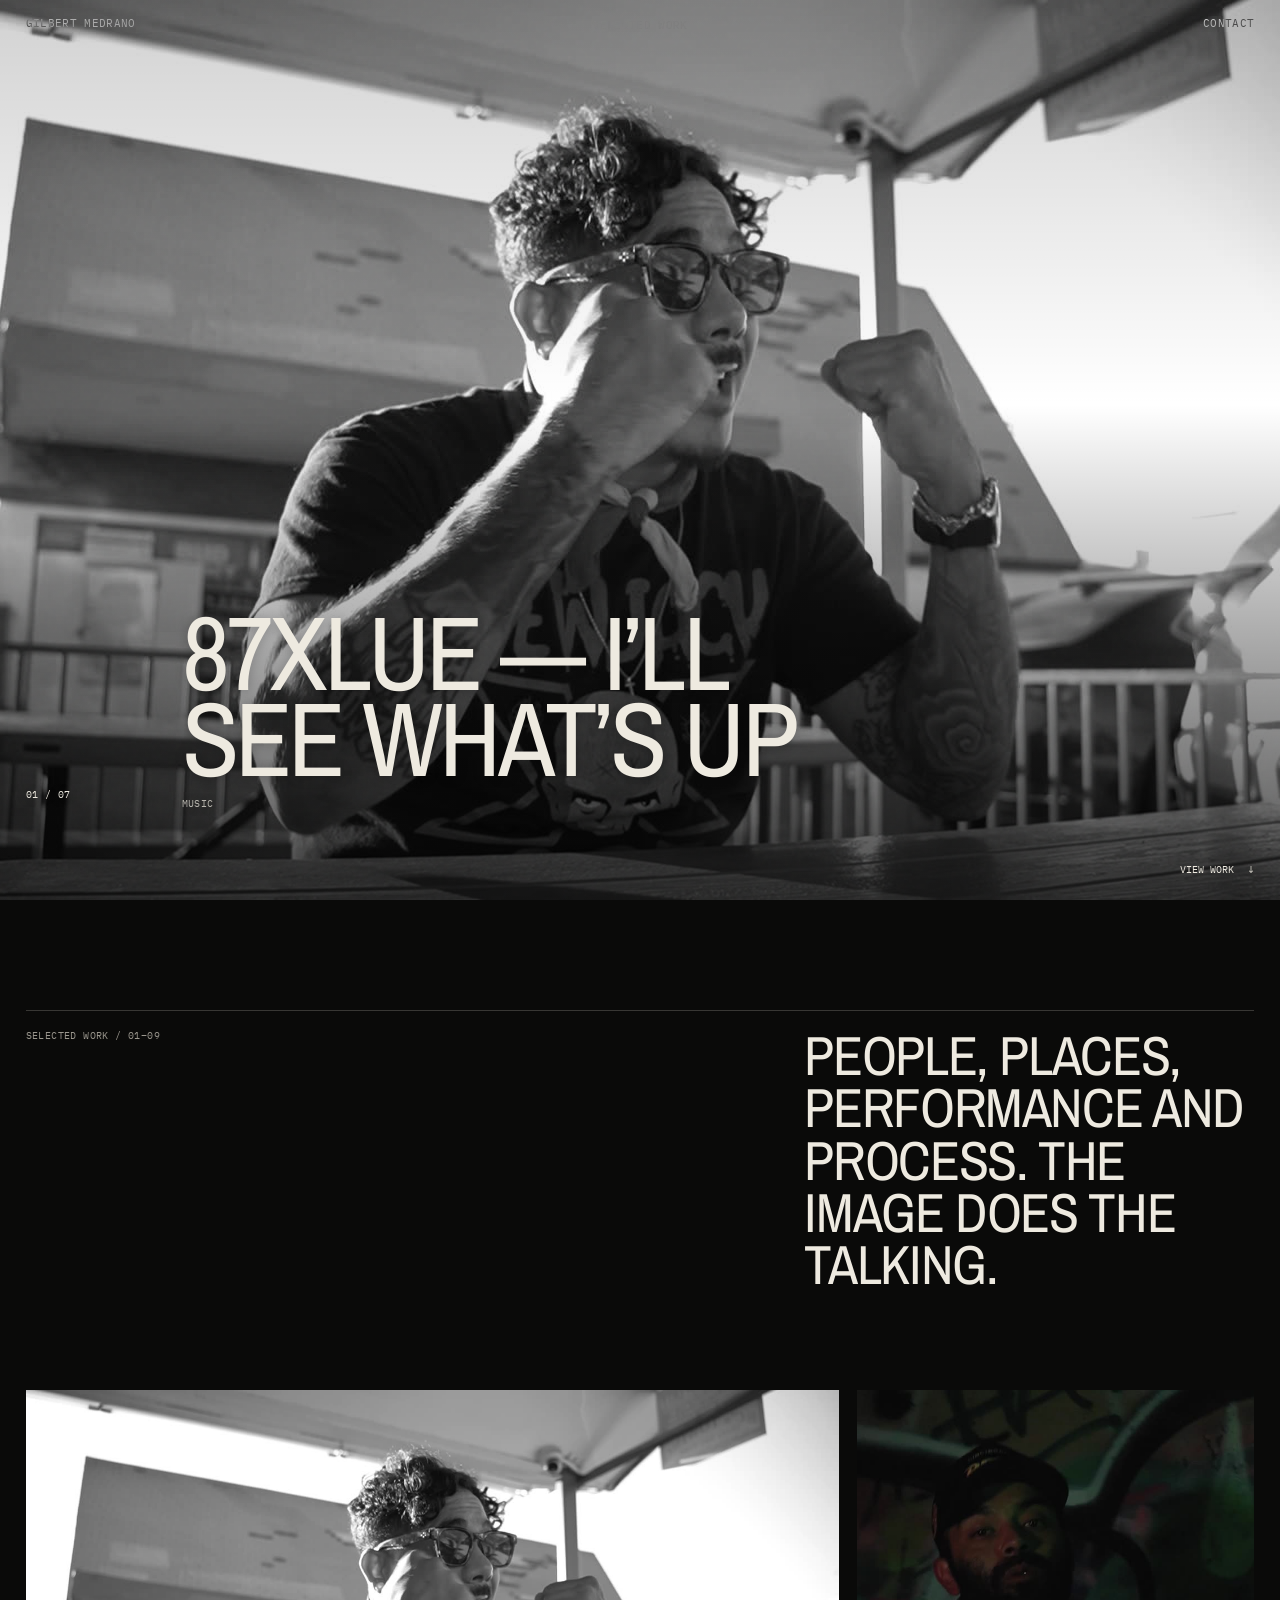
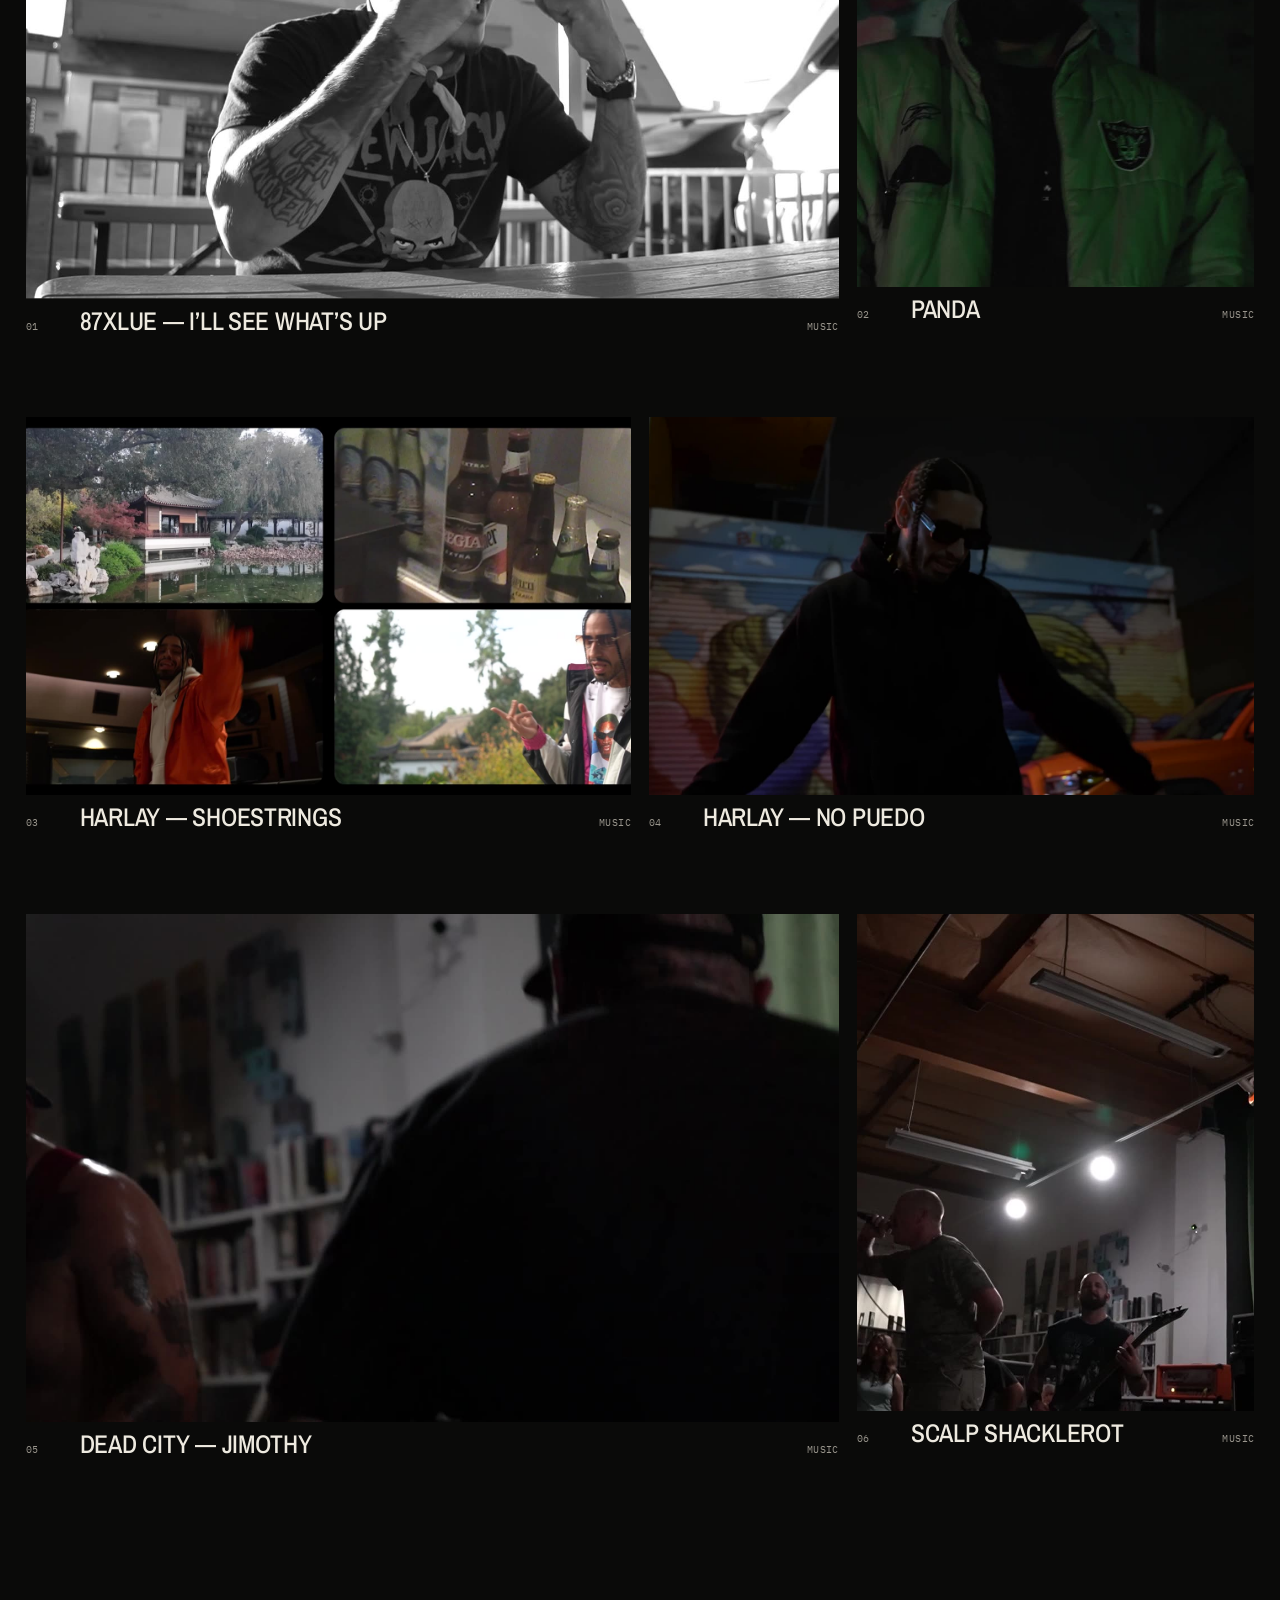
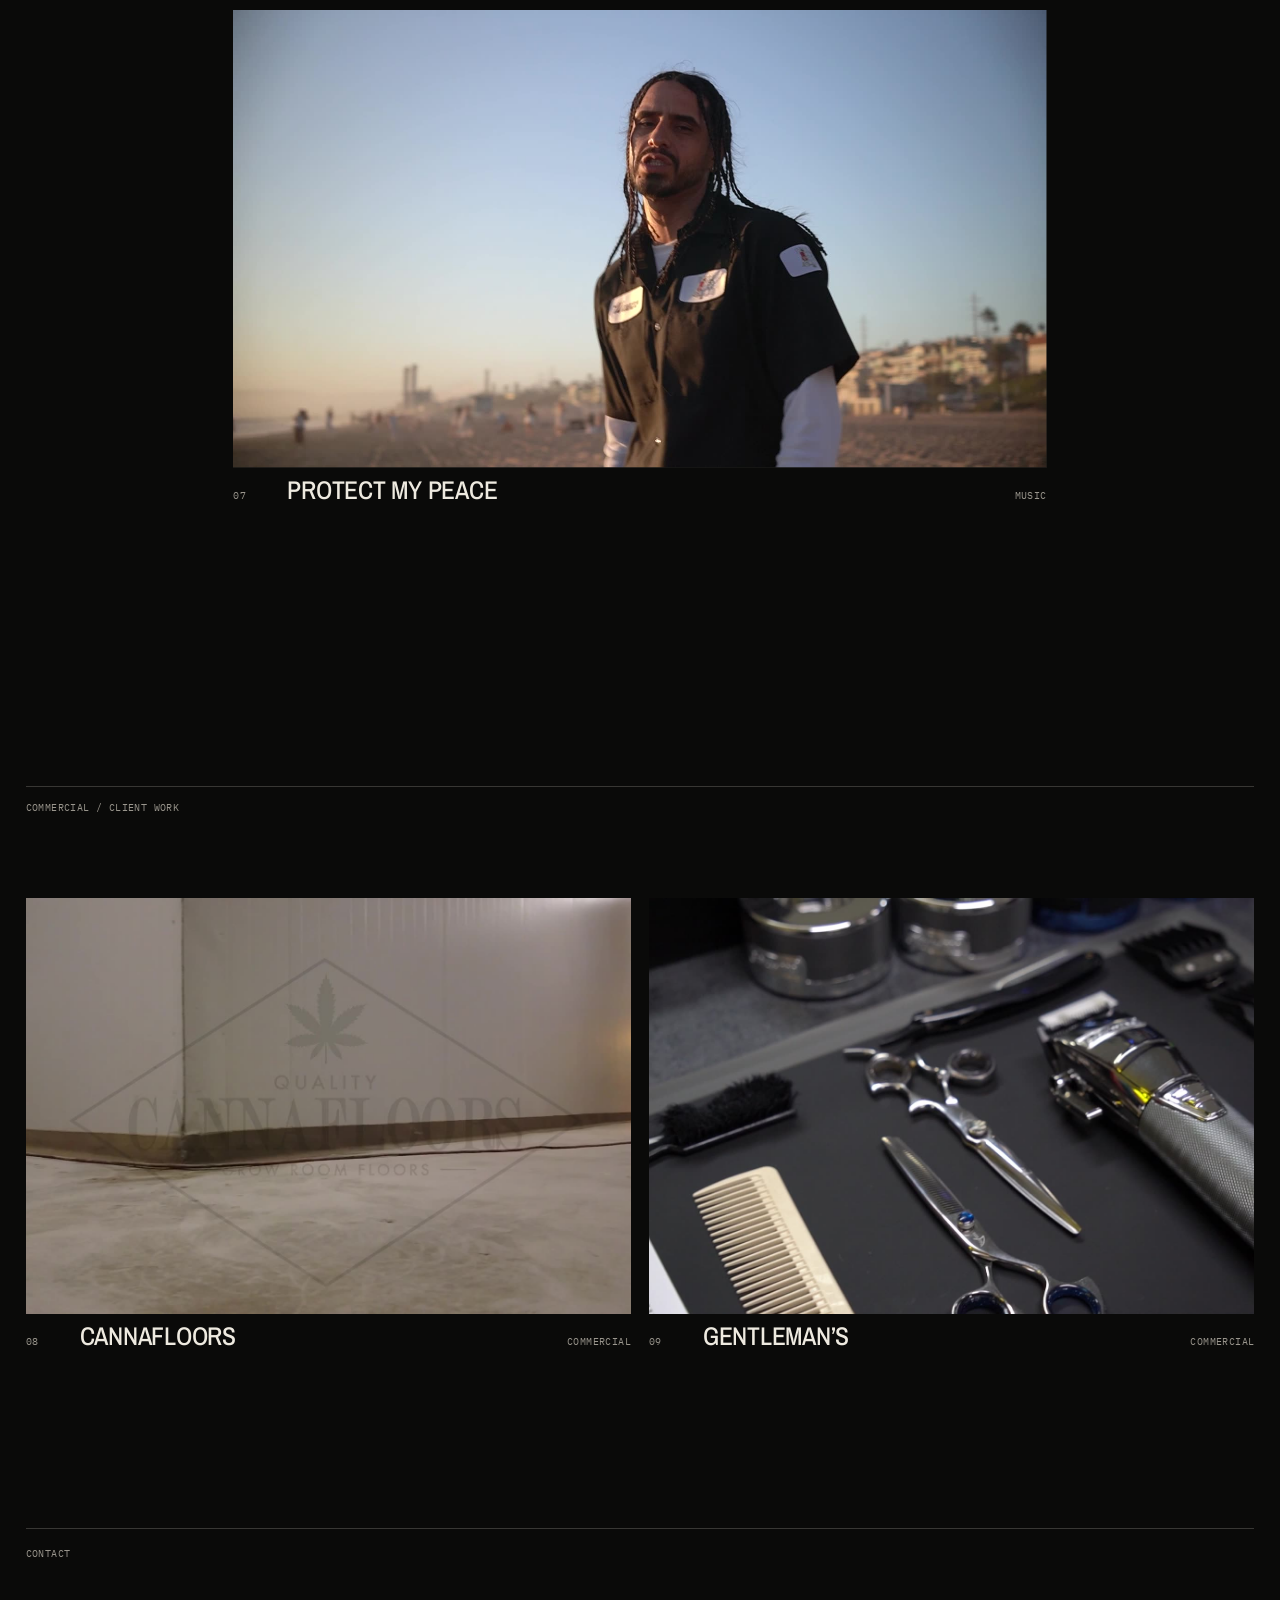
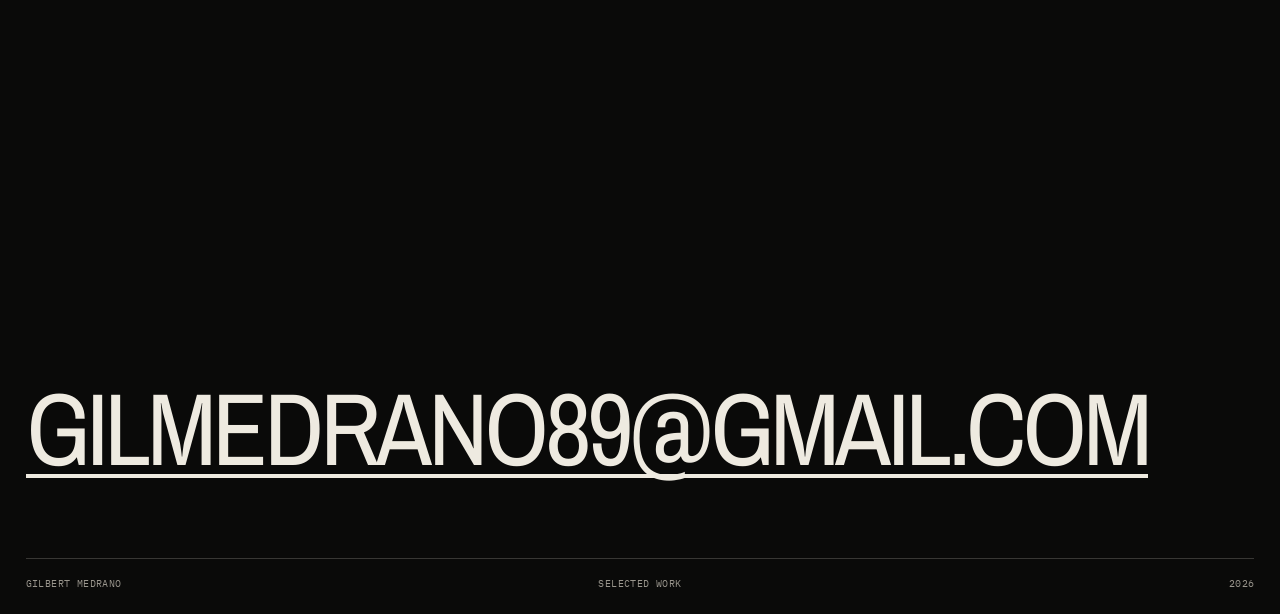
==== index.html @ 05f83c31 "Publish portfolio preview" ====
<!doctype html>
<html lang="en">
<head>
  <meta charset="UTF-8" />
  <meta name="viewport" content="width=device-width, initial-scale=1.0" />
  <meta name="theme-color" content="#0a0a09" />
  <meta name="description" content="Selected work by Gilbert Medrano." />
  <title>Gilbert Medrano — Selected Work</title>
  <link rel="preconnect" href="https://fonts.googleapis.com">
  <link rel="preconnect" href="https://fonts.gstatic.com" crossorigin>
  <link href="https://fonts.googleapis.com/css2?family=Archivo+Narrow:wght@400;500;600&family=IBM+Plex+Mono:wght@400;500&display=swap" rel="stylesheet">
  <link rel="stylesheet" href="./style.css" />
</head>
<body>
  <div class="grain" aria-hidden="true"></div>

  <header class="masthead">
    <a class="wordmark" href="#top" aria-label="Gilbert Medrano home">Gilbert Medrano</a>
    <div class="masthead-center" aria-hidden="true">Selected work</div>
    <a class="contact-link" href="#contact">Contact</a>
  </header>

  <main id="top">
    <section class="hero" aria-label="Selected work preview">
      <div class="hero-media" id="hero-media">
        <video id="hero-reel" class="hero-video" autoplay muted playsinline loop preload="metadata" poster="./public/media/87xlue-01.jpg" aria-hidden="true">
          <source src="./public/media/hero-reel.mp4" type="video/mp4" />
        </video>
        <img class="hero-fallback" src="./public/media/87xlue-01.jpg" alt="" aria-hidden="true" />
      </div>
      <div class="hero-scrim" aria-hidden="true"></div>
      <div class="hero-meta">
        <div class="hero-index" id="hero-index">01 / 07</div>
        <div>
          <div class="hero-title" id="hero-title">87XLUE — I’ll See What’s Up</div>
          <div class="hero-type" id="hero-type">Music</div>
        </div>
      </div>
      <a class="hero-cue" href="#work">View work <span aria-hidden="true">↓</span></a>
    </section>

    <section class="work" id="work">
      <div class="section-intro">
        <p class="eyebrow">Selected work / 01–09</p>
        <p class="statement">People, places, performance and process. The image does the talking.</p>
      </div>

      <div class="project-grid" id="project-grid">
        <article class="project project--wide" data-project="87xlue">
          <a class="project-link" href="#project-viewer" aria-label="87XLUE — I’ll See What’s Up">
            <div class="project-media" data-frames="87xlue-01.jpg,87xlue-02.jpg,87xlue-03.jpg">
              <img src="./public/media/87xlue-01.jpg" alt="Frame from 87XLUE — I’ll See What’s Up" loading="lazy" />
            </div>
            <div class="project-caption"><span>01</span><h2>87XLUE — I’ll See What’s Up</h2><span>Music</span></div>
          </a>
        </article>

        <article class="project project--tall" data-project="panda">
          <a class="project-link" href="#project-viewer" aria-label="PANDA">
            <div class="project-media" data-frames="panda-01.jpg,panda-02.jpg,panda-03.jpg">
              <img src="./public/media/panda-01.jpg" alt="Frame from PANDA" loading="lazy" />
            </div>
            <div class="project-caption"><span>02</span><h2>PANDA</h2><span>Music</span></div>
          </a>
        </article>

        <article class="project project--standard" data-project="shoestrings">
          <a class="project-link" href="#project-viewer" aria-label="Harlay — ShoeStrings">
            <div class="project-media" data-frames="shoestrings-01.jpg,shoestrings-02.jpg,shoestrings-03.jpg">
              <img src="./public/media/shoestrings-01.jpg" alt="Frame from Harlay — ShoeStrings" loading="lazy" />
            </div>
            <div class="project-caption"><span>03</span><h2>Harlay — ShoeStrings</h2><span>Music</span></div>
          </a>
        </article>

        <article class="project project--standard" data-project="no-puedo">
          <a class="project-link" href="#project-viewer" aria-label="Harlay — No Puedo">
            <div class="project-media" data-frames="no-puedo-01.jpg,no-puedo-02.jpg,no-puedo-03.jpg">
              <img src="./public/media/no-puedo-01.jpg" alt="Frame from Harlay — No Puedo" loading="lazy" />
            </div>
            <div class="project-caption"><span>04</span><h2>Harlay — No Puedo</h2><span>Music</span></div>
          </a>
        </article>

        <article class="project project--wide" data-project="dead-city">
          <a class="project-link" href="#project-viewer" aria-label="Dead City — Jimothy">
            <div class="project-media" data-frames="dead-city-01.jpg,dead-city-02.jpg,dead-city-03.jpg">
              <img src="./public/media/dead-city-01.jpg" alt="Frame from Dead City — Jimothy" loading="lazy" />
            </div>
            <div class="project-caption"><span>05</span><h2>Dead City — Jimothy</h2><span>Music</span></div>
          </a>
        </article>

        <article class="project project--tall" data-project="scalp-shacklerot">
          <a class="project-link" href="#project-viewer" aria-label="Scalp Shacklerot">
            <div class="project-media" data-frames="scalp-shacklerot-01.jpg,scalp-shacklerot-02.jpg,scalp-shacklerot-03.jpg">
              <img src="./public/media/scalp-shacklerot-01.jpg" alt="Frame from Scalp Shacklerot" loading="lazy" />
            </div>
            <div class="project-caption"><span>06</span><h2>Scalp Shacklerot</h2><span>Music</span></div>
          </a>
        </article>

        <article class="project project--calm" data-project="protect-my-peace">
          <a class="project-link" href="#project-viewer" aria-label="Protect My Peace">
            <div class="project-media" data-frames="protect-my-peace-01.jpg,protect-my-peace-02.jpg,protect-my-peace-03.jpg">
              <img src="./public/media/protect-my-peace-01.jpg" alt="Frame from Protect My Peace" loading="lazy" />
            </div>
            <div class="project-caption"><span>07</span><h2>Protect My Peace</h2><span>Music</span></div>
          </a>
        </article>

        <div class="mode-break" aria-hidden="true"><span>Commercial / client work</span></div>

        <article class="project project--commercial" data-project="cannafloors">
          <a class="project-link" href="#project-viewer" aria-label="CannaFloors">
            <div class="project-media" data-frames="cannafloors-01.jpg,cannafloors-02.jpg,cannafloors-03.jpg">
              <img src="./public/media/cannafloors-01.jpg" alt="Frame from CannaFloors" loading="lazy" />
            </div>
            <div class="project-caption"><span>08</span><h2>CannaFloors</h2><span>Commercial</span></div>
          </a>
        </article>

        <article class="project project--commercial" data-project="gentlemans">
          <a class="project-link" href="#project-viewer" aria-label="Gentleman's">
            <div class="project-media" data-frames="gentlemans-01.jpg,gentlemans-02.jpg,gentlemans-03.jpg">
              <img src="./public/media/gentlemans-01.jpg" alt="Frame from Gentleman's" loading="lazy" />
            </div>
            <div class="project-caption"><span>09</span><h2>Gentleman’s</h2><span>Commercial</span></div>
          </a>
        </article>
      </div>
    </section>

    <section class="contact" id="contact">
      <p class="eyebrow">Contact</p>
      <a href="mailto:gilmedrano89@gmail.com">gilmedrano89@gmail.com</a>
    </section>
  </main>

  <dialog class="project-viewer" id="project-viewer" aria-labelledby="viewer-title">
    <button class="viewer-close" type="button" aria-label="Close project">Close <span aria-hidden="true">×</span></button>
    <div class="viewer-head">
      <span class="viewer-index" id="viewer-index"></span>
      <h2 id="viewer-title"></h2>
      <span class="viewer-type" id="viewer-type"></span>
    </div>
    <div class="viewer-frames" id="viewer-frames"></div>
  </dialog>

  <footer class="footer">
    <span>Gilbert Medrano</span>
    <span>Selected work</span>
    <span id="year"></span>
  </footer>

  <script src="./script.js"></script>
</body>
</html>
---- style.css ----
:root {
  --ink: #0a0a09;
  --paper: #eeeae0;
  --muted: #9a968d;
  --line: rgba(238, 234, 224, 0.2);
  --gutter: clamp(16px, 2vw, 32px);
  --mono: "IBM Plex Mono", monospace;
  --display: "Archivo Narrow", sans-serif;
}

* { box-sizing: border-box; }
html { scroll-behavior: smooth; background: var(--ink); }
body {
  margin: 0;
  background: var(--ink);
  color: var(--paper);
  font-family: var(--display);
  font-size: 16px;
  -webkit-font-smoothing: antialiased;
}
a { color: inherit; text-decoration: none; }
img { display: block; width: 100%; }

.grain {
  position: fixed;
  inset: 0;
  pointer-events: none;
  z-index: 50;
  opacity: .08;
  mix-blend-mode: soft-light;
  background-image: url("data:image/svg+xml,%3Csvg viewBox='0 0 180 180' xmlns='http://www.w3.org/2000/svg'%3E%3Cfilter id='n'%3E%3CfeTurbulence type='fractalNoise' baseFrequency='.85' numOctaves='3' stitchTiles='stitch'/%3E%3C/filter%3E%3Crect width='100%25' height='100%25' filter='url(%23n)' opacity='.38'/%3E%3C/svg%3E");
}

.masthead {
  position: fixed;
  z-index: 40;
  top: 0;
  left: 0;
  right: 0;
  display: grid;
  grid-template-columns: 1fr auto 1fr;
  align-items: center;
  padding: 18px var(--gutter);
  font-family: var(--mono);
  font-size: 11px;
  line-height: 1;
  letter-spacing: .03em;
  text-transform: uppercase;
  mix-blend-mode: difference;
  color: #fff;
}
.wordmark { justify-self: start; }
.masthead-center { justify-self: center; opacity: .7; }
.contact-link { justify-self: end; }
.wordmark, .contact-link { border-bottom: 1px solid transparent; padding-bottom: 3px; }
.wordmark:hover, .contact-link:hover { border-color: currentColor; }

.hero {
  position: relative;
  height: 100svh;
  min-height: 620px;
  overflow: hidden;
  background: #000;
}
.hero-media, .hero-video, .hero-fallback { position: absolute; inset: 0; width: 100%; height: 100%; }
.hero-video, .hero-fallback {
  object-fit: cover;
  object-position: center;
}
.hero-video { background: #000; }
.hero-fallback { display: none; }
.hero-scrim {
  position: absolute;
  inset: 0;
  background: linear-gradient(to bottom, rgba(0,0,0,.18) 0%, transparent 45%, rgba(0,0,0,.7) 100%);
}
.hero-meta {
  position: absolute;
  left: var(--gutter);
  right: var(--gutter);
  bottom: clamp(64px, 10vh, 110px);
  display: grid;
  grid-template-columns: minmax(60px, 10vw) 1fr;
  gap: 28px;
  align-items: end;
  text-shadow: 0 1px 12px rgba(0,0,0,.25);
}
.hero-index, .hero-type, .eyebrow, .project-caption > span, .mode-break, .footer {
  font-family: var(--mono);
  text-transform: uppercase;
  letter-spacing: .04em;
  font-size: 10px;
}
.hero-index { padding-bottom: 9px; }
.hero-title {
  font-size: clamp(42px, 8.2vw, 132px);
  line-height: .82;
  letter-spacing: -.035em;
  text-transform: uppercase;
  max-width: 13ch;
}
.hero-type { margin-top: 16px; opacity: .72; }
.hero-cue {
  position: absolute;
  right: var(--gutter);
  bottom: 24px;
  font-family: var(--mono);
  font-size: 10px;
  text-transform: uppercase;
  display: flex;
  gap: 14px;
  align-items: center;
}

.work { padding: 110px var(--gutter) 0; }
.section-intro {
  display: grid;
  grid-template-columns: 1fr 2fr;
  gap: 30px;
  border-top: 1px solid var(--line);
  padding-top: 18px;
  margin-bottom: 100px;
}
.eyebrow { margin: 0; color: var(--muted); }
.statement {
  margin: 0;
  max-width: 18ch;
  justify-self: end;
  font-size: clamp(30px, 4.3vw, 68px);
  line-height: .95;
  letter-spacing: -.025em;
  text-transform: uppercase;
}

.project-grid {
  display: grid;
  grid-template-columns: repeat(12, minmax(0, 1fr));
  gap: 84px 18px;
}
.project { grid-column: span 6; min-width: 0; }
.project--wide { grid-column: span 8; }
.project--tall { grid-column: span 4; }
.project--calm { grid-column: 3 / span 8; margin: 70px 0 110px; }
.project--commercial { grid-column: span 6; }

.project-link { display: block; }
.project-media {
  position: relative;
  overflow: hidden;
  background: #181816;
  aspect-ratio: 16 / 10;
}
.project--tall .project-media { aspect-ratio: 4 / 5; }
.project--calm .project-media { aspect-ratio: 16 / 9; }
.project--commercial .project-media { aspect-ratio: 16 / 11; }
.project-media img {
  width: 100%;
  height: 100%;
  object-fit: cover;
  transform: scale(1.001);
  transition: transform 650ms cubic-bezier(.2,.75,.2,1), filter 200ms linear;
}
.project-link:hover .project-media img { transform: scale(1.025); }
.project-caption {
  display: grid;
  grid-template-columns: 42px 1fr auto;
  align-items: baseline;
  gap: 12px;
  padding-top: 10px;
}
.project-caption h2 {
  margin: 0;
  font-size: clamp(18px, 2vw, 30px);
  font-weight: 500;
  line-height: .95;
  text-transform: uppercase;
  letter-spacing: -.01em;
}
.project-caption > span { color: var(--muted); }

.mode-break {
  grid-column: 1 / -1;
  border-top: 1px solid var(--line);
  padding-top: 14px;
  margin-top: 90px;
  color: var(--muted);
}

.contact {
  margin: 180px var(--gutter) 0;
  min-height: 70svh;
  border-top: 1px solid var(--line);
  padding-top: 18px;
  display: flex;
  flex-direction: column;
  justify-content: space-between;
  padding-bottom: 80px;
}
.contact > a {
  align-self: flex-start;
  font-size: clamp(42px, 8vw, 128px);
  line-height: .8;
  letter-spacing: -.045em;
  text-transform: uppercase;
  border-bottom: .04em solid currentColor;
  padding-bottom: .04em;
}
.footer {
  display: grid;
  grid-template-columns: 1fr auto 1fr;
  gap: 20px;
  border-top: 1px solid var(--line);
  margin: 0 var(--gutter);
  padding: 18px 0 24px;
  color: var(--muted);
}
.footer span:nth-child(2) { justify-self: center; }
.footer span:last-child { justify-self: end; }

.project-viewer {
  width: 100vw;
  max-width: none;
  height: 100dvh;
  max-height: none;
  margin: 0;
  padding: 0 var(--gutter) 40px;
  border: 0;
  background: var(--paper);
  color: var(--ink);
  overflow-y: auto;
}
.project-viewer::backdrop { background: rgba(0,0,0,.82); }
.viewer-close {
  position: sticky;
  top: 0;
  z-index: 3;
  float: right;
  margin-top: 18px;
  border: 0;
  border-bottom: 1px solid currentColor;
  padding: 0 0 3px;
  background: transparent;
  color: inherit;
  font: 500 10px/1 var(--mono);
  letter-spacing: .04em;
  text-transform: uppercase;
  cursor: pointer;
}
.viewer-head {
  clear: both;
  display: grid;
  grid-template-columns: minmax(40px, 8vw) 1fr auto;
  gap: 20px;
  align-items: end;
  padding: clamp(70px, 10vh, 120px) 0 28px;
  border-bottom: 1px solid rgba(10,10,9,.2);
}
.viewer-index, .viewer-type {
  font: 500 10px/1 var(--mono);
  letter-spacing: .04em;
  text-transform: uppercase;
}
.viewer-head h2 {
  margin: 0;
  font-size: clamp(42px, 8vw, 120px);
  font-weight: 500;
  line-height: .82;
  letter-spacing: -.035em;
  text-transform: uppercase;
}
.viewer-frames { display: grid; gap: var(--gutter); padding-top: var(--gutter); }
.viewer-frames img { width: 100%; max-height: 88vh; object-fit: cover; background: #d9d5cc; }
.viewer-frames img:nth-child(2) { width: min(72%, 980px); justify-self: end; }
.viewer-frames img:nth-child(3) { width: min(58%, 760px); }
body:has(.project-viewer[open]) { overflow: hidden; }

@media (max-width: 760px) {
  .masthead { grid-template-columns: 1fr auto; padding-top: 14px; }
  .masthead-center { display: none; }
  .hero { min-height: 560px; }
  .hero-meta { grid-template-columns: 1fr; gap: 8px; bottom: 76px; }
  .hero-index { padding: 0; }
  .hero-title { font-size: clamp(46px, 15vw, 76px); line-height: .84; max-width: 10ch; }
  .section-intro { grid-template-columns: 1fr; margin-bottom: 62px; }
  .statement { justify-self: start; max-width: 15ch; }
  .work { padding-top: 74px; }
  .project-grid { gap: 58px 0; }
  .project, .project--wide, .project--tall, .project--calm, .project--commercial {
    grid-column: 1 / -1;
    margin: 0;
  }
  .project--tall .project-media { aspect-ratio: 4 / 5; }
  .project--calm { margin: 22px 0 40px; }
  .project-caption { grid-template-columns: 32px 1fr auto; gap: 8px; }
  .project-caption h2 { font-size: 22px; }
  .mode-break { margin-top: 48px; }
  .contact { margin-top: 120px; min-height: 58svh; }
  .contact > a { font-size: clamp(30px, 9.2vw, 56px); line-height: .9; }
  .viewer-head { grid-template-columns: 30px 1fr; gap: 10px; align-items: start; }
  .viewer-head h2 { font-size: clamp(44px, 13vw, 68px); }
  .viewer-type { grid-column: 2; }
  .viewer-frames img:nth-child(2), .viewer-frames img:nth-child(3) { width: 100%; }
  .footer { grid-template-columns: 1fr auto; }
  .footer span:nth-child(2) { display: none; }
}

@media (prefers-reduced-motion: reduce) {
  html { scroll-behavior: auto; }
  .hero-video { display: none; }
  .hero-fallback { display: block; }
  .project-media img { transition: none; }
}
.project-link:focus-visible, .wordmark:focus-visible, .contact-link:focus-visible, .hero-cue:focus-visible, .contact > a:focus-visible, .viewer-close:focus-visible {
  outline: 2px solid currentColor;
  outline-offset: 5px;
}
.viewer-close span { margin-left: 8px; font-size: 14px; line-height: 0; }
@media (hover: none) {
  .project-link:hover .project-media img { transform: none; }
}
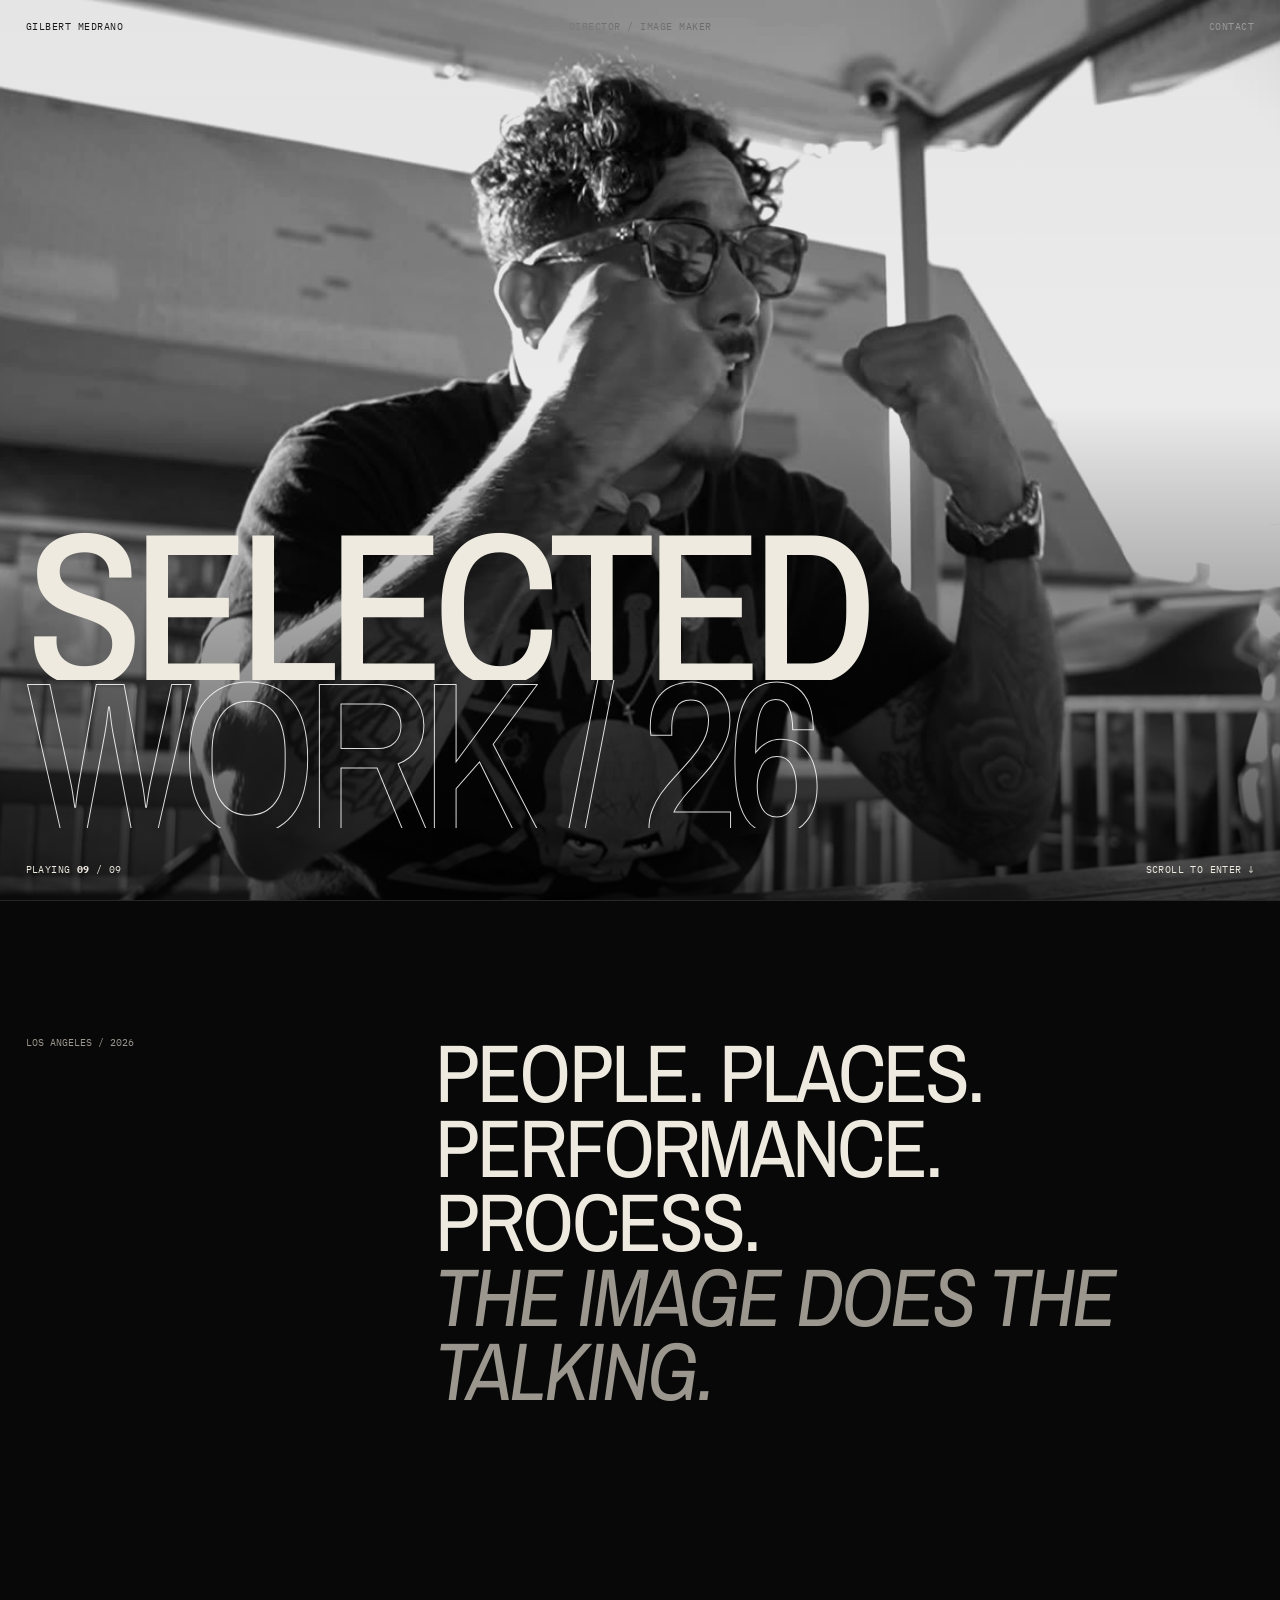
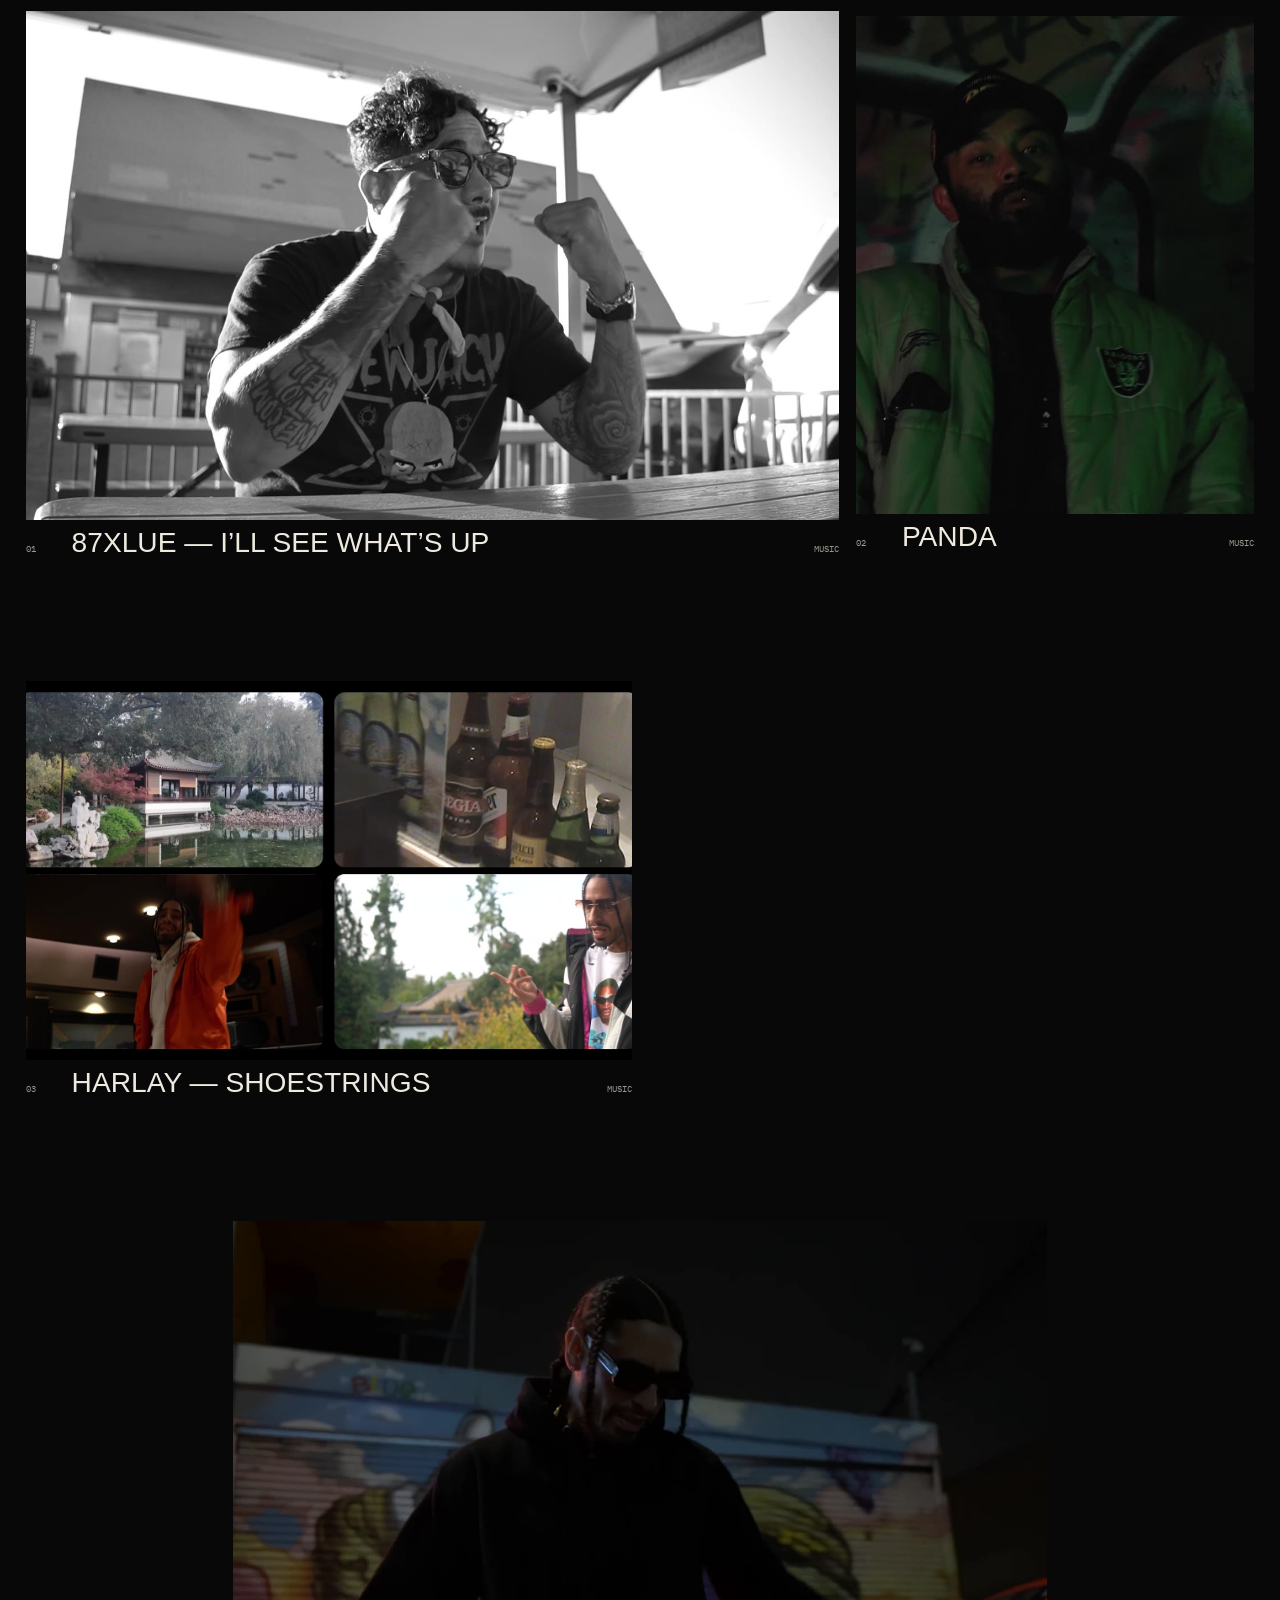
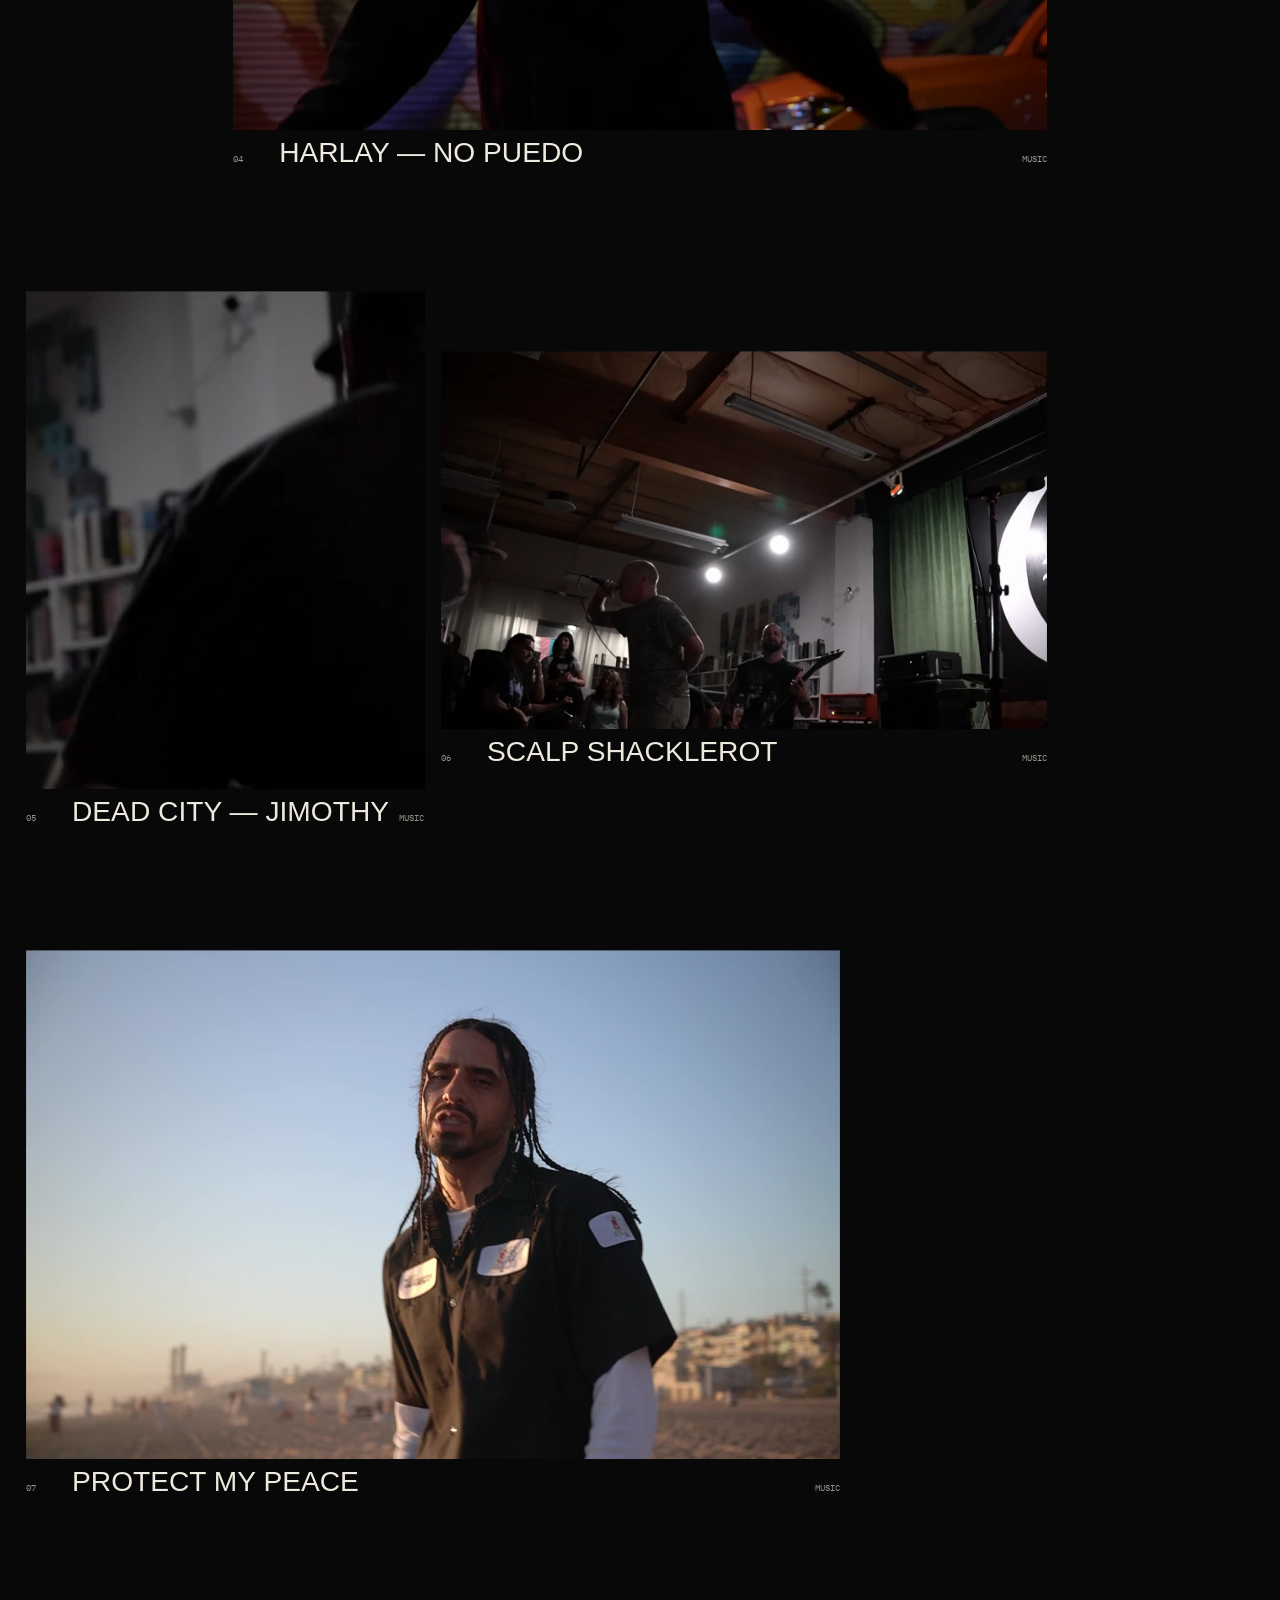
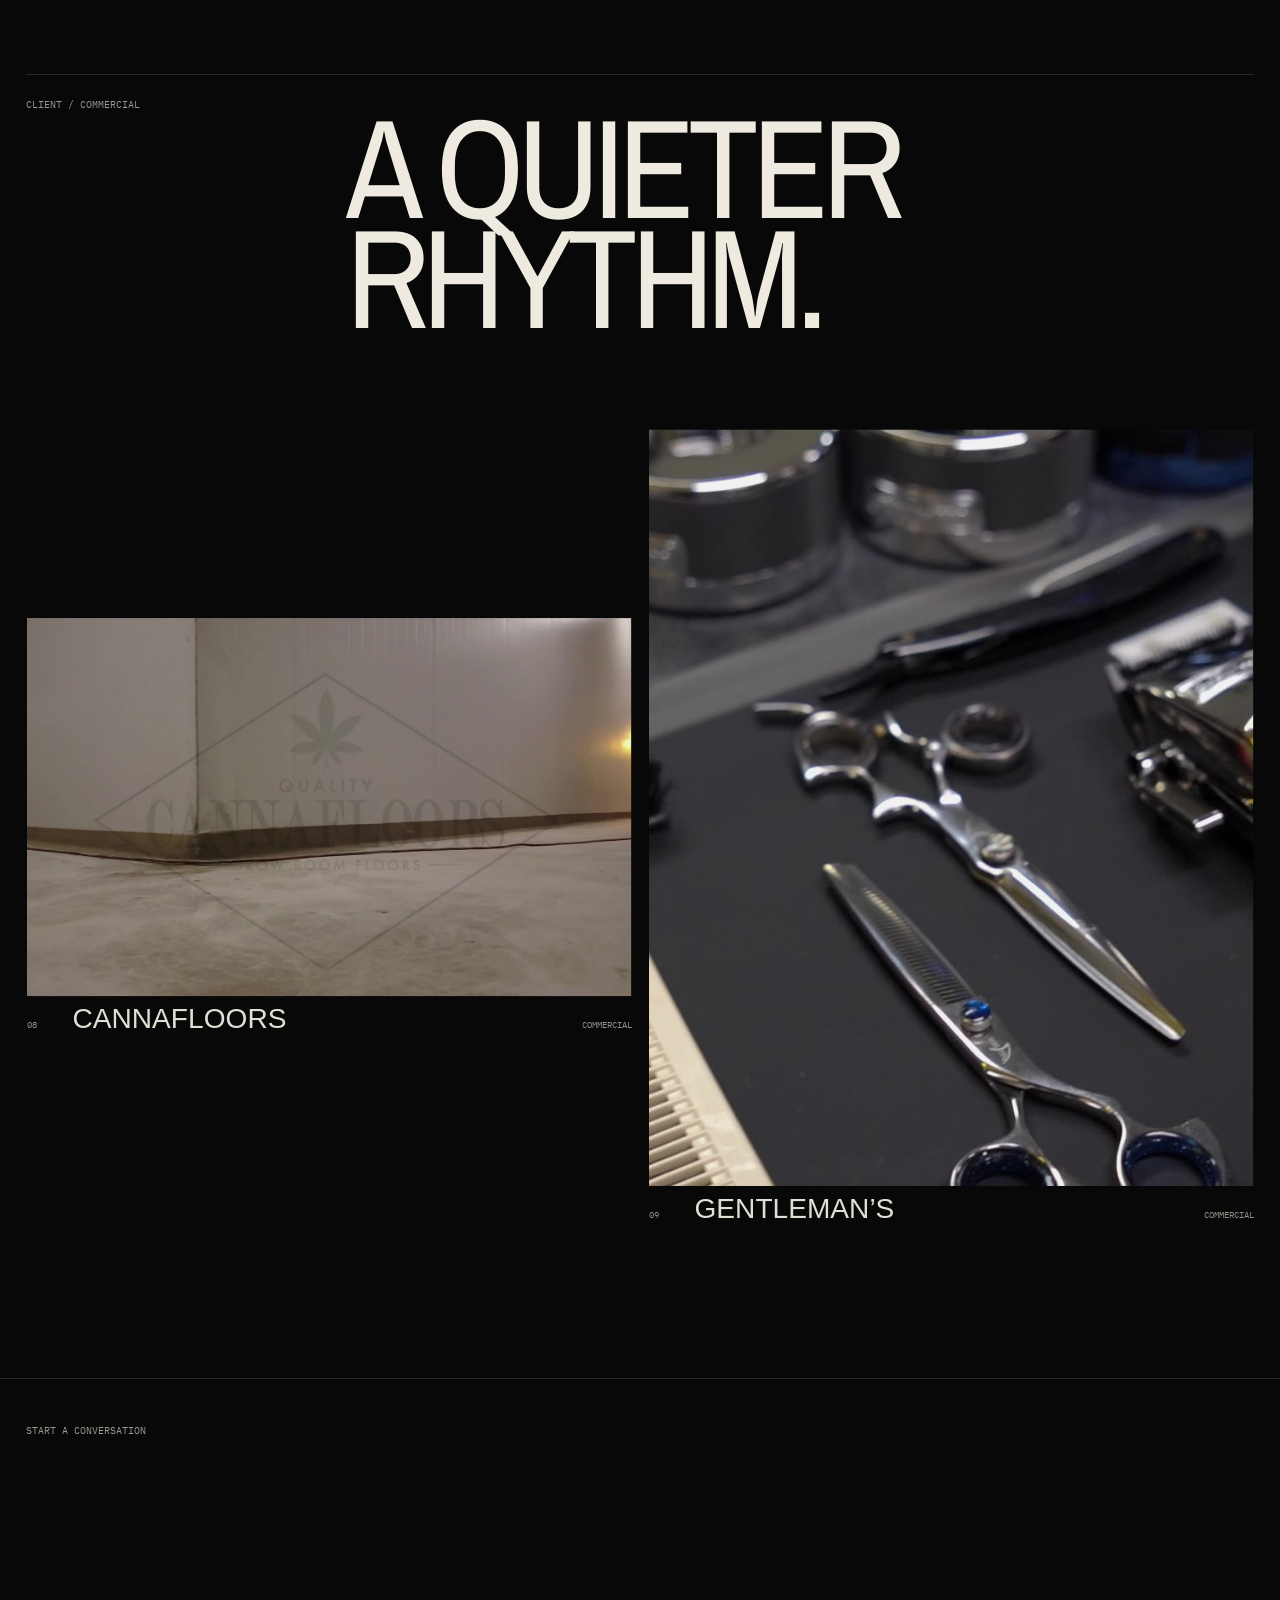
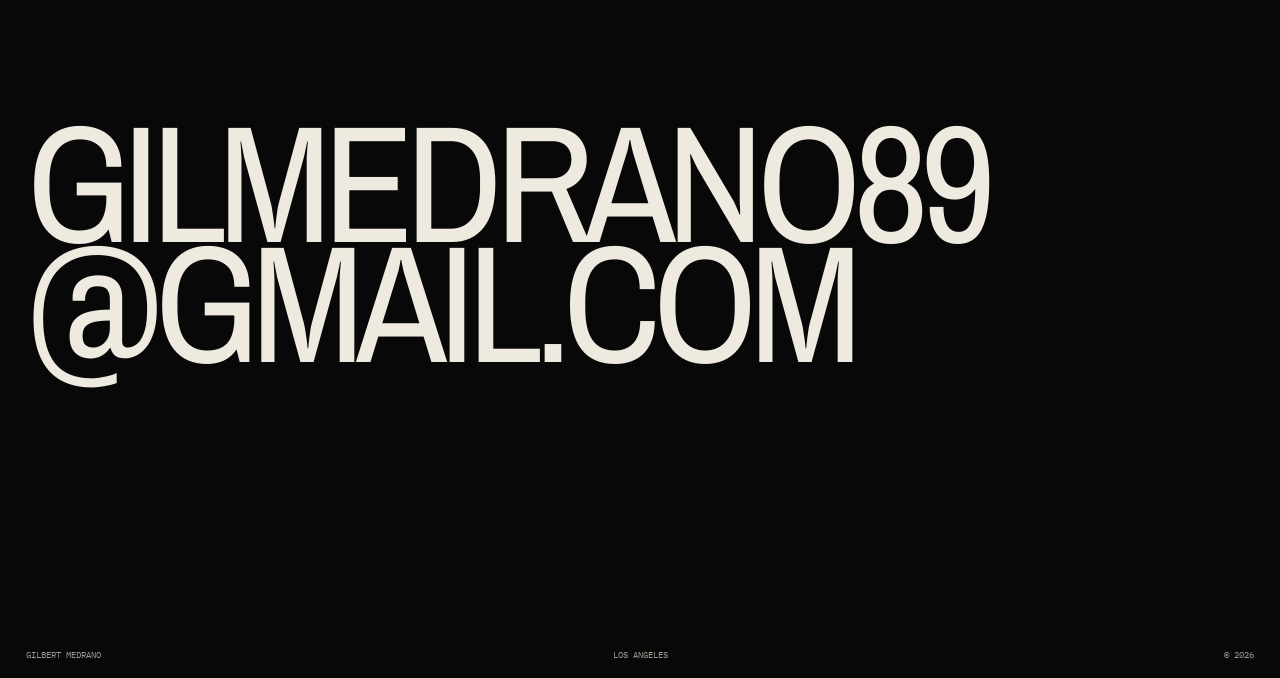
==== commit 92416681: "preview: publish motion-first portfolio v2" ====
--- a/index.html
+++ b/index.html
@@ -1,158 +1 @@
-<!doctype html>
-<html lang="en">
-<head>
-  <meta charset="UTF-8" />
-  <meta name="viewport" content="width=device-width, initial-scale=1.0" />
-  <meta name="theme-color" content="#0a0a09" />
-  <meta name="description" content="Selected work by Gilbert Medrano." />
-  <title>Gilbert Medrano — Selected Work</title>
-  <link rel="preconnect" href="https://fonts.googleapis.com">
-  <link rel="preconnect" href="https://fonts.gstatic.com" crossorigin>
-  <link href="https://fonts.googleapis.com/css2?family=Archivo+Narrow:wght@400;500;600&family=IBM+Plex+Mono:wght@400;500&display=swap" rel="stylesheet">
-  <link rel="stylesheet" href="./style.css" />
-</head>
-<body>
-  <div class="grain" aria-hidden="true"></div>
-
-  <header class="masthead">
-    <a class="wordmark" href="#top" aria-label="Gilbert Medrano home">Gilbert Medrano</a>
-    <div class="masthead-center" aria-hidden="true">Selected work</div>
-    <a class="contact-link" href="#contact">Contact</a>
-  </header>
-
-  <main id="top">
-    <section class="hero" aria-label="Selected work preview">
-      <div class="hero-media" id="hero-media">
-        <video id="hero-reel" class="hero-video" autoplay muted playsinline loop preload="metadata" poster="./public/media/87xlue-01.jpg" aria-hidden="true">
-          <source src="./public/media/hero-reel.mp4" type="video/mp4" />
-        </video>
-        <img class="hero-fallback" src="./public/media/87xlue-01.jpg" alt="" aria-hidden="true" />
-      </div>
-      <div class="hero-scrim" aria-hidden="true"></div>
-      <div class="hero-meta">
-        <div class="hero-index" id="hero-index">01 / 07</div>
-        <div>
-          <div class="hero-title" id="hero-title">87XLUE — I’ll See What’s Up</div>
-          <div class="hero-type" id="hero-type">Music</div>
-        </div>
-      </div>
-      <a class="hero-cue" href="#work">View work <span aria-hidden="true">↓</span></a>
-    </section>
-
-    <section class="work" id="work">
-      <div class="section-intro">
-        <p class="eyebrow">Selected work / 01–09</p>
-        <p class="statement">People, places, performance and process. The image does the talking.</p>
-      </div>
-
-      <div class="project-grid" id="project-grid">
-        <article class="project project--wide" data-project="87xlue">
-          <a class="project-link" href="#project-viewer" aria-label="87XLUE — I’ll See What’s Up">
-            <div class="project-media" data-frames="87xlue-01.jpg,87xlue-02.jpg,87xlue-03.jpg">
-              <img src="./public/media/87xlue-01.jpg" alt="Frame from 87XLUE — I’ll See What’s Up" loading="lazy" />
-            </div>
-            <div class="project-caption"><span>01</span><h2>87XLUE — I’ll See What’s Up</h2><span>Music</span></div>
-          </a>
-        </article>
-
-        <article class="project project--tall" data-project="panda">
-          <a class="project-link" href="#project-viewer" aria-label="PANDA">
-            <div class="project-media" data-frames="panda-01.jpg,panda-02.jpg,panda-03.jpg">
-              <img src="./public/media/panda-01.jpg" alt="Frame from PANDA" loading="lazy" />
-            </div>
-            <div class="project-caption"><span>02</span><h2>PANDA</h2><span>Music</span></div>
-          </a>
-        </article>
-
-        <article class="project project--standard" data-project="shoestrings">
-          <a class="project-link" href="#project-viewer" aria-label="Harlay — ShoeStrings">
-            <div class="project-media" data-frames="shoestrings-01.jpg,shoestrings-02.jpg,shoestrings-03.jpg">
-              <img src="./public/media/shoestrings-01.jpg" alt="Frame from Harlay — ShoeStrings" loading="lazy" />
-            </div>
-            <div class="project-caption"><span>03</span><h2>Harlay — ShoeStrings</h2><span>Music</span></div>
-          </a>
-        </article>
-
-        <article class="project project--standard" data-project="no-puedo">
-          <a class="project-link" href="#project-viewer" aria-label="Harlay — No Puedo">
-            <div class="project-media" data-frames="no-puedo-01.jpg,no-puedo-02.jpg,no-puedo-03.jpg">
-              <img src="./public/media/no-puedo-01.jpg" alt="Frame from Harlay — No Puedo" loading="lazy" />
-            </div>
-            <div class="project-caption"><span>04</span><h2>Harlay — No Puedo</h2><span>Music</span></div>
-          </a>
-        </article>
-
-        <article class="project project--wide" data-project="dead-city">
-          <a class="project-link" href="#project-viewer" aria-label="Dead City — Jimothy">
-            <div class="project-media" data-frames="dead-city-01.jpg,dead-city-02.jpg,dead-city-03.jpg">
-              <img src="./public/media/dead-city-01.jpg" alt="Frame from Dead City — Jimothy" loading="lazy" />
-            </div>
-            <div class="project-caption"><span>05</span><h2>Dead City — Jimothy</h2><span>Music</span></div>
-          </a>
-        </article>
-
-        <article class="project project--tall" data-project="scalp-shacklerot">
-          <a class="project-link" href="#project-viewer" aria-label="Scalp Shacklerot">
-            <div class="project-media" data-frames="scalp-shacklerot-01.jpg,scalp-shacklerot-02.jpg,scalp-shacklerot-03.jpg">
-              <img src="./public/media/scalp-shacklerot-01.jpg" alt="Frame from Scalp Shacklerot" loading="lazy" />
-            </div>
-            <div class="project-caption"><span>06</span><h2>Scalp Shacklerot</h2><span>Music</span></div>
-          </a>
-        </article>
-
-        <article class="project project--calm" data-project="protect-my-peace">
-          <a class="project-link" href="#project-viewer" aria-label="Protect My Peace">
-            <div class="project-media" data-frames="protect-my-peace-01.jpg,protect-my-peace-02.jpg,protect-my-peace-03.jpg">
-              <img src="./public/media/protect-my-peace-01.jpg" alt="Frame from Protect My Peace" loading="lazy" />
-            </div>
-            <div class="project-caption"><span>07</span><h2>Protect My Peace</h2><span>Music</span></div>
-          </a>
-        </article>
-
-        <div class="mode-break" aria-hidden="true"><span>Commercial / client work</span></div>
-
-        <article class="project project--commercial" data-project="cannafloors">
-          <a class="project-link" href="#project-viewer" aria-label="CannaFloors">
-            <div class="project-media" data-frames="cannafloors-01.jpg,cannafloors-02.jpg,cannafloors-03.jpg">
-              <img src="./public/media/cannafloors-01.jpg" alt="Frame from CannaFloors" loading="lazy" />
-            </div>
-            <div class="project-caption"><span>08</span><h2>CannaFloors</h2><span>Commercial</span></div>
-          </a>
-        </article>
-
-        <article class="project project--commercial" data-project="gentlemans">
-          <a class="project-link" href="#project-viewer" aria-label="Gentleman's">
-            <div class="project-media" data-frames="gentlemans-01.jpg,gentlemans-02.jpg,gentlemans-03.jpg">
-              <img src="./public/media/gentlemans-01.jpg" alt="Frame from Gentleman's" loading="lazy" />
-            </div>
-            <div class="project-caption"><span>09</span><h2>Gentleman’s</h2><span>Commercial</span></div>
-          </a>
-        </article>
-      </div>
-    </section>
-
-    <section class="contact" id="contact">
-      <p class="eyebrow">Contact</p>
-      <a href="mailto:gilmedrano89@gmail.com">gilmedrano89@gmail.com</a>
-    </section>
-  </main>
-
-  <dialog class="project-viewer" id="project-viewer" aria-labelledby="viewer-title">
-    <button class="viewer-close" type="button" aria-label="Close project">Close <span aria-hidden="true">×</span></button>
-    <div class="viewer-head">
-      <span class="viewer-index" id="viewer-index"></span>
-      <h2 id="viewer-title"></h2>
-      <span class="viewer-type" id="viewer-type"></span>
-    </div>
-    <div class="viewer-frames" id="viewer-frames"></div>
-  </dialog>
-
-  <footer class="footer">
-    <span>Gilbert Medrano</span>
-    <span>Selected work</span>
-    <span id="year"></span>
-  </footer>
-
-  <script src="./script.js"></script>
-</body>
-</html>
+<!DOCTYPE html><html lang="en"><head><meta charSet="utf-8"/><meta name="viewport" content="width=device-width, initial-scale=1"/><link rel="preload" as="image" href="/media/87xlue-01.jpg"/><link rel="preload" as="image" href="/media/panda-01.jpg"/><link rel="preload" as="image" href="/media/shoestrings-01.jpg"/><link rel="preload" as="image" href="/media/no-puedo-01.jpg"/><link rel="preload" as="image" href="/media/dead-city-01.jpg"/><link rel="preload" as="image" href="/media/scalp-shacklerot-01.jpg"/><link rel="preload" as="image" href="/media/protect-my-peace-01.jpg"/><link rel="preload" as="image" href="/media/cannafloors-01.jpg"/><link rel="preload" as="image" href="/media/gentlemans-01.jpg"/><link rel="stylesheet" href="/_next/static/chunks/2982f744x5wa0.css" data-precedence="next"/><link rel="preload" as="script" fetchPriority="low" href="/_next/static/chunks/3l04zcqx63h3y.js"/><script src="/_next/static/chunks/41qfcvra0dvw4.js" async=""></script><script src="/_next/static/chunks/27t_qfc-3_lzs.js" async=""></script><script src="/_next/static/chunks/turbopack-204cpt9buc445.js" async=""></script><script src="/_next/static/chunks/3fntmmi971322.js" async=""></script><script src="/_next/static/chunks/0st-_un2lkdsf.js" async=""></script><title>Gilbert Medrano — Selected Work</title><meta name="description" content="Selected film and commercial work by Gilbert Medrano."/><script src="/_next/static/chunks/0cz1d0mv5g_q7.js" noModule=""></script></head><body><div hidden=""><!--$--><!--/$--></div><div><header class="mast"><a href="#top">GILBERT MEDRANO</a><span>DIRECTOR / IMAGE MAKER</span><a href="#contact">CONTACT</a></header><main id="top"><section class="hero"><video class="hero-video" autoPlay="" muted="" loop="" playsInline="" poster="/media/87xlue-01.jpg"><source src="/media/hero-reel.mp4" type="video/mp4"/></video><div class="veil"></div><div class="hero-copy"><div class="overflow"><div class="line">SELECTED</div></div><div class="overflow"><div class="line ghost">WORK / 26</div></div></div><div class="reel-index">PLAYING <b>01</b> / 09</div><a class="scroll" href="#work">SCROLL TO ENTER ↓</a></section><section class="manifesto"><span>LOS ANGELES / 2026</span><p>People. Places. Performance. Process.<br/><i>The image does the talking.</i></p></section><section class="work" id="work"><button class="project p0"><div class="media"><img src="/media/87xlue-01.jpg" alt=""/><div class="scan"></div></div><div class="cap"><span>01</span><h2>87XLUE — I’ll See What’s Up</h2><span>Music</span></div></button><button class="project p1"><div class="media"><img src="/media/panda-01.jpg" alt=""/><div class="scan"></div></div><div class="cap"><span>02</span><h2>PANDA</h2><span>Music</span></div></button><button class="project p2"><div class="media"><img src="/media/shoestrings-01.jpg" alt=""/><div class="scan"></div></div><div class="cap"><span>03</span><h2>Harlay — ShoeStrings</h2><span>Music</span></div></button><button class="project p3"><div class="media"><img src="/media/no-puedo-01.jpg" alt=""/><div class="scan"></div></div><div class="cap"><span>04</span><h2>Harlay — No Puedo</h2><span>Music</span></div></button><button class="project p4"><div class="media"><img src="/media/dead-city-01.jpg" alt=""/><div class="scan"></div></div><div class="cap"><span>05</span><h2>Dead City — Jimothy</h2><span>Music</span></div></button><button class="project p5"><div class="media"><img src="/media/scalp-shacklerot-01.jpg" alt=""/><div class="scan"></div></div><div class="cap"><span>06</span><h2>Scalp Shacklerot</h2><span>Music</span></div></button><button class="project p6"><div class="media"><img src="/media/protect-my-peace-01.jpg" alt=""/><div class="scan"></div></div><div class="cap"><span>07</span><h2>Protect My Peace</h2><span>Music</span></div></button></section><div class="commercial-title"><span>CLIENT / COMMERCIAL</span><strong>A quieter rhythm.</strong></div><section class="work commercial"><button class="project p7"><div class="media"><img src="/media/cannafloors-01.jpg" alt=""/><div class="scan"></div></div><div class="cap"><span>08</span><h2>CannaFloors</h2><span>Commercial</span></div></button><button class="project p8"><div class="media"><img src="/media/gentlemans-01.jpg" alt=""/><div class="scan"></div></div><div class="cap"><span>09</span><h2>Gentleman’s</h2><span>Commercial</span></div></button></section><section class="contact" id="contact"><span>START A CONVERSATION</span><a href="mailto:gilmedrano89@gmail.com">GILMEDRANO89<br/>@GMAIL.COM</a><footer><span>GILBERT MEDRANO</span><span>LOS ANGELES</span><span>© 2026</span></footer></section></main></div><!--$--><!--/$--><script src="/_next/static/chunks/3l04zcqx63h3y.js" id="_R_" async=""></script><script>(self.__next_f=self.__next_f||[]).push([0])</script><script>self.__next_f.push([1,"1:\"$Sreact.fragment\"\n2:I[39756,[\"/_next/static/chunks/3fntmmi971322.js\"],\"default\"]\n3:I[37457,[\"/_next/static/chunks/3fntmmi971322.js\"],\"default\"]\n4:I[35203,[\"/_next/static/chunks/3fntmmi971322.js\",\"/_next/static/chunks/0st-_un2lkdsf.js\"],\"default\"]\n5:I[97367,[\"/_next/static/chunks/3fntmmi971322.js\"],\"OutletBoundary\"]\n6:\"$Sreact.suspense\"\n8:I[97367,[\"/_next/static/chunks/3fntmmi971322.js\"],\"ViewportBoundary\"]\na:I[97367,[\"/_next/static/chunks/3fntmmi971322.js\"],\"MetadataBoundary\"]\nc:I[68027,[\"/_next/static/chunks/3fntmmi971322.js\"],\"default\",1]\n:HL[\"/_next/static/chunks/2982f744x5wa0.css\",\"style\"]\n0:{\"P\":null,\"c\":[\"\",\"\"],\"q\":\"\",\"i\":false,\"f\":[[[\"\",{\"children\":[\"__PAGE__\",{},\"$undefined\",\"$undefined\",4608]},\"$undefined\",\"$undefined\",4624],[[\"$\",\"$1\",\"c\",{\"children\":[[[\"$\",\"link\",\"0\",{\"rel\":\"stylesheet\",\"href\":\"/_next/static/chunks/2982f744x5wa0.css\",\"precedence\":\"next\",\"crossOrigin\":\"$undefined\",\"nonce\":\"$undefined\"}],[\"$\",\"script\",\"script-0\",{\"src\":\"/_next/static/chunks/3fntmmi971322.js\",\"async\":true,\"nonce\":\"$undefined\"}]],[\"$\",\"html\",null,{\"lang\":\"en\",\"children\":[\"$\",\"body\",null,{\"children\":[\"$\",\"$L2\",null,{\"parallelRouterKey\":\"children\",\"error\":\"$undefined\",\"errorStyles\":\"$undefined\",\"errorScripts\":\"$undefined\",\"template\":[\"$\",\"$L3\",null,{}],\"templateStyles\":\"$undefined\",\"templateScripts\":\"$undefined\",\"notFound\":[[[\"$\",\"title\",null,{\"children\":\"404: This page could not be found.\"}],[\"$\",\"div\",null,{\"style\":{\"fontFamily\":\"system-ui,\\\"Segoe UI\\\",Roboto,Helvetica,Arial,sans-serif,\\\"Apple Color Emoji\\\",\\\"Segoe UI Emoji\\\"\",\"height\":\"100vh\",\"textAlign\":\"center\",\"display\":\"flex\",\"flexDirection\":\"column\",\"alignItems\":\"center\",\"justifyContent\":\"center\"},\"children\":[\"$\",\"div\",null,{\"children\":[[\"$\",\"style\",null,{\"dangerouslySetInnerHTML\":{\"__html\":\"body{color:#000;background:#fff;margin:0}.next-error-h1{border-right:1px solid rgba(0,0,0,.3)}@media (prefers-color-scheme:dark){body{color:#fff;background:#000}.next-error-h1{border-right:1px solid rgba(255,255,255,.3)}}\"}}],[\"$\",\"h1\",null,{\"className\":\"next-error-h1\",\"style\":{\"display\":\"inline-block\",\"margin\":\"0 20px 0 0\",\"padding\":\"0 23px 0 0\",\"fontSize\":24,\"fontWeight\":500,\"verticalAlign\":\"top\",\"lineHeight\":\"49px\"},\"children\":404}],[\"$\",\"div\",null,{\"style\":{\"display\":\"inline-block\"},\"children\":[\"$\",\"h2\",null,{\"style\":{\"fontSize\":14,\"fontWeight\":400,\"lineHeight\":\"49px\",\"margin\":0},\"children\":\"This page could not be found.\"}]}]]}]}]],[]],\"forbidden\":\"$undefined\",\"unauthorized\":\"$undefined\"}]}]}]]}],{\"children\":[[\"$\",\"$1\",\"c\",{\"children\":[[\"$\",\"$L4\",null,{}],[[\"$\",\"script\",\"script-0\",{\"src\":\"/_next/static/chunks/0st-_un2lkdsf.js\",\"async\":true,\"nonce\":\"$undefined\"}]],[\"$\",\"$L5\",null,{\"children\":[\"$\",\"$6\",null,{\"name\":\"Next.MetadataOutlet\",\"children\":\"$@7\"}]}]]}],{},null,false,null]},null,false,null],[\"$\",\"$1\",\"h\",{\"children\":[null,[\"$\",\"$L8\",null,{\"children\":\"$L9\"}],[\"$\",\"div\",null,{\"hidden\":true,\"children\":[\"$\",\"$La\",null,{\"children\":[\"$\",\"$6\",null,{\"name\":\"Next.Metadata\",\"children\":\"$Lb\"}]}]}],null]}],false]],\"m\":\"$undefined\",\"G\":[\"$c\",[[\"$\",\"link\",\"0\",{\"rel\":\"stylesheet\",\"href\":\"/_next/static/chunks/2982f744x5wa0.css\",\"precedence\":\"next\",\"crossOrigin\":\"$undefined\",\"nonce\":\"$undefined\"}]]],\"S\":true,\"h\":null,\"r\":\"$undefined\",\"s\":\"$undefined\",\"a\":\"$undefined\",\"l\":\"$undefined\",\"p\":\"$undefined\",\"d\":\"$undefined\",\"b\":\"s0MhLCvDGGPFQSs1Ei9F8\"}\n9:[[\"$\",\"meta\",\"0\",{\"charSet\":\"utf-8\"}],[\"$\",\"meta\",\"1\",{\"name\":\"viewport\",\"content\":\"width=device-width, initial-scale=1\"}]]\n7:null\nb:[[\"$\",\"title\",\"0\",{\"children\":\"Gilbert Medrano — Selected Work\"}],[\"$\",\"meta\",\"1\",{\"name\":\"description\",\"content\":\"Selected film and commercial work by Gilbert Medrano.\"}]]\n"])</script></body></html>
--- a/_next/static/chunks/2982f744x5wa0.css
+++ b/_next/static/chunks/2982f744x5wa0.css
@@ -0,0 +1,2 @@
+@import "https://fonts.googleapis.com/css2?family=Archivo+Narrow:wght@400;500;600&family=IBM+Plex+Mono:wght@400;500&display=swap";
+:root{--black:#080808;--paper:#eeeae0;--dim:#9b978e}*{box-sizing:border-box}html,body{background:var(--black);color:var(--paper);margin:0;font-family:Archivo Narrow,sans-serif}html{scroll-behavior:auto}a{color:inherit;text-decoration:none}button{color:inherit}.mast{z-index:40;letter-spacing:.05em;mix-blend-mode:difference;color:#fff;grid-template-columns:1fr auto 1fr;width:100%;padding:20px 2vw;font:10px IBM Plex Mono;display:grid;position:fixed;top:0}.mast>:nth-child(2){justify-self:center}.mast>:last-child{justify-self:end}.hero{height:100svh;min-height:650px;position:relative;overflow:hidden}.hero-video{object-fit:cover;filter:saturate(.9)contrast(1.08);width:112%;height:112%;position:absolute;inset:-6%}.veil{background:linear-gradient(#0000001a,#00000014 45%,#000000b8);position:absolute;inset:0}.hero-copy{letter-spacing:-.055em;text-transform:uppercase;font-size:clamp(86px,16.8vw,290px);font-weight:500;line-height:.69;position:absolute;bottom:8vh;left:2vw}.overflow{padding-right:.08em;overflow:hidden}.ghost{-webkit-text-stroke:1px #ffffffd9;color:#0000}.reel-index,.scroll{letter-spacing:.04em;font:10px IBM Plex Mono;position:absolute;bottom:24px}.reel-index{left:2vw}.scroll{right:2vw}.manifesto{border-top:1px solid #272727;grid-template-columns:1fr 2fr;min-height:75vh;padding:15vh 2vw;display:grid}.manifesto span,.commercial-title span,.contact>span{color:var(--dim);font:10px IBM Plex Mono}.manifesto p{text-transform:uppercase;letter-spacing:-.035em;margin:0;font-size:clamp(42px,6.4vw,108px);line-height:.91}.manifesto i{color:var(--dim);font-weight:400}.work{grid-template-columns:repeat(12,1fr);gap:14vh 1.3vw;padding:4vh 2vw 18vh;display:grid}.project{appearance:none;text-align:left;cursor:pointer;background:0 0;border:0;grid-column:span 6;padding:0}.project:nth-child(3n+1){grid-column:span 8}.project:nth-child(3n+2){grid-column:span 4}.project:nth-child(4){grid-column:3/span 8}.media{aspect-ratio:16/10;background:#171717;position:relative;overflow:hidden}.project:nth-child(3n+2) .media{aspect-ratio:4/5}.media img{object-fit:cover;width:100%;height:100%;transition:transform .9s cubic-bezier(.2,.8,.2,1),filter .5s}.project:hover img{filter:saturate(1.18);transform:scale(1.045)}.scan{opacity:0;background:repeating-linear-gradient(0deg,#0000 0 3px,#ffffff09 4px);transition:opacity .3s;position:absolute;inset:0}.project:hover .scan{opacity:1}.cap{grid-template-columns:36px 1fr auto;align-items:baseline;gap:10px;padding-top:10px;display:grid}.cap span{color:var(--dim);text-transform:uppercase;font:9px IBM Plex Mono}.cap h2{text-transform:uppercase;margin:0;font-size:clamp(20px,2.2vw,36px);font-weight:500;line-height:.9}.commercial-title{border-top:1px solid #292929;margin:2vh 2vw 10vh;padding-top:16px}.commercial-title strong{text-transform:uppercase;letter-spacing:-.05em;margin-left:25vw;font-size:clamp(62px,11vw,180px);font-weight:400;line-height:.78;display:block}.commercial{padding-top:0}.commercial .project{grid-column:span 6}.contact{border-top:1px solid #292929;flex-direction:column;min-height:100svh;padding:5vh 2vw 2vh;display:flex}.contact>a{letter-spacing:-.055em;text-transform:uppercase;margin:auto 0;font-size:clamp(58px,13vw,210px);line-height:.72}.contact footer{color:var(--dim);grid-template-columns:1fr auto 1fr;font:9px IBM Plex Mono;display:grid}.contact footer span:nth-child(2){justify-self:center}.contact footer span:last-child{justify-self:end}.lightbox{z-index:100;background:var(--paper);color:var(--black);padding:2vw;position:fixed;inset:0;overflow:auto}.lightbox>button{z-index:2;cursor:pointer;background:0 0;border:0;border-bottom:1px solid;font:10px IBM Plex Mono;position:fixed;top:20px;right:2vw}.light-head{border-bottom:1px solid #bbb;grid-template-columns:8vw 1fr auto;align-items:end;min-height:58vh;padding-top:15vh;display:grid}.light-head span{font:10px IBM Plex Mono}.light-head h2{letter-spacing:-.05em;text-transform:uppercase;margin:0;font-size:clamp(70px,12vw,190px);font-weight:500;line-height:.75}.frames{gap:2vw;padding-top:2vw;display:grid}.frames img{object-fit:cover;width:100%;max-height:90vh}.frames img:nth-child(2){justify-self:end;width:72%}.frames img:nth-child(3){width:58%}@media (max-width:700px){.mast{grid-template-columns:1fr auto}.mast>:nth-child(2){display:none}.hero-copy{font-size:22vw;bottom:13vh}.manifesto{grid-template-columns:1fr;gap:40px;min-height:65vh}.work{gap:9vh 0}.project,.project:nth-child(n){grid-column:1/-1}.commercial-title strong{margin:35px 0 0}.light-head{grid-template-columns:1fr;padding-top:18vh}.light-head h2{font-size:16vw}.frames img:nth-child(n){width:100%}.contact>a{font-size:14vw}}@media (prefers-reduced-motion:reduce){*{scroll-behavior:auto!important}.project img{transition:none}}
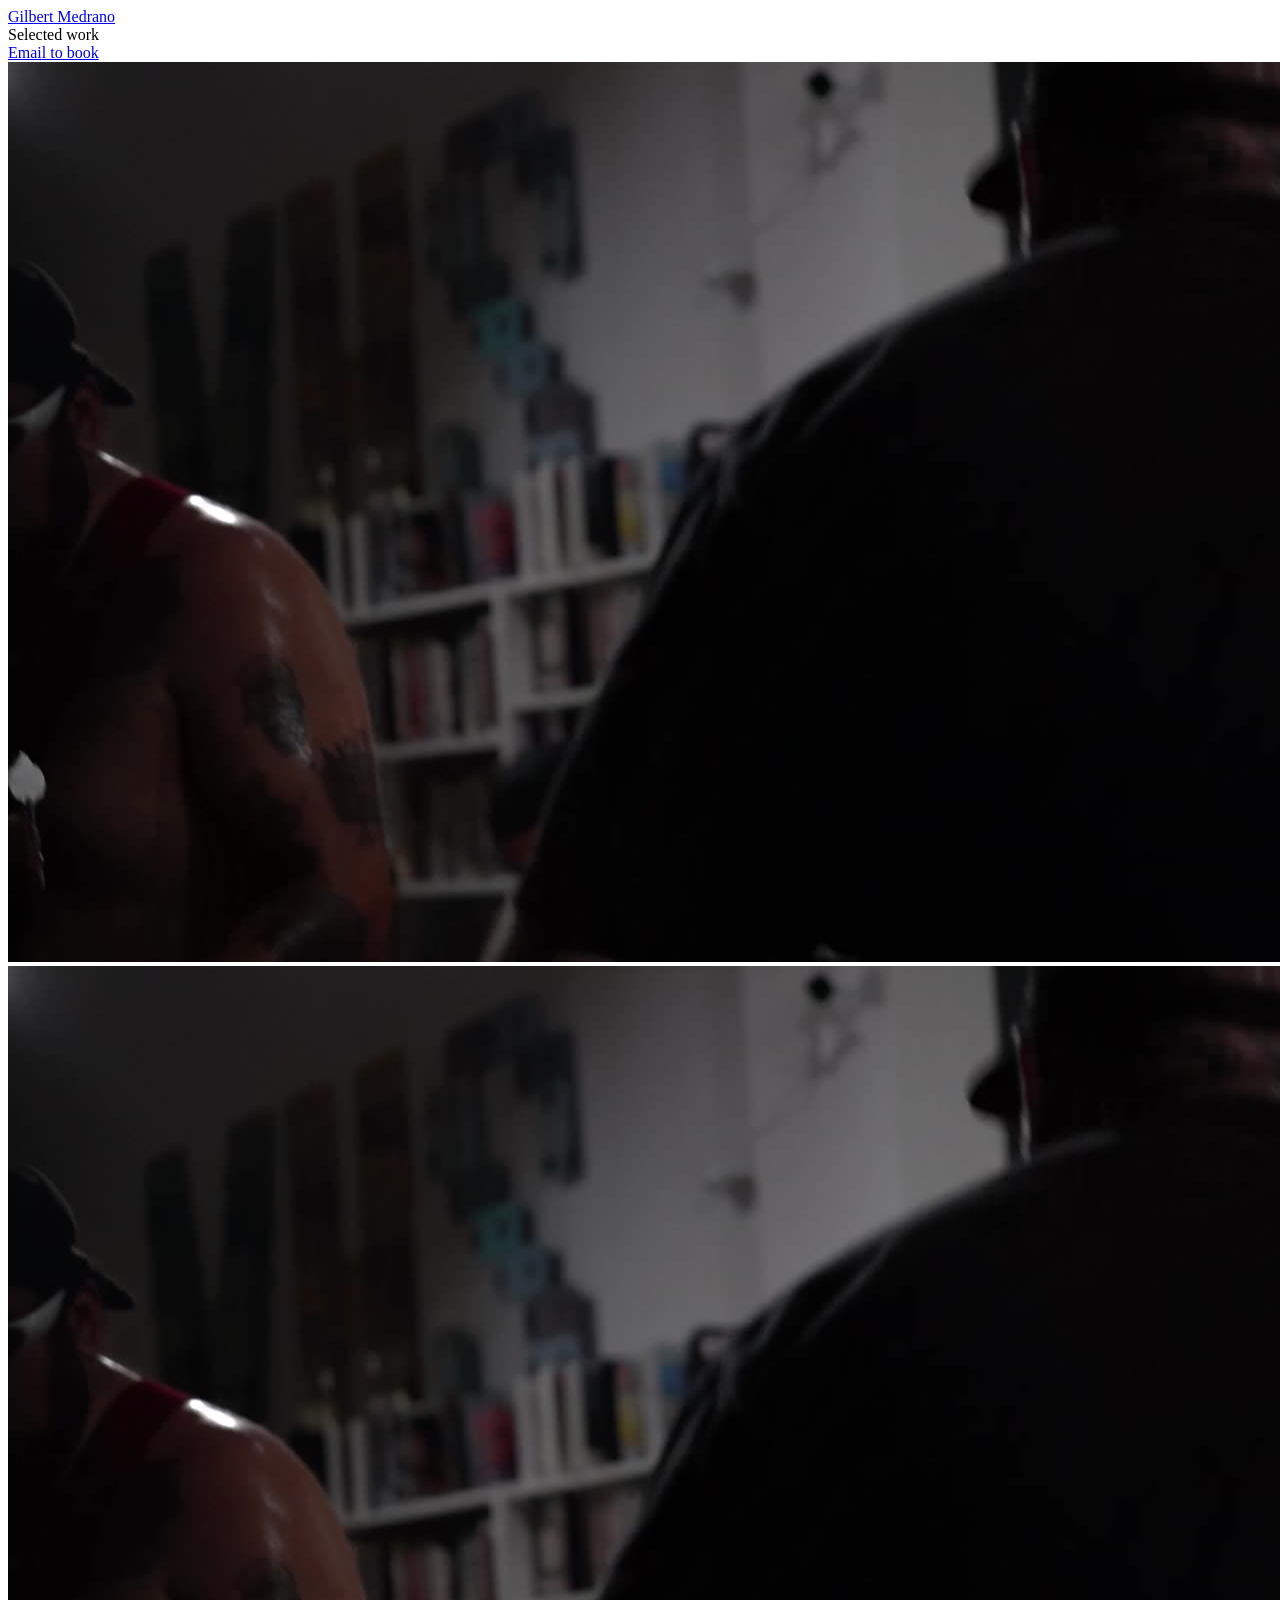
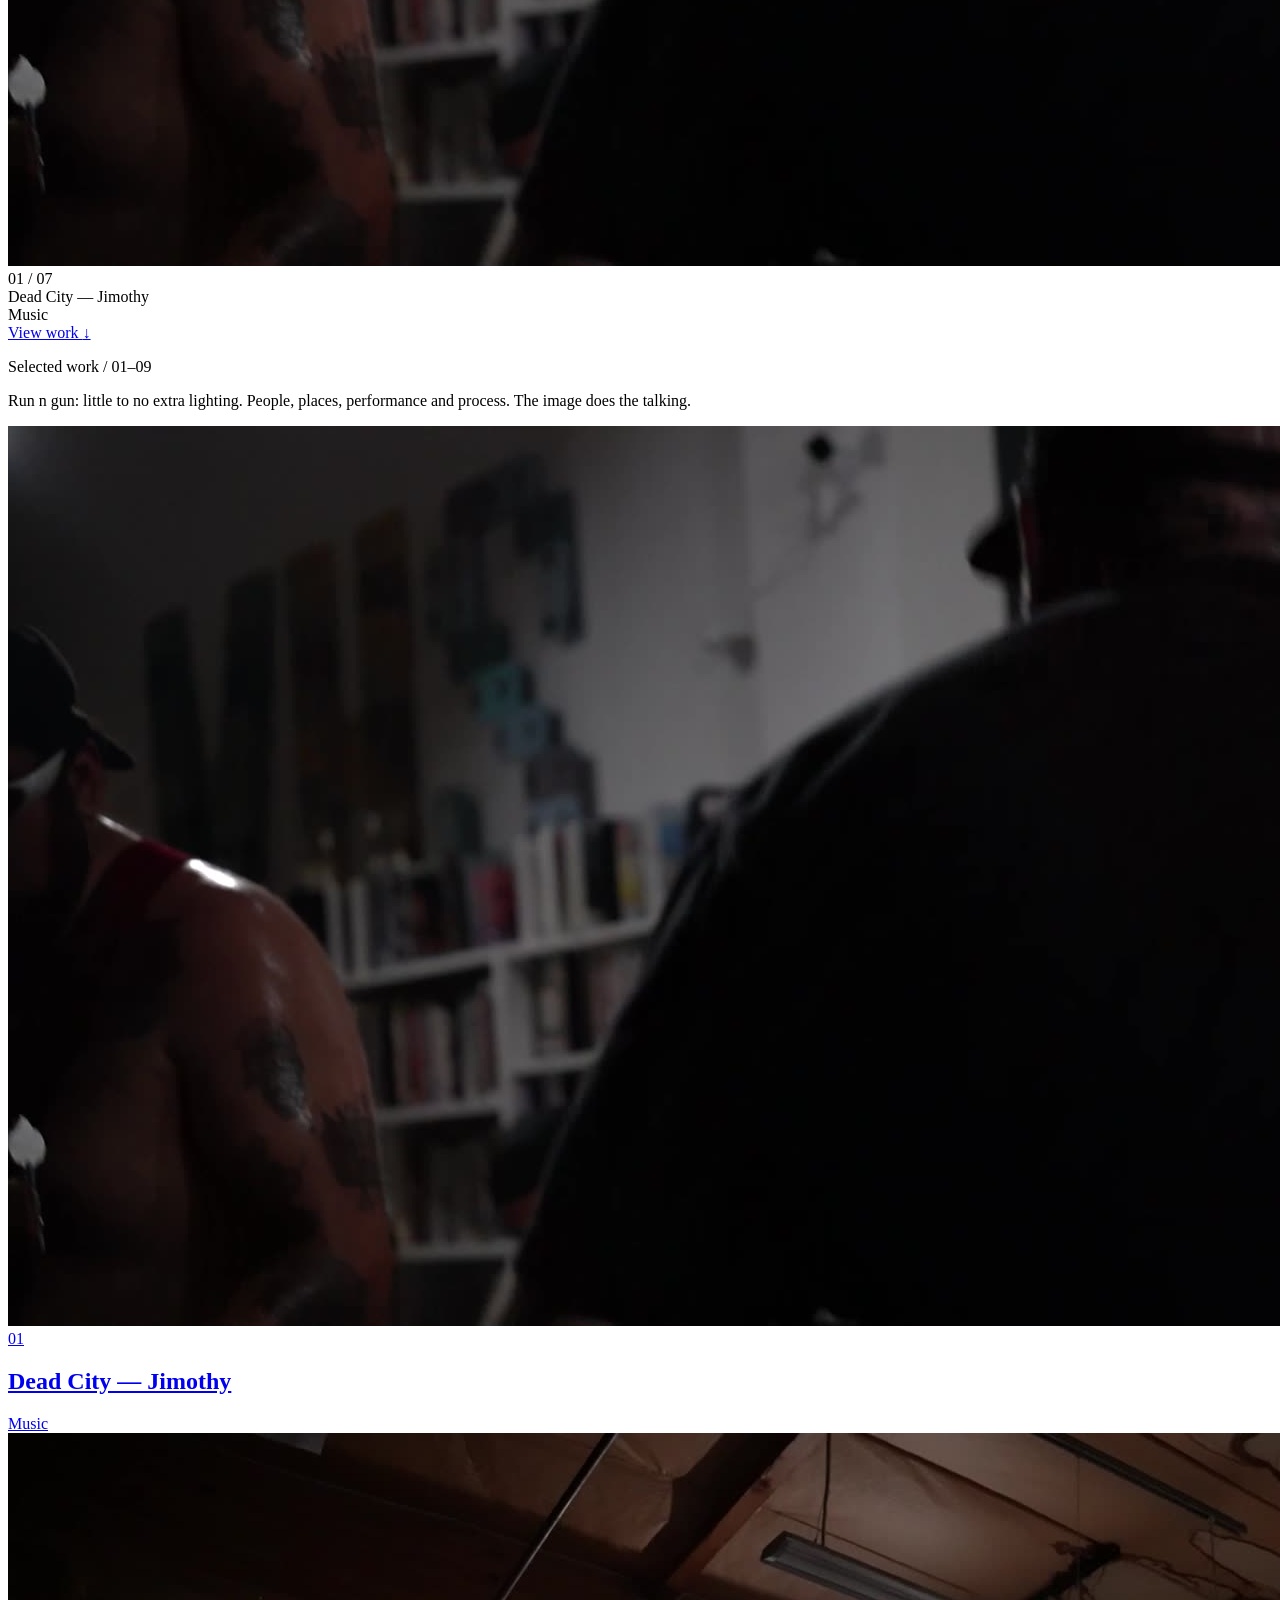
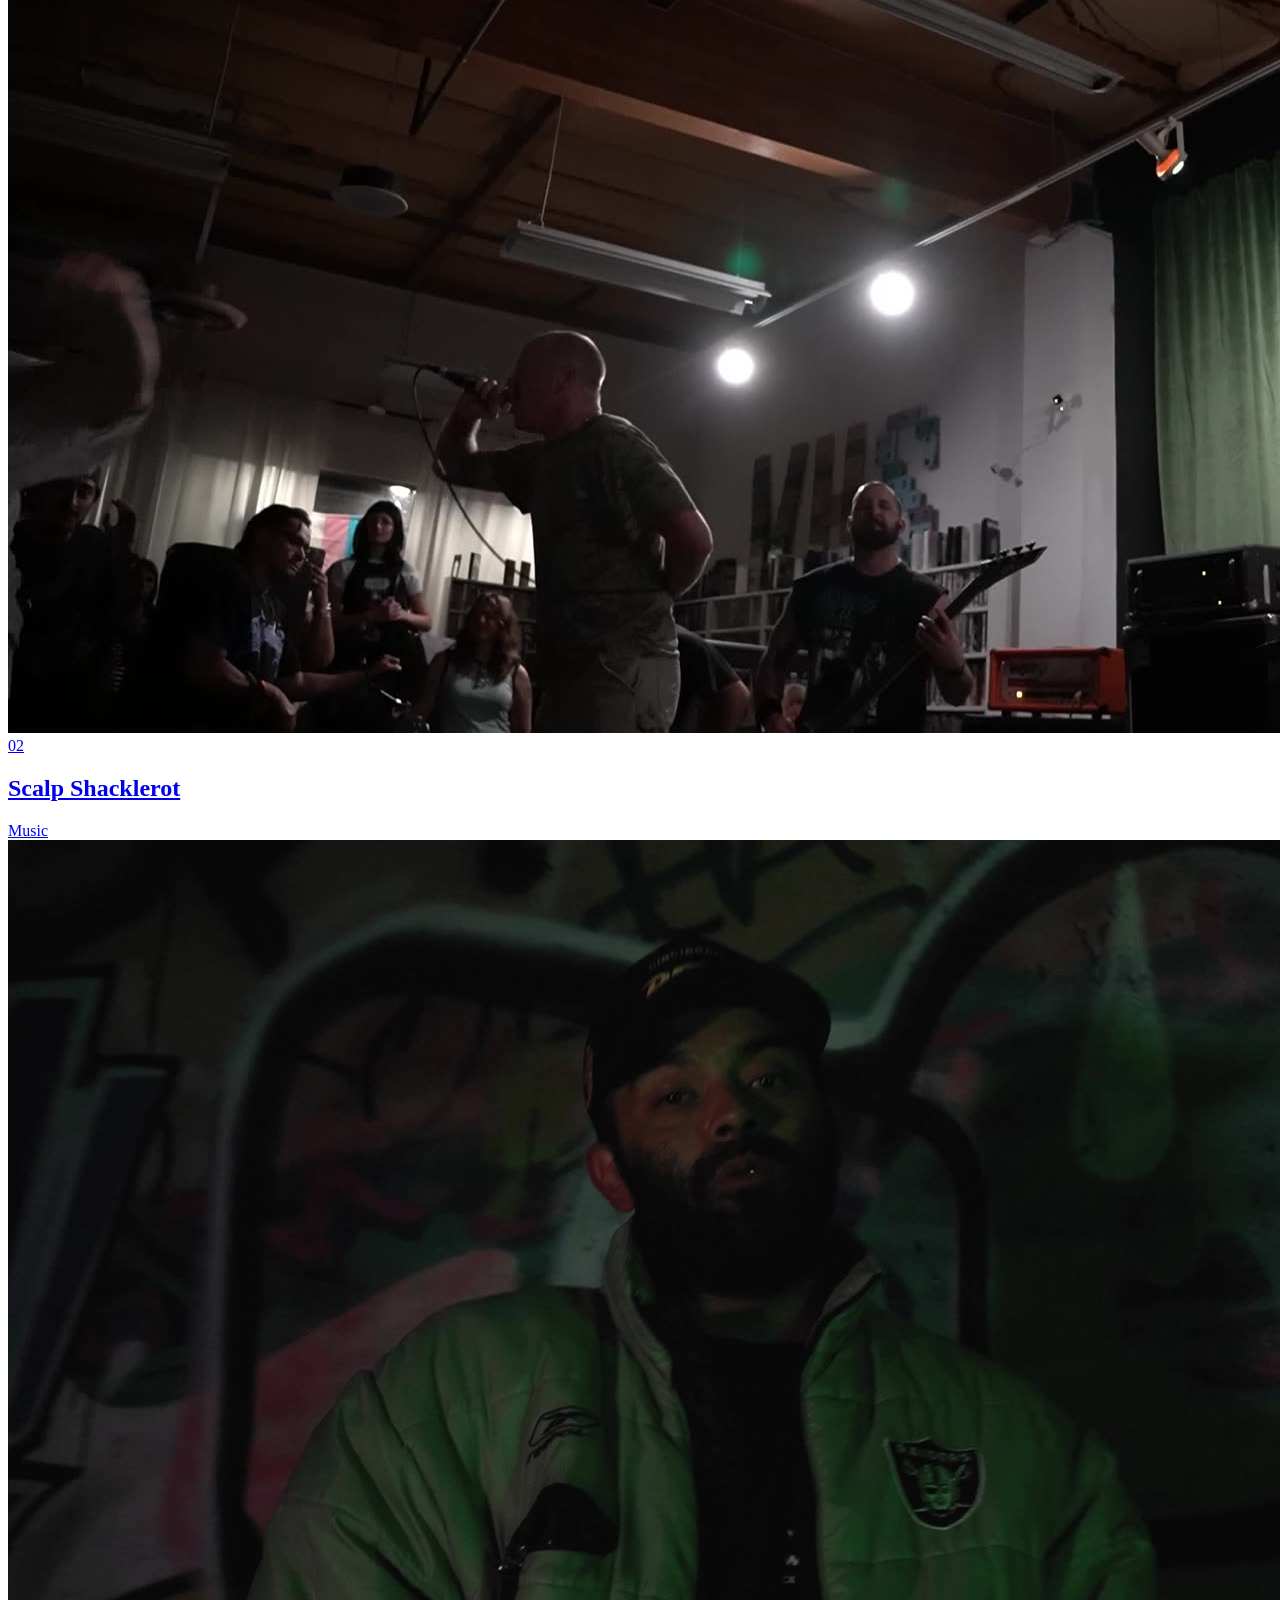
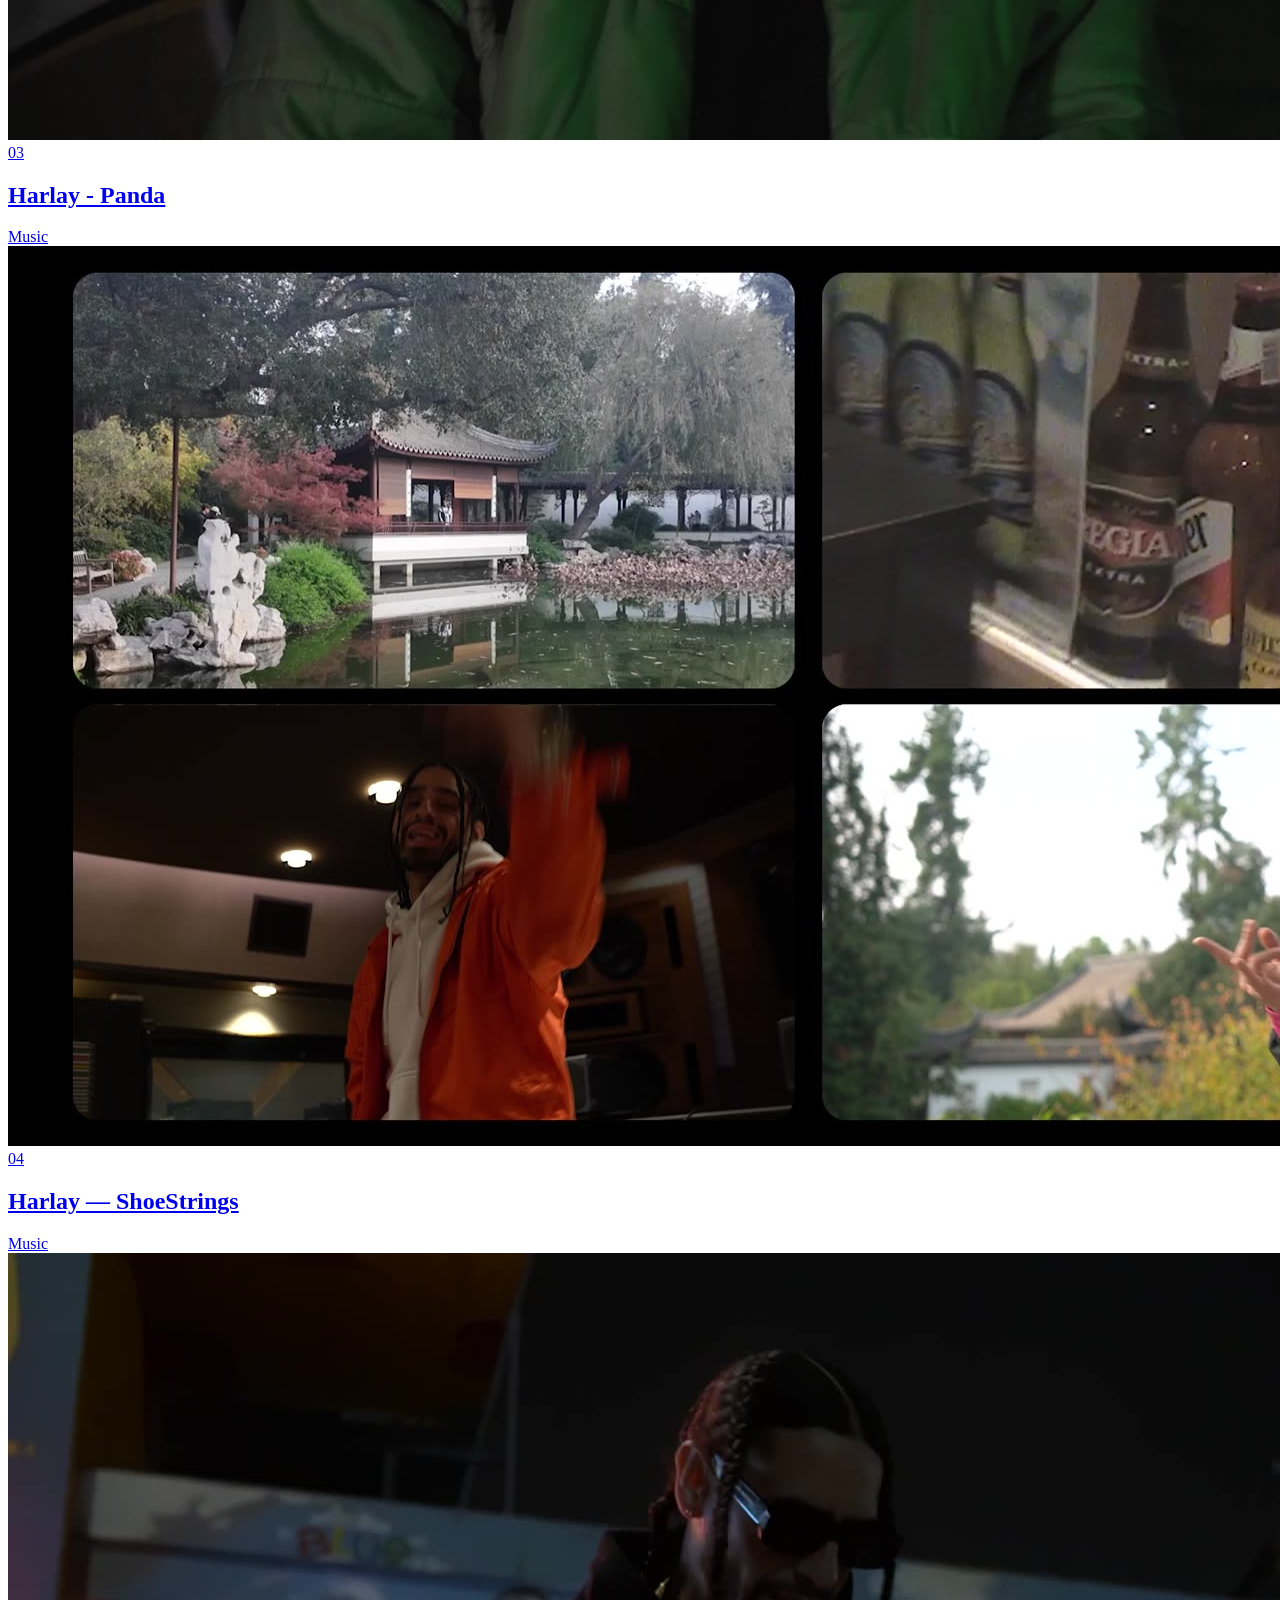
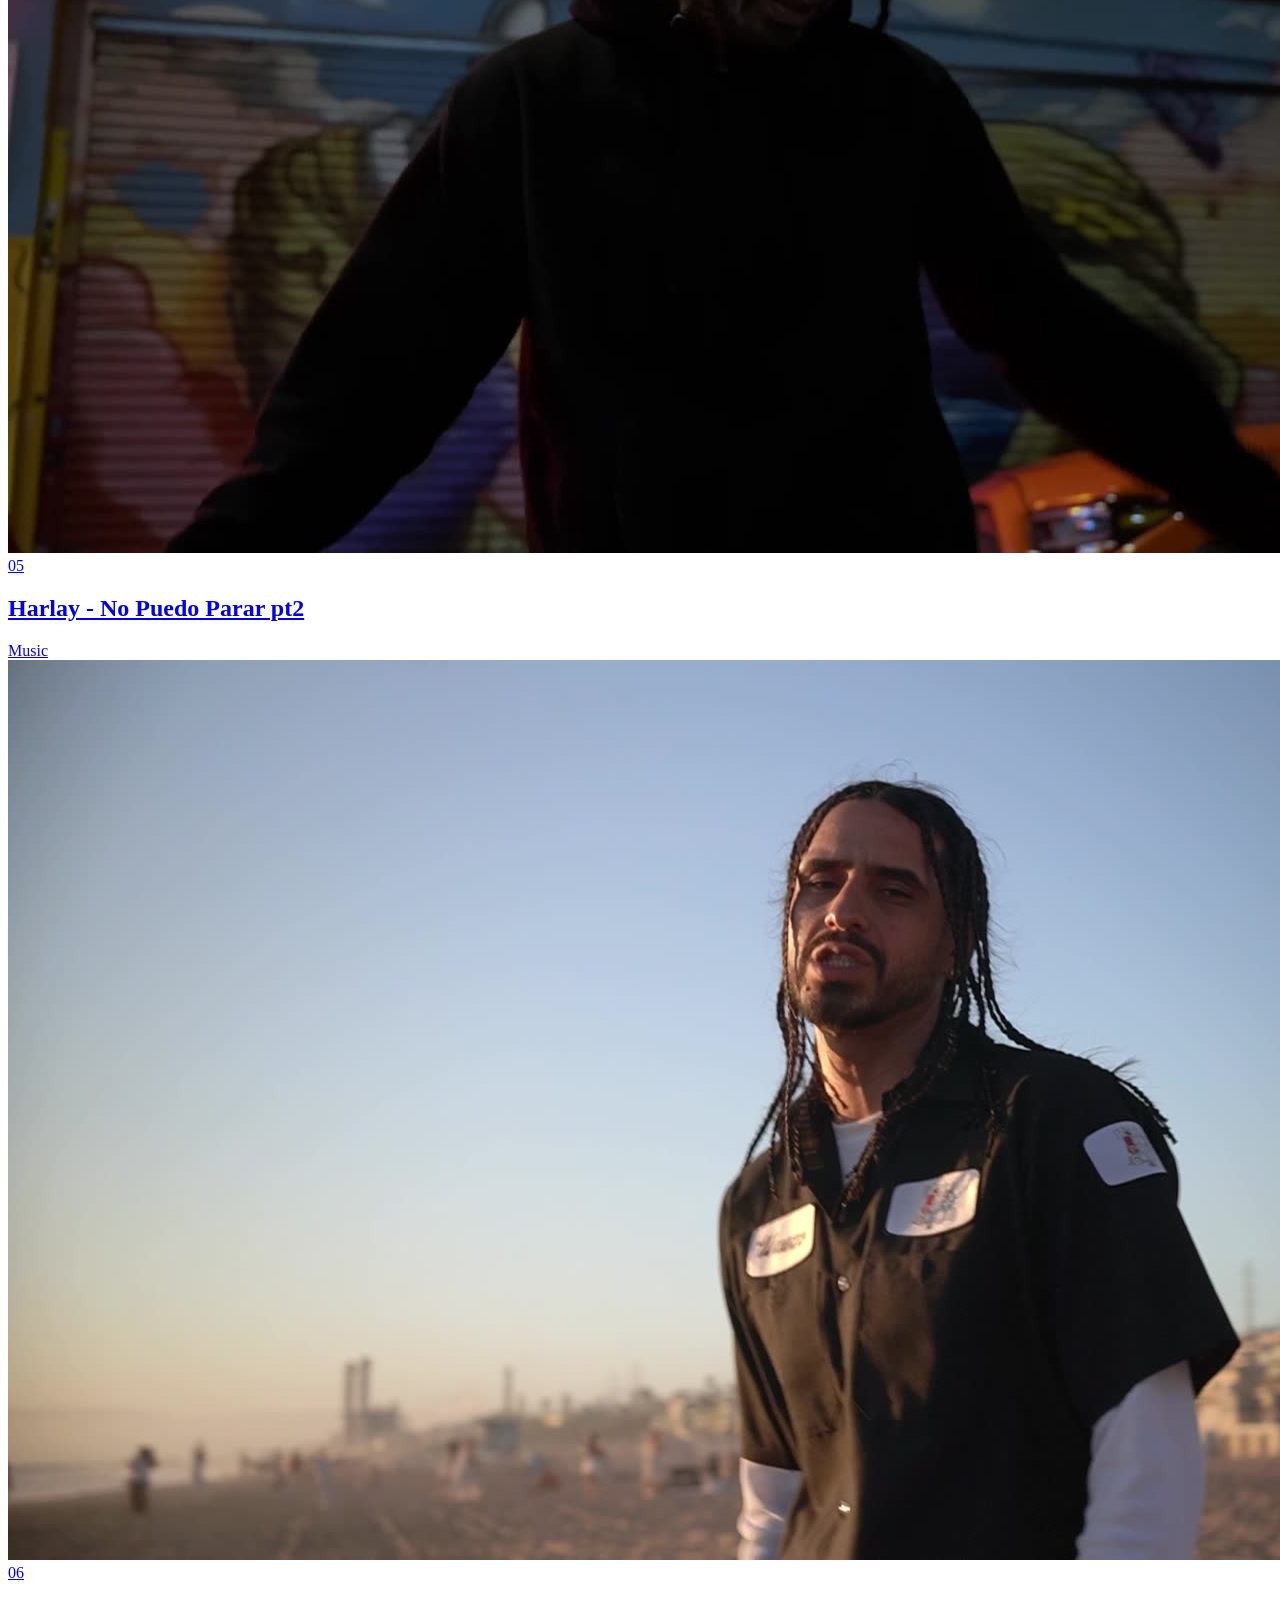
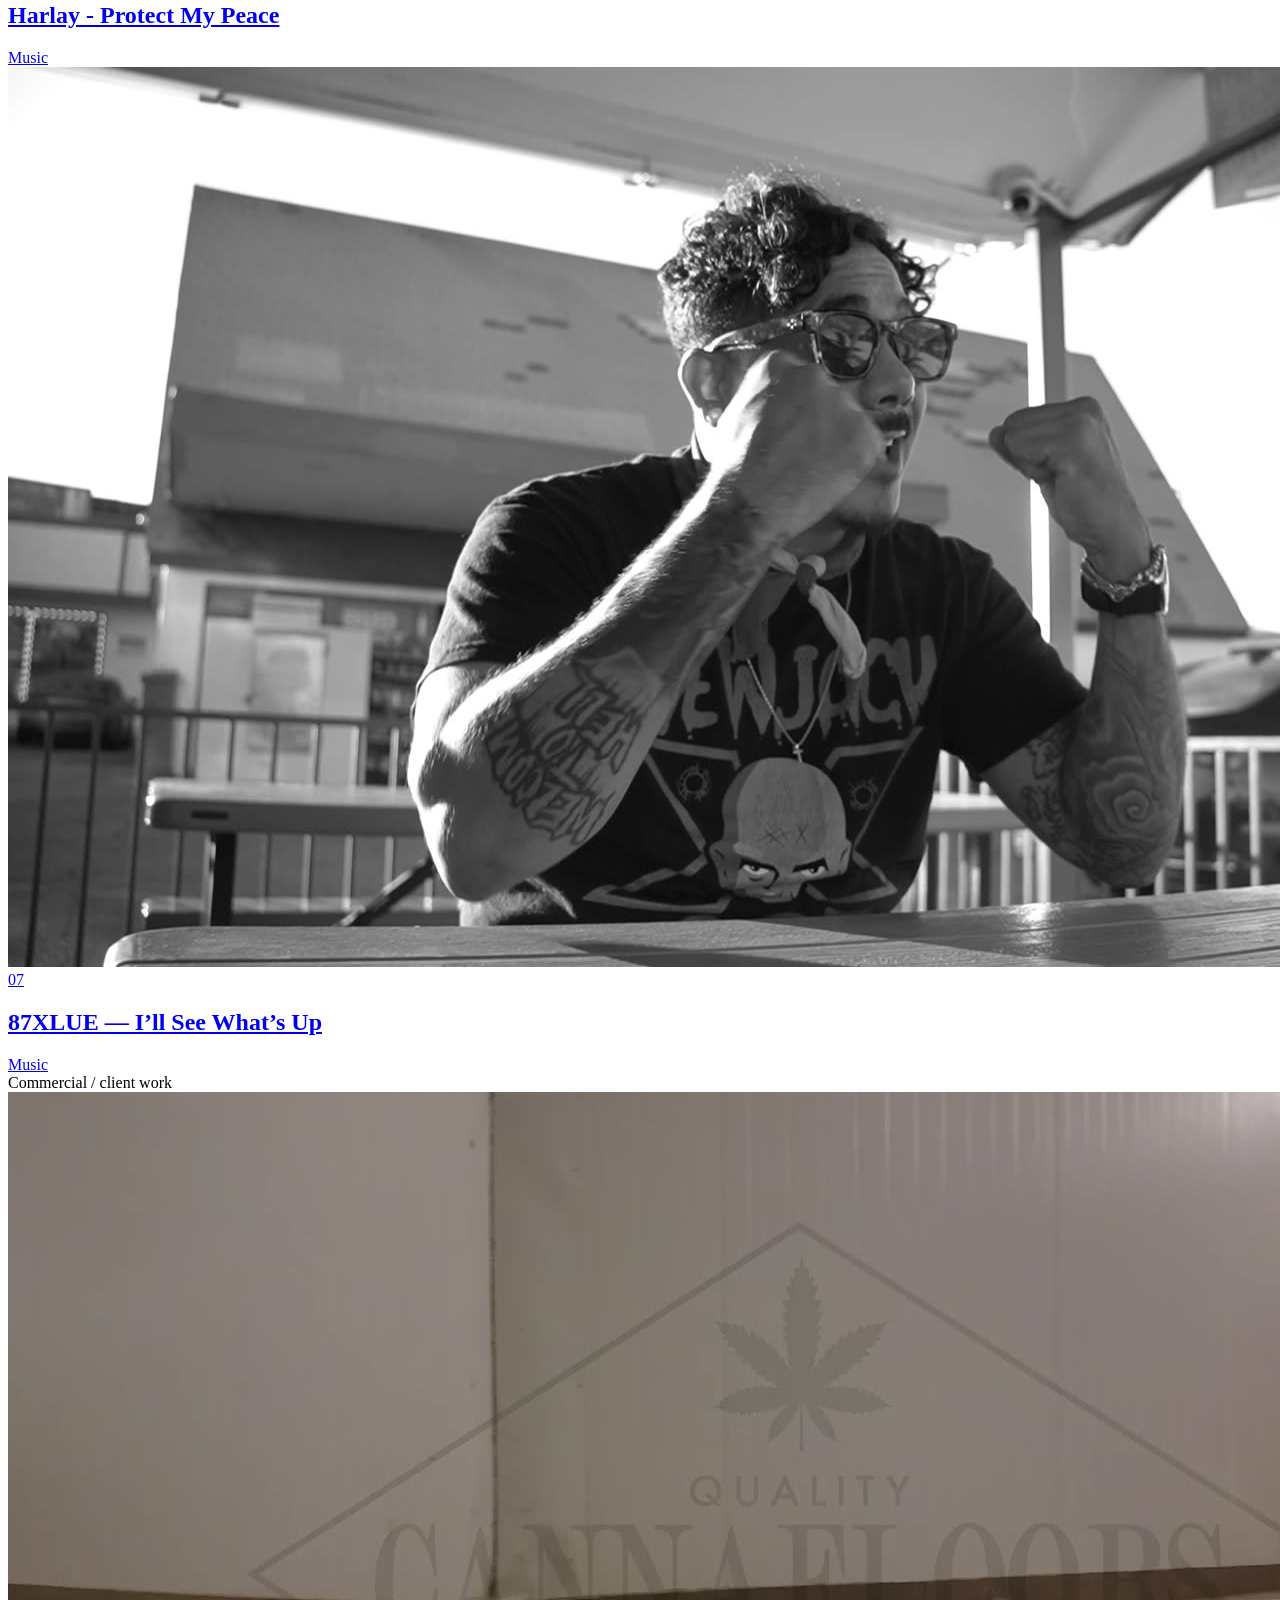
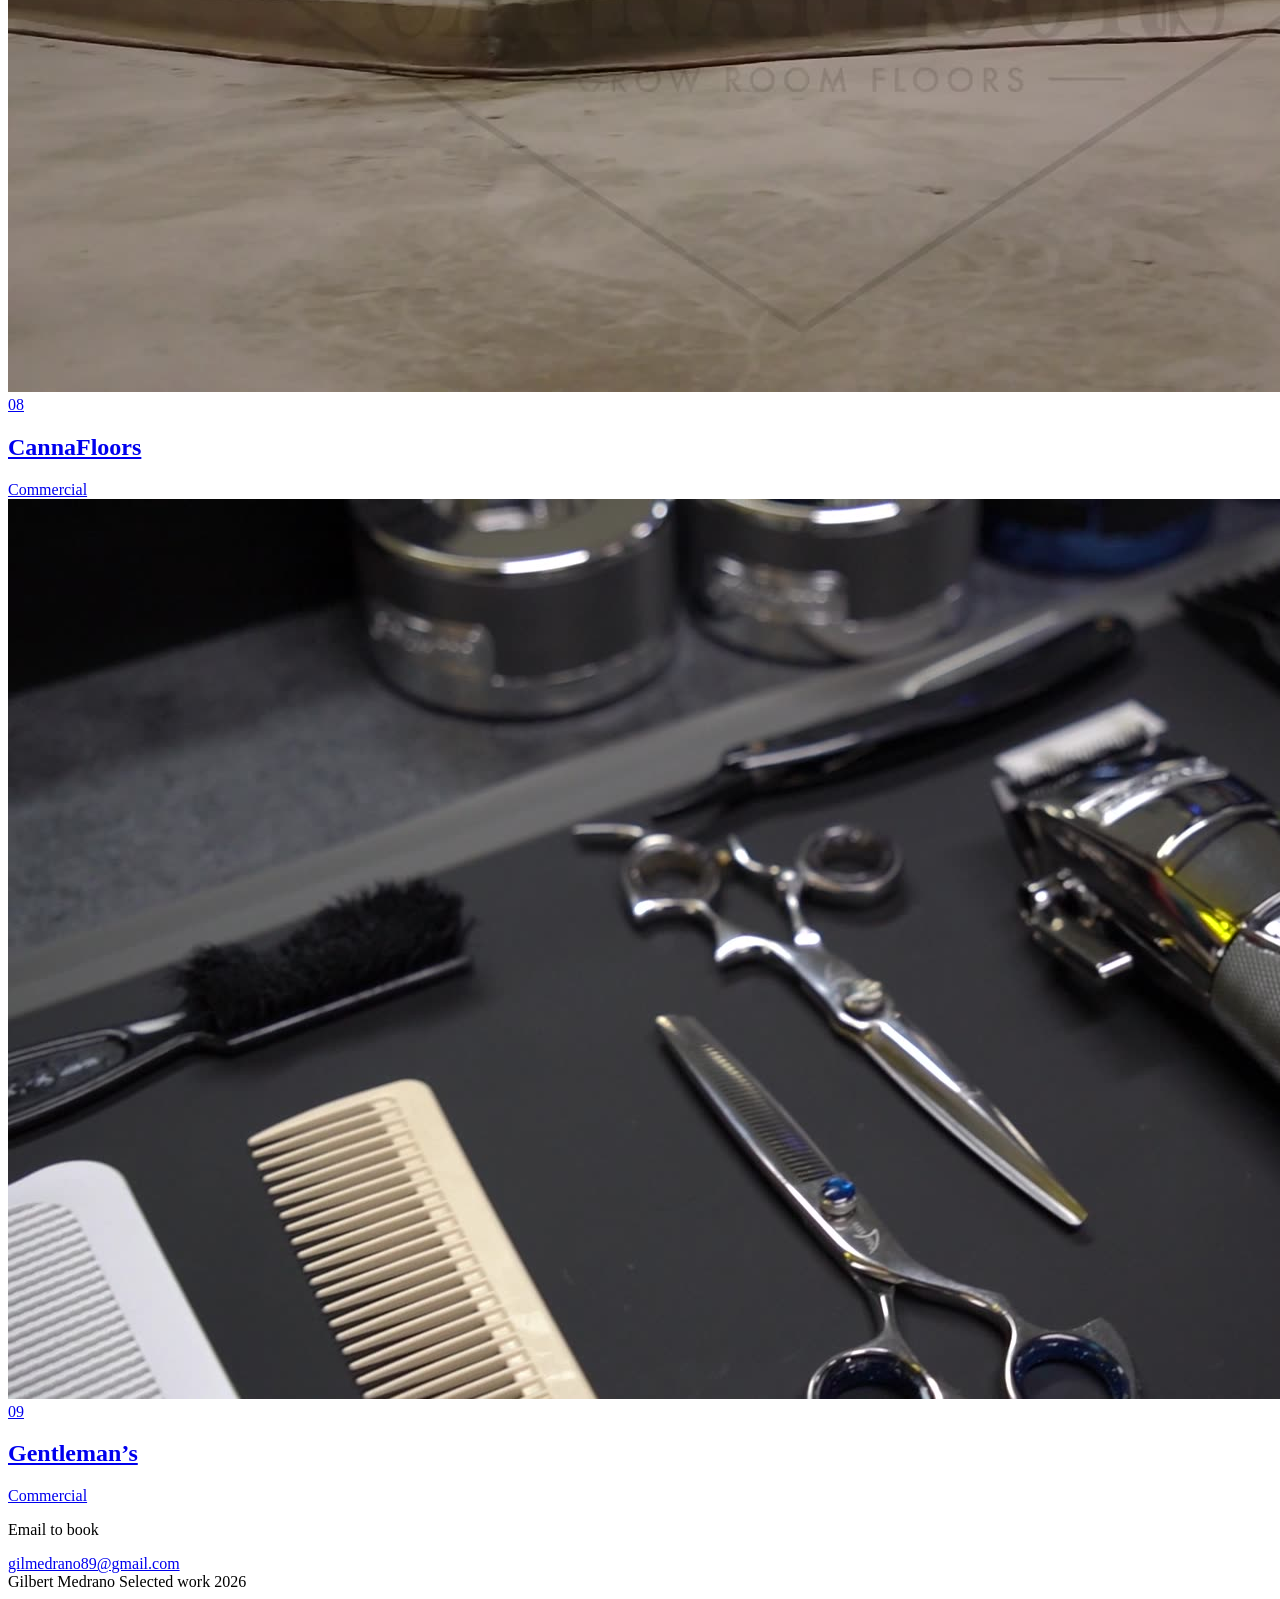
==== commit 42a54fa8: "Update portfolio order, titles, and booking copy" ====
--- a/index.html
+++ b/index.html
@@ -1 +1,158 @@
-<!DOCTYPE html><html lang="en"><head><meta charSet="utf-8"/><meta name="viewport" content="width=device-width, initial-scale=1"/><link rel="preload" as="image" href="/media/87xlue-01.jpg"/><link rel="preload" as="image" href="/media/panda-01.jpg"/><link rel="preload" as="image" href="/media/shoestrings-01.jpg"/><link rel="preload" as="image" href="/media/no-puedo-01.jpg"/><link rel="preload" as="image" href="/media/dead-city-01.jpg"/><link rel="preload" as="image" href="/media/scalp-shacklerot-01.jpg"/><link rel="preload" as="image" href="/media/protect-my-peace-01.jpg"/><link rel="preload" as="image" href="/media/cannafloors-01.jpg"/><link rel="preload" as="image" href="/media/gentlemans-01.jpg"/><link rel="stylesheet" href="/_next/static/chunks/2982f744x5wa0.css" data-precedence="next"/><link rel="preload" as="script" fetchPriority="low" href="/_next/static/chunks/3l04zcqx63h3y.js"/><script src="/_next/static/chunks/41qfcvra0dvw4.js" async=""></script><script src="/_next/static/chunks/27t_qfc-3_lzs.js" async=""></script><script src="/_next/static/chunks/turbopack-204cpt9buc445.js" async=""></script><script src="/_next/static/chunks/3fntmmi971322.js" async=""></script><script src="/_next/static/chunks/0st-_un2lkdsf.js" async=""></script><title>Gilbert Medrano — Selected Work</title><meta name="description" content="Selected film and commercial work by Gilbert Medrano."/><script src="/_next/static/chunks/0cz1d0mv5g_q7.js" noModule=""></script></head><body><div hidden=""><!--$--><!--/$--></div><div><header class="mast"><a href="#top">GILBERT MEDRANO</a><span>DIRECTOR / IMAGE MAKER</span><a href="#contact">CONTACT</a></header><main id="top"><section class="hero"><video class="hero-video" autoPlay="" muted="" loop="" playsInline="" poster="/media/87xlue-01.jpg"><source src="/media/hero-reel.mp4" type="video/mp4"/></video><div class="veil"></div><div class="hero-copy"><div class="overflow"><div class="line">SELECTED</div></div><div class="overflow"><div class="line ghost">WORK / 26</div></div></div><div class="reel-index">PLAYING <b>01</b> / 09</div><a class="scroll" href="#work">SCROLL TO ENTER ↓</a></section><section class="manifesto"><span>LOS ANGELES / 2026</span><p>People. Places. Performance. Process.<br/><i>The image does the talking.</i></p></section><section class="work" id="work"><button class="project p0"><div class="media"><img src="/media/87xlue-01.jpg" alt=""/><div class="scan"></div></div><div class="cap"><span>01</span><h2>87XLUE — I’ll See What’s Up</h2><span>Music</span></div></button><button class="project p1"><div class="media"><img src="/media/panda-01.jpg" alt=""/><div class="scan"></div></div><div class="cap"><span>02</span><h2>PANDA</h2><span>Music</span></div></button><button class="project p2"><div class="media"><img src="/media/shoestrings-01.jpg" alt=""/><div class="scan"></div></div><div class="cap"><span>03</span><h2>Harlay — ShoeStrings</h2><span>Music</span></div></button><button class="project p3"><div class="media"><img src="/media/no-puedo-01.jpg" alt=""/><div class="scan"></div></div><div class="cap"><span>04</span><h2>Harlay — No Puedo</h2><span>Music</span></div></button><button class="project p4"><div class="media"><img src="/media/dead-city-01.jpg" alt=""/><div class="scan"></div></div><div class="cap"><span>05</span><h2>Dead City — Jimothy</h2><span>Music</span></div></button><button class="project p5"><div class="media"><img src="/media/scalp-shacklerot-01.jpg" alt=""/><div class="scan"></div></div><div class="cap"><span>06</span><h2>Scalp Shacklerot</h2><span>Music</span></div></button><button class="project p6"><div class="media"><img src="/media/protect-my-peace-01.jpg" alt=""/><div class="scan"></div></div><div class="cap"><span>07</span><h2>Protect My Peace</h2><span>Music</span></div></button></section><div class="commercial-title"><span>CLIENT / COMMERCIAL</span><strong>A quieter rhythm.</strong></div><section class="work commercial"><button class="project p7"><div class="media"><img src="/media/cannafloors-01.jpg" alt=""/><div class="scan"></div></div><div class="cap"><span>08</span><h2>CannaFloors</h2><span>Commercial</span></div></button><button class="project p8"><div class="media"><img src="/media/gentlemans-01.jpg" alt=""/><div class="scan"></div></div><div class="cap"><span>09</span><h2>Gentleman’s</h2><span>Commercial</span></div></button></section><section class="contact" id="contact"><span>START A CONVERSATION</span><a href="mailto:gilmedrano89@gmail.com">GILMEDRANO89<br/>@GMAIL.COM</a><footer><span>GILBERT MEDRANO</span><span>LOS ANGELES</span><span>© 2026</span></footer></section></main></div><!--$--><!--/$--><script src="/_next/static/chunks/3l04zcqx63h3y.js" id="_R_" async=""></script><script>(self.__next_f=self.__next_f||[]).push([0])</script><script>self.__next_f.push([1,"1:\"$Sreact.fragment\"\n2:I[39756,[\"/_next/static/chunks/3fntmmi971322.js\"],\"default\"]\n3:I[37457,[\"/_next/static/chunks/3fntmmi971322.js\"],\"default\"]\n4:I[35203,[\"/_next/static/chunks/3fntmmi971322.js\",\"/_next/static/chunks/0st-_un2lkdsf.js\"],\"default\"]\n5:I[97367,[\"/_next/static/chunks/3fntmmi971322.js\"],\"OutletBoundary\"]\n6:\"$Sreact.suspense\"\n8:I[97367,[\"/_next/static/chunks/3fntmmi971322.js\"],\"ViewportBoundary\"]\na:I[97367,[\"/_next/static/chunks/3fntmmi971322.js\"],\"MetadataBoundary\"]\nc:I[68027,[\"/_next/static/chunks/3fntmmi971322.js\"],\"default\",1]\n:HL[\"/_next/static/chunks/2982f744x5wa0.css\",\"style\"]\n0:{\"P\":null,\"c\":[\"\",\"\"],\"q\":\"\",\"i\":false,\"f\":[[[\"\",{\"children\":[\"__PAGE__\",{},\"$undefined\",\"$undefined\",4608]},\"$undefined\",\"$undefined\",4624],[[\"$\",\"$1\",\"c\",{\"children\":[[[\"$\",\"link\",\"0\",{\"rel\":\"stylesheet\",\"href\":\"/_next/static/chunks/2982f744x5wa0.css\",\"precedence\":\"next\",\"crossOrigin\":\"$undefined\",\"nonce\":\"$undefined\"}],[\"$\",\"script\",\"script-0\",{\"src\":\"/_next/static/chunks/3fntmmi971322.js\",\"async\":true,\"nonce\":\"$undefined\"}]],[\"$\",\"html\",null,{\"lang\":\"en\",\"children\":[\"$\",\"body\",null,{\"children\":[\"$\",\"$L2\",null,{\"parallelRouterKey\":\"children\",\"error\":\"$undefined\",\"errorStyles\":\"$undefined\",\"errorScripts\":\"$undefined\",\"template\":[\"$\",\"$L3\",null,{}],\"templateStyles\":\"$undefined\",\"templateScripts\":\"$undefined\",\"notFound\":[[[\"$\",\"title\",null,{\"children\":\"404: This page could not be found.\"}],[\"$\",\"div\",null,{\"style\":{\"fontFamily\":\"system-ui,\\\"Segoe UI\\\",Roboto,Helvetica,Arial,sans-serif,\\\"Apple Color Emoji\\\",\\\"Segoe UI Emoji\\\"\",\"height\":\"100vh\",\"textAlign\":\"center\",\"display\":\"flex\",\"flexDirection\":\"column\",\"alignItems\":\"center\",\"justifyContent\":\"center\"},\"children\":[\"$\",\"div\",null,{\"children\":[[\"$\",\"style\",null,{\"dangerouslySetInnerHTML\":{\"__html\":\"body{color:#000;background:#fff;margin:0}.next-error-h1{border-right:1px solid rgba(0,0,0,.3)}@media (prefers-color-scheme:dark){body{color:#fff;background:#000}.next-error-h1{border-right:1px solid rgba(255,255,255,.3)}}\"}}],[\"$\",\"h1\",null,{\"className\":\"next-error-h1\",\"style\":{\"display\":\"inline-block\",\"margin\":\"0 20px 0 0\",\"padding\":\"0 23px 0 0\",\"fontSize\":24,\"fontWeight\":500,\"verticalAlign\":\"top\",\"lineHeight\":\"49px\"},\"children\":404}],[\"$\",\"div\",null,{\"style\":{\"display\":\"inline-block\"},\"children\":[\"$\",\"h2\",null,{\"style\":{\"fontSize\":14,\"fontWeight\":400,\"lineHeight\":\"49px\",\"margin\":0},\"children\":\"This page could not be found.\"}]}]]}]}]],[]],\"forbidden\":\"$undefined\",\"unauthorized\":\"$undefined\"}]}]}]]}],{\"children\":[[\"$\",\"$1\",\"c\",{\"children\":[[\"$\",\"$L4\",null,{}],[[\"$\",\"script\",\"script-0\",{\"src\":\"/_next/static/chunks/0st-_un2lkdsf.js\",\"async\":true,\"nonce\":\"$undefined\"}]],[\"$\",\"$L5\",null,{\"children\":[\"$\",\"$6\",null,{\"name\":\"Next.MetadataOutlet\",\"children\":\"$@7\"}]}]]}],{},null,false,null]},null,false,null],[\"$\",\"$1\",\"h\",{\"children\":[null,[\"$\",\"$L8\",null,{\"children\":\"$L9\"}],[\"$\",\"div\",null,{\"hidden\":true,\"children\":[\"$\",\"$La\",null,{\"children\":[\"$\",\"$6\",null,{\"name\":\"Next.Metadata\",\"children\":\"$Lb\"}]}]}],null]}],false]],\"m\":\"$undefined\",\"G\":[\"$c\",[[\"$\",\"link\",\"0\",{\"rel\":\"stylesheet\",\"href\":\"/_next/static/chunks/2982f744x5wa0.css\",\"precedence\":\"next\",\"crossOrigin\":\"$undefined\",\"nonce\":\"$undefined\"}]]],\"S\":true,\"h\":null,\"r\":\"$undefined\",\"s\":\"$undefined\",\"a\":\"$undefined\",\"l\":\"$undefined\",\"p\":\"$undefined\",\"d\":\"$undefined\",\"b\":\"s0MhLCvDGGPFQSs1Ei9F8\"}\n9:[[\"$\",\"meta\",\"0\",{\"charSet\":\"utf-8\"}],[\"$\",\"meta\",\"1\",{\"name\":\"viewport\",\"content\":\"width=device-width, initial-scale=1\"}]]\n7:null\nb:[[\"$\",\"title\",\"0\",{\"children\":\"Gilbert Medrano — Selected Work\"}],[\"$\",\"meta\",\"1\",{\"name\":\"description\",\"content\":\"Selected film and commercial work by Gilbert Medrano.\"}]]\n"])</script></body></html>+<!doctype html>
+<html lang="en">
+<head>
+  <meta charset="UTF-8" />
+  <meta name="viewport" content="width=device-width, initial-scale=1.0" />
+  <meta name="theme-color" content="#0a0a09" />
+  <meta name="description" content="Selected work by Gilbert Medrano." />
+  <title>Gilbert Medrano — Selected Work</title>
+  <link rel="preconnect" href="https://fonts.googleapis.com">
+  <link rel="preconnect" href="https://fonts.gstatic.com" crossorigin>
+  <link href="https://fonts.googleapis.com/css2?family=Archivo+Narrow:wght@400;500;600&family=IBM+Plex+Mono:wght@400;500&display=swap" rel="stylesheet">
+  <link rel="stylesheet" href="./style.css" />
+</head>
+<body>
+  <div class="grain" aria-hidden="true"></div>
+
+  <header class="masthead">
+    <a class="wordmark" href="#top" aria-label="Gilbert Medrano home">Gilbert Medrano</a>
+    <div class="masthead-center" aria-hidden="true">Selected work</div>
+    <a class="contact-link" href="#contact">Email to book</a>
+  </header>
+
+  <main id="top">
+    <section class="hero" aria-label="Selected work preview">
+      <div class="hero-media" id="hero-media">
+        <video id="hero-reel" class="hero-video" autoplay muted playsinline loop preload="metadata" poster="./public/media/dead-city-01.jpg" aria-hidden="true">
+          <source src="./public/media/hero-reel.mp4" type="video/mp4" />
+        </video>
+        <img class="hero-fallback" src="./public/media/dead-city-01.jpg" alt="" aria-hidden="true" />
+      </div>
+      <div class="hero-scrim" aria-hidden="true"></div>
+      <div class="hero-meta">
+        <div class="hero-index" id="hero-index">01 / 07</div>
+        <div>
+          <div class="hero-title" id="hero-title">Dead City — Jimothy</div>
+          <div class="hero-type" id="hero-type">Music</div>
+        </div>
+      </div>
+      <a class="hero-cue" href="#work">View work <span aria-hidden="true">↓</span></a>
+    </section>
+
+    <section class="work" id="work">
+      <div class="section-intro">
+        <p class="eyebrow">Selected work / 01–09</p>
+        <p class="statement">Run n gun: little to no extra lighting. People, places, performance and process. The image does the talking.</p>
+      </div>
+
+      <div class="project-grid" id="project-grid">
+        <article class="project project--wide" data-project="dead-city">
+          <a class="project-link" href="#project-viewer" aria-label="Dead City — Jimothy">
+            <div class="project-media" data-frames="dead-city-01.jpg,dead-city-02.jpg,dead-city-03.jpg">
+              <img src="./public/media/dead-city-01.jpg" alt="Frame from Dead City — Jimothy" loading="lazy" />
+            </div>
+            <div class="project-caption"><span>01</span><h2>Dead City — Jimothy</h2><span>Music</span></div>
+          </a>
+        </article>
+
+        <article class="project project--tall" data-project="scalp-shacklerot">
+          <a class="project-link" href="#project-viewer" aria-label="Scalp Shacklerot">
+            <div class="project-media" data-frames="scalp-shacklerot-01.jpg,scalp-shacklerot-02.jpg,scalp-shacklerot-03.jpg">
+              <img src="./public/media/scalp-shacklerot-01.jpg" alt="Frame from Scalp Shacklerot" loading="lazy" />
+            </div>
+            <div class="project-caption"><span>02</span><h2>Scalp Shacklerot</h2><span>Music</span></div>
+          </a>
+        </article>
+
+        <article class="project project--tall" data-project="panda">
+          <a class="project-link" href="#project-viewer" aria-label="Harlay - Panda">
+            <div class="project-media" data-frames="panda-01.jpg,panda-02.jpg,panda-03.jpg">
+              <img src="./public/media/panda-01.jpg" alt="Frame from Harlay - Panda" loading="lazy" />
+            </div>
+            <div class="project-caption"><span>03</span><h2>Harlay - Panda</h2><span>Music</span></div>
+          </a>
+        </article>
+
+        <article class="project project--standard" data-project="shoestrings">
+          <a class="project-link" href="#project-viewer" aria-label="Harlay — ShoeStrings">
+            <div class="project-media" data-frames="shoestrings-01.jpg,shoestrings-02.jpg,shoestrings-03.jpg">
+              <img src="./public/media/shoestrings-01.jpg" alt="Frame from Harlay — ShoeStrings" loading="lazy" />
+            </div>
+            <div class="project-caption"><span>04</span><h2>Harlay — ShoeStrings</h2><span>Music</span></div>
+          </a>
+        </article>
+
+        <article class="project project--standard" data-project="no-puedo">
+          <a class="project-link" href="#project-viewer" aria-label="Harlay - No Puedo Parar pt2">
+            <div class="project-media" data-frames="no-puedo-01.jpg,no-puedo-02.jpg,no-puedo-03.jpg">
+              <img src="./public/media/no-puedo-01.jpg" alt="Frame from Harlay - No Puedo Parar pt2" loading="lazy" />
+            </div>
+            <div class="project-caption"><span>05</span><h2>Harlay - No Puedo Parar pt2</h2><span>Music</span></div>
+          </a>
+        </article>
+
+        <article class="project project--calm" data-project="protect-my-peace">
+          <a class="project-link" href="#project-viewer" aria-label="Harlay - Protect My Peace">
+            <div class="project-media" data-frames="protect-my-peace-01.jpg,protect-my-peace-02.jpg,protect-my-peace-03.jpg">
+              <img src="./public/media/protect-my-peace-01.jpg" alt="Frame from Harlay - Protect My Peace" loading="lazy" />
+            </div>
+            <div class="project-caption"><span>06</span><h2>Harlay - Protect My Peace</h2><span>Music</span></div>
+          </a>
+        </article>
+
+        <article class="project project--wide" data-project="87xlue">
+          <a class="project-link" href="#project-viewer" aria-label="87XLUE — I’ll See What’s Up">
+            <div class="project-media" data-frames="87xlue-01.jpg,87xlue-02.jpg,87xlue-03.jpg">
+              <img src="./public/media/87xlue-01.jpg" alt="Frame from 87XLUE — I’ll See What’s Up" loading="lazy" />
+            </div>
+            <div class="project-caption"><span>07</span><h2>87XLUE — I’ll See What’s Up</h2><span>Music</span></div>
+          </a>
+        </article>
+
+        <div class="mode-break" aria-hidden="true"><span>Commercial / client work</span></div>
+
+        <article class="project project--commercial" data-project="cannafloors">
+          <a class="project-link" href="#project-viewer" aria-label="CannaFloors">
+            <div class="project-media" data-frames="cannafloors-01.jpg,cannafloors-02.jpg,cannafloors-03.jpg">
+              <img src="./public/media/cannafloors-01.jpg" alt="Frame from CannaFloors" loading="lazy" />
+            </div>
+            <div class="project-caption"><span>08</span><h2>CannaFloors</h2><span>Commercial</span></div>
+          </a>
+        </article>
+
+        <article class="project project--commercial" data-project="gentlemans">
+          <a class="project-link" href="#project-viewer" aria-label="Gentleman's">
+            <div class="project-media" data-frames="gentlemans-01.jpg,gentlemans-02.jpg,gentlemans-03.jpg">
+              <img src="./public/media/gentlemans-01.jpg" alt="Frame from Gentleman's" loading="lazy" />
+            </div>
+            <div class="project-caption"><span>09</span><h2>Gentleman’s</h2><span>Commercial</span></div>
+          </a>
+        </article>
+      </div>
+    </section>
+
+    <section class="contact" id="contact">
+      <p class="eyebrow">Email to book</p>
+      <a href="mailto:gilmedrano89@gmail.com">gilmedrano89@gmail.com</a>
+    </section>
+  </main>
+
+  <dialog class="project-viewer" id="project-viewer" aria-labelledby="viewer-title">
+    <button class="viewer-close" type="button" aria-label="Close project">Close <span aria-hidden="true">×</span></button>
+    <div class="viewer-head">
+      <span class="viewer-index" id="viewer-index"></span>
+      <h2 id="viewer-title"></h2>
+      <span class="viewer-type" id="viewer-type"></span>
+    </div>
+    <div class="viewer-frames" id="viewer-frames"></div>
+  </dialog>
+
+  <footer class="footer">
+    <span>Gilbert Medrano</span>
+    <span>Selected work</span>
+    <span id="year"></span>
+  </footer>
+
+  <script src="./script.js"></script>
+</body>
+</html>
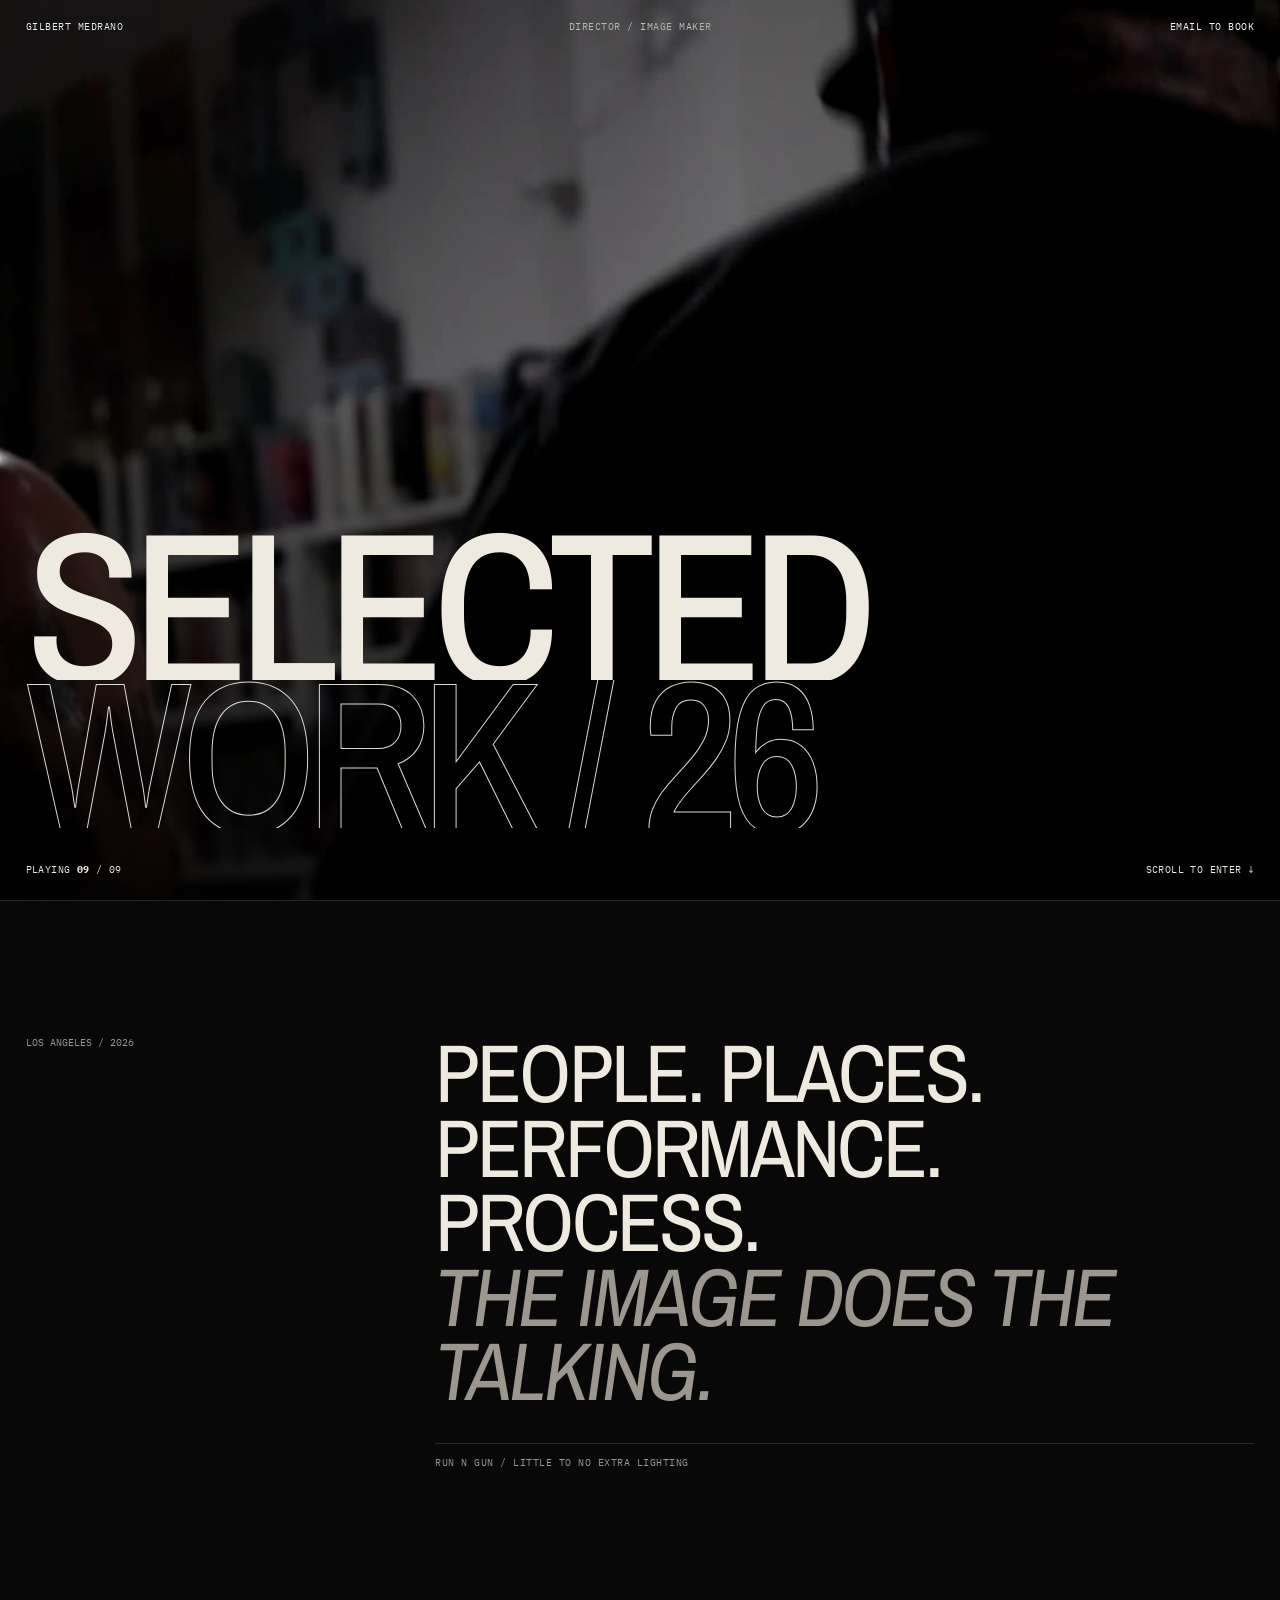
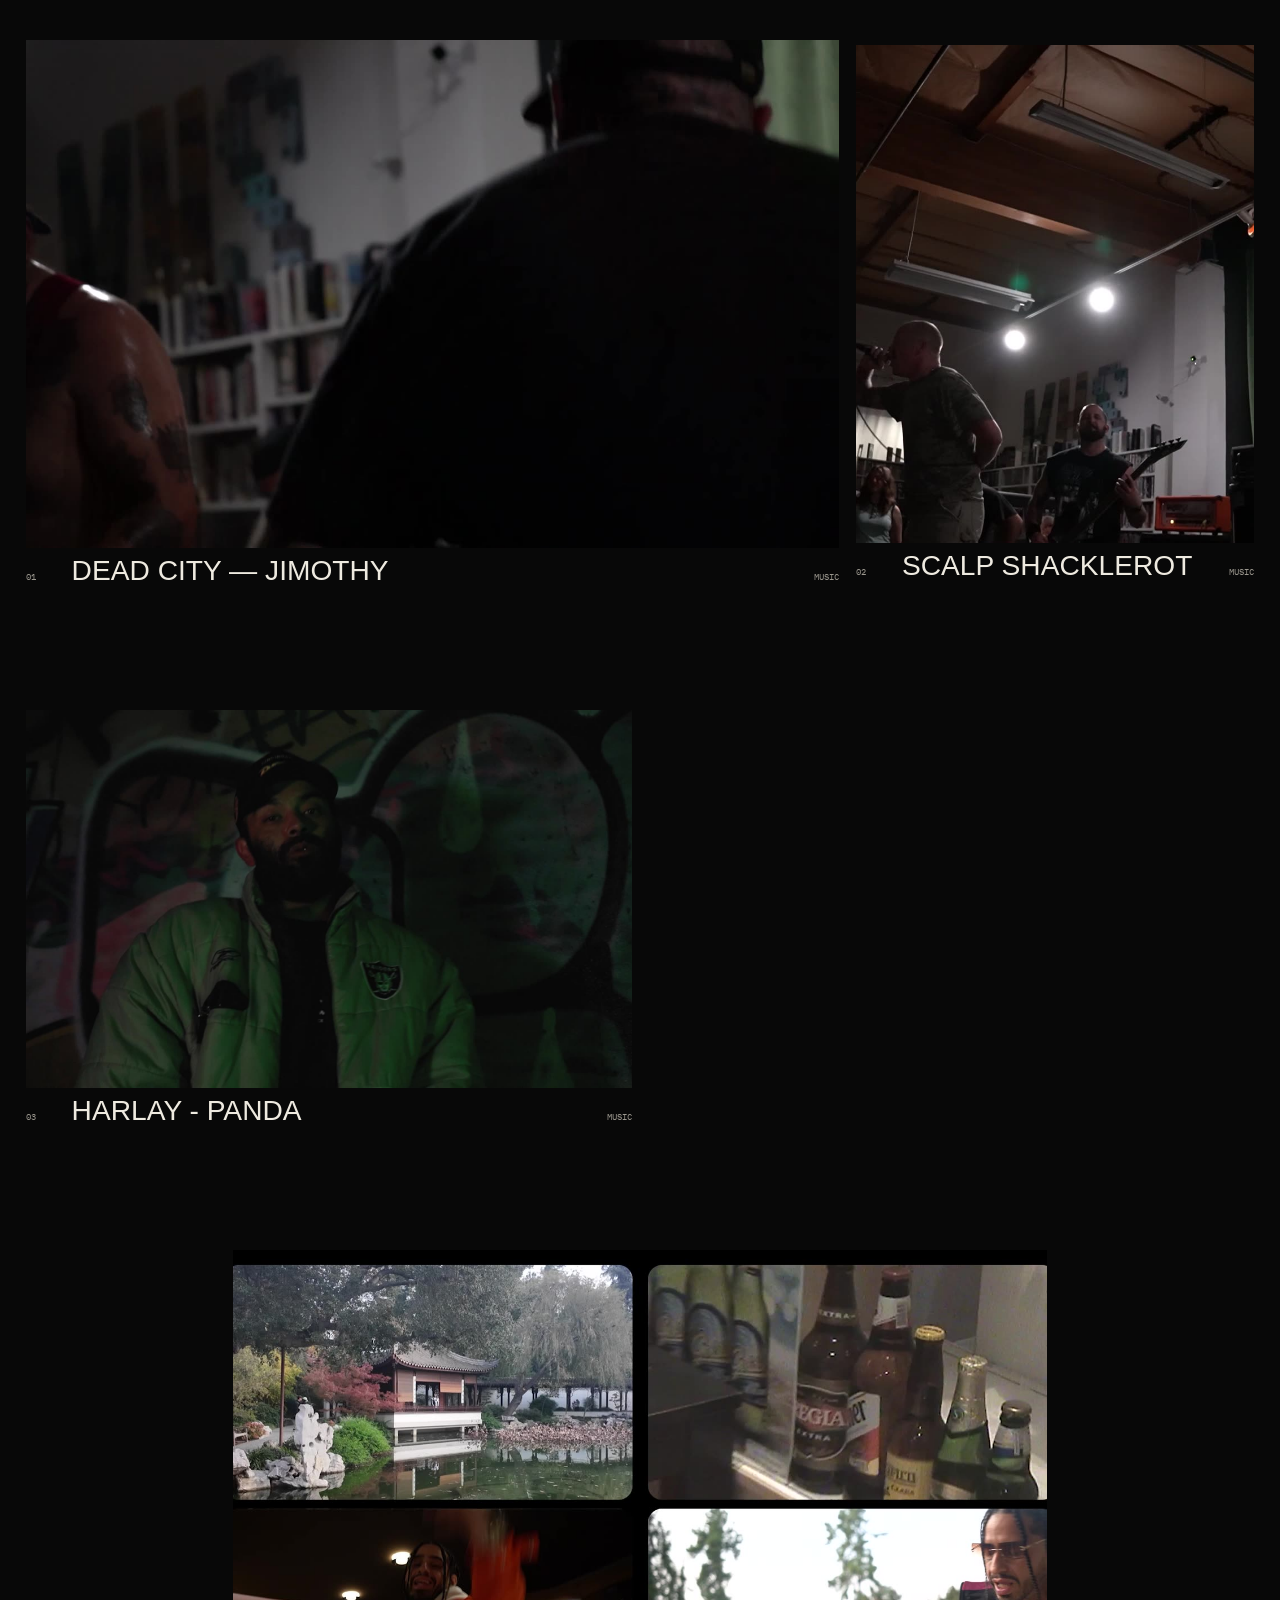
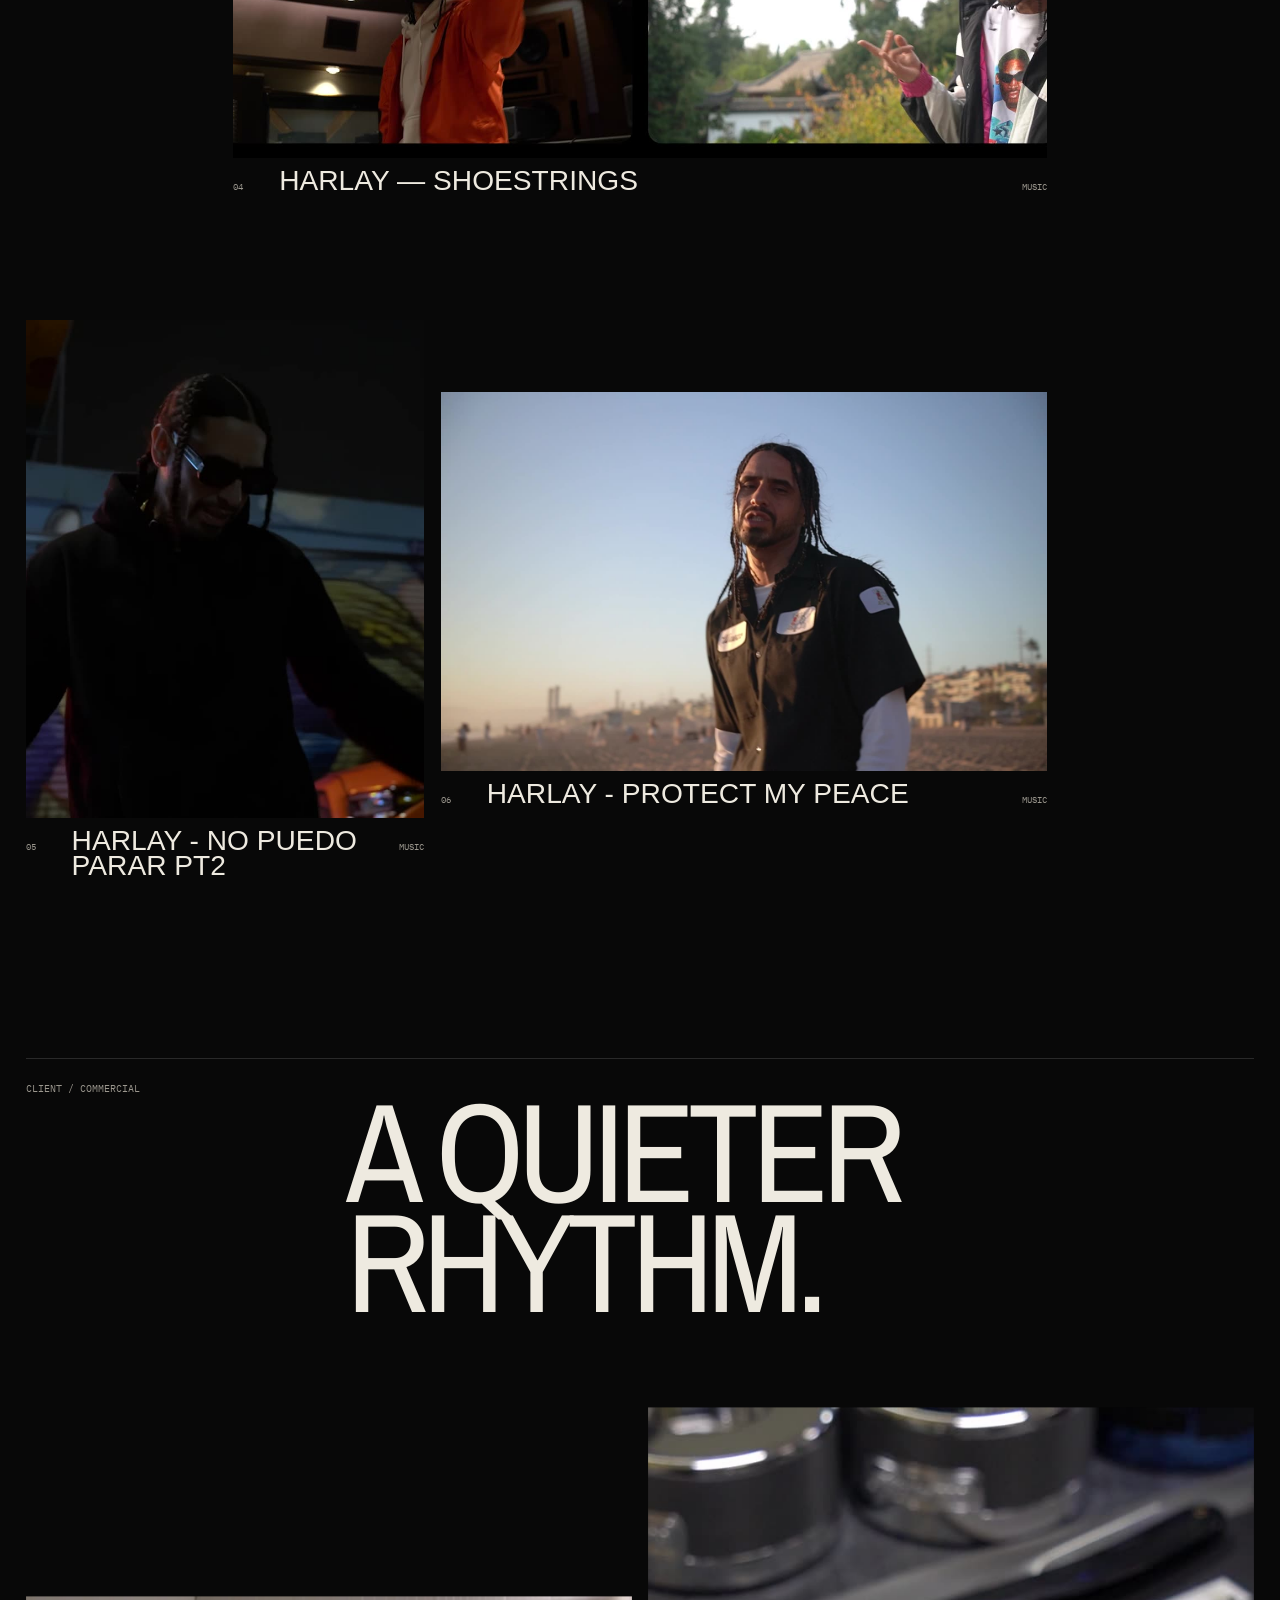
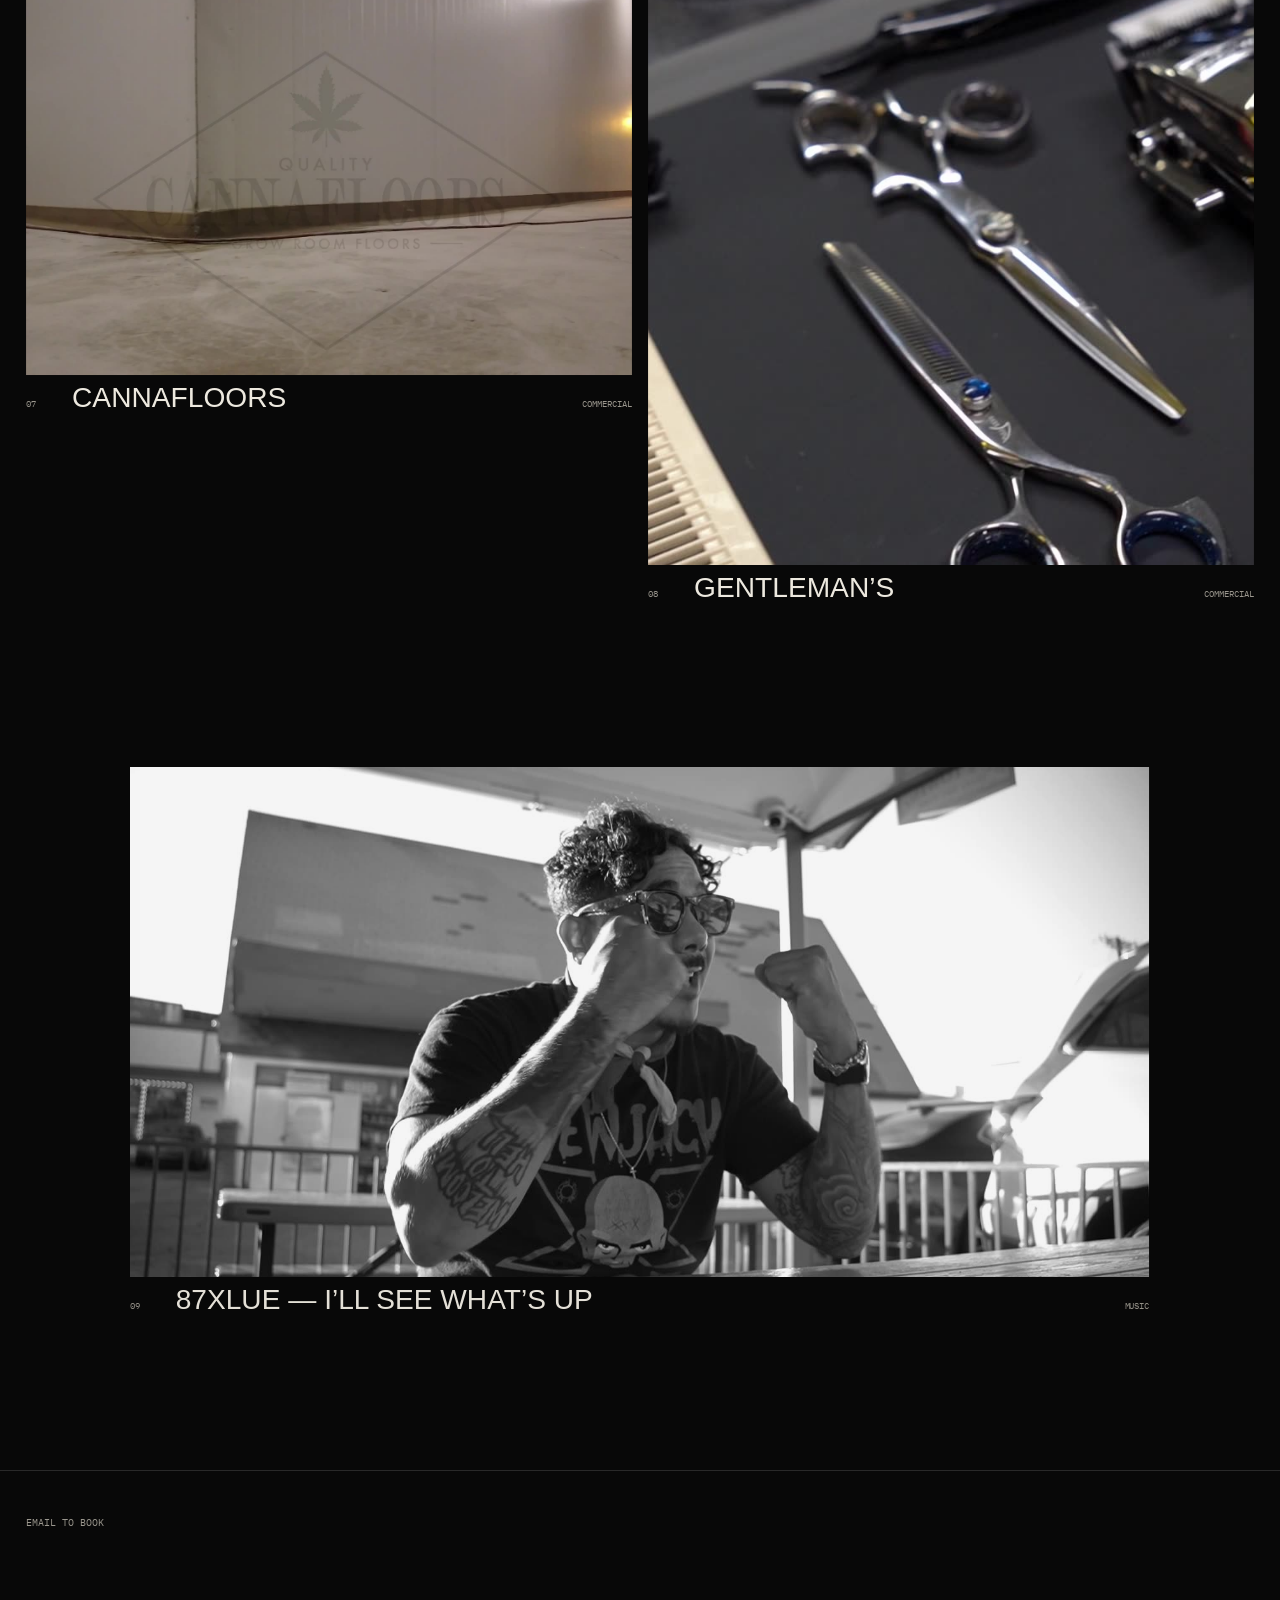
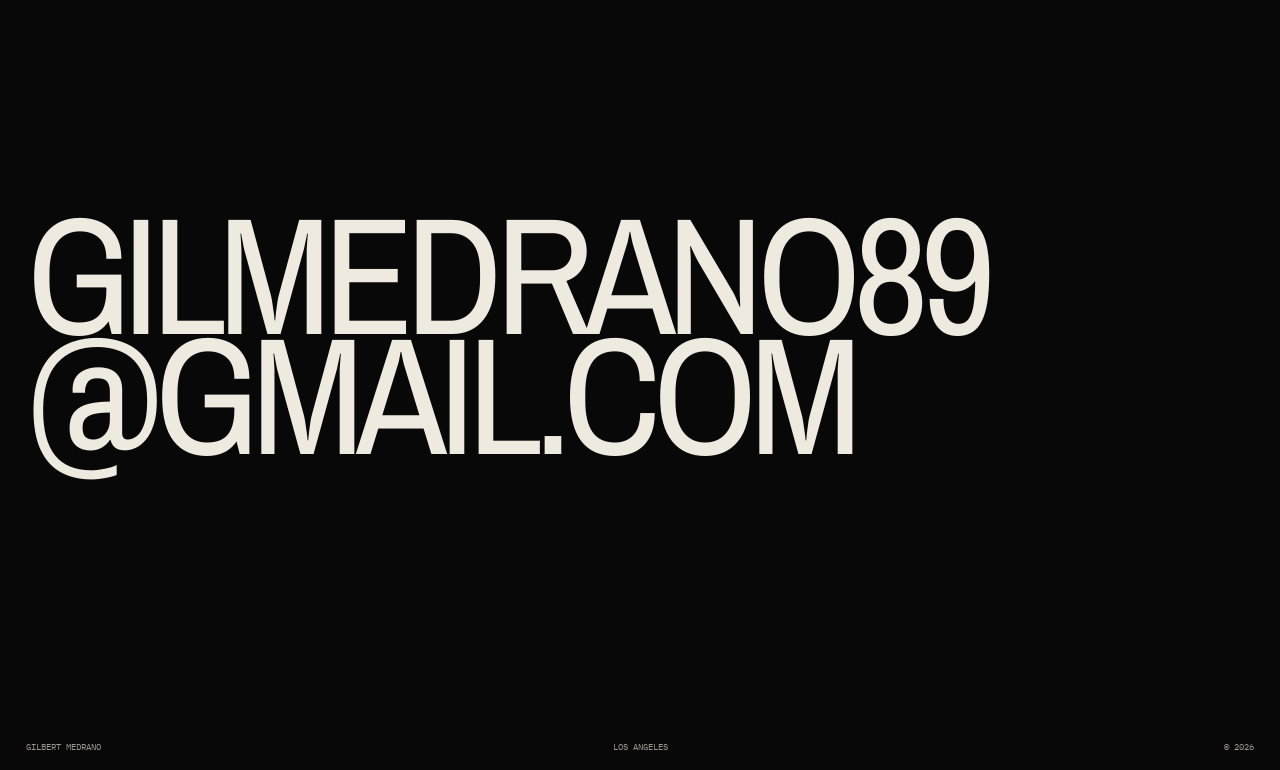
==== commit b526f9db: "preview: apply Gilbert content notes" ====
--- a/index.html
+++ b/index.html
@@ -1,158 +1 @@
-<!doctype html>
-<html lang="en">
-<head>
-  <meta charset="UTF-8" />
-  <meta name="viewport" content="width=device-width, initial-scale=1.0" />
-  <meta name="theme-color" content="#0a0a09" />
-  <meta name="description" content="Selected work by Gilbert Medrano." />
-  <title>Gilbert Medrano — Selected Work</title>
-  <link rel="preconnect" href="https://fonts.googleapis.com">
-  <link rel="preconnect" href="https://fonts.gstatic.com" crossorigin>
-  <link href="https://fonts.googleapis.com/css2?family=Archivo+Narrow:wght@400;500;600&family=IBM+Plex+Mono:wght@400;500&display=swap" rel="stylesheet">
-  <link rel="stylesheet" href="./style.css" />
-</head>
-<body>
-  <div class="grain" aria-hidden="true"></div>
-
-  <header class="masthead">
-    <a class="wordmark" href="#top" aria-label="Gilbert Medrano home">Gilbert Medrano</a>
-    <div class="masthead-center" aria-hidden="true">Selected work</div>
-    <a class="contact-link" href="#contact">Email to book</a>
-  </header>
-
-  <main id="top">
-    <section class="hero" aria-label="Selected work preview">
-      <div class="hero-media" id="hero-media">
-        <video id="hero-reel" class="hero-video" autoplay muted playsinline loop preload="metadata" poster="./public/media/dead-city-01.jpg" aria-hidden="true">
-          <source src="./public/media/hero-reel.mp4" type="video/mp4" />
-        </video>
-        <img class="hero-fallback" src="./public/media/dead-city-01.jpg" alt="" aria-hidden="true" />
-      </div>
-      <div class="hero-scrim" aria-hidden="true"></div>
-      <div class="hero-meta">
-        <div class="hero-index" id="hero-index">01 / 07</div>
-        <div>
-          <div class="hero-title" id="hero-title">Dead City — Jimothy</div>
-          <div class="hero-type" id="hero-type">Music</div>
-        </div>
-      </div>
-      <a class="hero-cue" href="#work">View work <span aria-hidden="true">↓</span></a>
-    </section>
-
-    <section class="work" id="work">
-      <div class="section-intro">
-        <p class="eyebrow">Selected work / 01–09</p>
-        <p class="statement">Run n gun: little to no extra lighting. People, places, performance and process. The image does the talking.</p>
-      </div>
-
-      <div class="project-grid" id="project-grid">
-        <article class="project project--wide" data-project="dead-city">
-          <a class="project-link" href="#project-viewer" aria-label="Dead City — Jimothy">
-            <div class="project-media" data-frames="dead-city-01.jpg,dead-city-02.jpg,dead-city-03.jpg">
-              <img src="./public/media/dead-city-01.jpg" alt="Frame from Dead City — Jimothy" loading="lazy" />
-            </div>
-            <div class="project-caption"><span>01</span><h2>Dead City — Jimothy</h2><span>Music</span></div>
-          </a>
-        </article>
-
-        <article class="project project--tall" data-project="scalp-shacklerot">
-          <a class="project-link" href="#project-viewer" aria-label="Scalp Shacklerot">
-            <div class="project-media" data-frames="scalp-shacklerot-01.jpg,scalp-shacklerot-02.jpg,scalp-shacklerot-03.jpg">
-              <img src="./public/media/scalp-shacklerot-01.jpg" alt="Frame from Scalp Shacklerot" loading="lazy" />
-            </div>
-            <div class="project-caption"><span>02</span><h2>Scalp Shacklerot</h2><span>Music</span></div>
-          </a>
-        </article>
-
-        <article class="project project--tall" data-project="panda">
-          <a class="project-link" href="#project-viewer" aria-label="Harlay - Panda">
-            <div class="project-media" data-frames="panda-01.jpg,panda-02.jpg,panda-03.jpg">
-              <img src="./public/media/panda-01.jpg" alt="Frame from Harlay - Panda" loading="lazy" />
-            </div>
-            <div class="project-caption"><span>03</span><h2>Harlay - Panda</h2><span>Music</span></div>
-          </a>
-        </article>
-
-        <article class="project project--standard" data-project="shoestrings">
-          <a class="project-link" href="#project-viewer" aria-label="Harlay — ShoeStrings">
-            <div class="project-media" data-frames="shoestrings-01.jpg,shoestrings-02.jpg,shoestrings-03.jpg">
-              <img src="./public/media/shoestrings-01.jpg" alt="Frame from Harlay — ShoeStrings" loading="lazy" />
-            </div>
-            <div class="project-caption"><span>04</span><h2>Harlay — ShoeStrings</h2><span>Music</span></div>
-          </a>
-        </article>
-
-        <article class="project project--standard" data-project="no-puedo">
-          <a class="project-link" href="#project-viewer" aria-label="Harlay - No Puedo Parar pt2">
-            <div class="project-media" data-frames="no-puedo-01.jpg,no-puedo-02.jpg,no-puedo-03.jpg">
-              <img src="./public/media/no-puedo-01.jpg" alt="Frame from Harlay - No Puedo Parar pt2" loading="lazy" />
-            </div>
-            <div class="project-caption"><span>05</span><h2>Harlay - No Puedo Parar pt2</h2><span>Music</span></div>
-          </a>
-        </article>
-
-        <article class="project project--calm" data-project="protect-my-peace">
-          <a class="project-link" href="#project-viewer" aria-label="Harlay - Protect My Peace">
-            <div class="project-media" data-frames="protect-my-peace-01.jpg,protect-my-peace-02.jpg,protect-my-peace-03.jpg">
-              <img src="./public/media/protect-my-peace-01.jpg" alt="Frame from Harlay - Protect My Peace" loading="lazy" />
-            </div>
-            <div class="project-caption"><span>06</span><h2>Harlay - Protect My Peace</h2><span>Music</span></div>
-          </a>
-        </article>
-
-        <article class="project project--wide" data-project="87xlue">
-          <a class="project-link" href="#project-viewer" aria-label="87XLUE — I’ll See What’s Up">
-            <div class="project-media" data-frames="87xlue-01.jpg,87xlue-02.jpg,87xlue-03.jpg">
-              <img src="./public/media/87xlue-01.jpg" alt="Frame from 87XLUE — I’ll See What’s Up" loading="lazy" />
-            </div>
-            <div class="project-caption"><span>07</span><h2>87XLUE — I’ll See What’s Up</h2><span>Music</span></div>
-          </a>
-        </article>
-
-        <div class="mode-break" aria-hidden="true"><span>Commercial / client work</span></div>
-
-        <article class="project project--commercial" data-project="cannafloors">
-          <a class="project-link" href="#project-viewer" aria-label="CannaFloors">
-            <div class="project-media" data-frames="cannafloors-01.jpg,cannafloors-02.jpg,cannafloors-03.jpg">
-              <img src="./public/media/cannafloors-01.jpg" alt="Frame from CannaFloors" loading="lazy" />
-            </div>
-            <div class="project-caption"><span>08</span><h2>CannaFloors</h2><span>Commercial</span></div>
-          </a>
-        </article>
-
-        <article class="project project--commercial" data-project="gentlemans">
-          <a class="project-link" href="#project-viewer" aria-label="Gentleman's">
-            <div class="project-media" data-frames="gentlemans-01.jpg,gentlemans-02.jpg,gentlemans-03.jpg">
-              <img src="./public/media/gentlemans-01.jpg" alt="Frame from Gentleman's" loading="lazy" />
-            </div>
-            <div class="project-caption"><span>09</span><h2>Gentleman’s</h2><span>Commercial</span></div>
-          </a>
-        </article>
-      </div>
-    </section>
-
-    <section class="contact" id="contact">
-      <p class="eyebrow">Email to book</p>
-      <a href="mailto:gilmedrano89@gmail.com">gilmedrano89@gmail.com</a>
-    </section>
-  </main>
-
-  <dialog class="project-viewer" id="project-viewer" aria-labelledby="viewer-title">
-    <button class="viewer-close" type="button" aria-label="Close project">Close <span aria-hidden="true">×</span></button>
-    <div class="viewer-head">
-      <span class="viewer-index" id="viewer-index"></span>
-      <h2 id="viewer-title"></h2>
-      <span class="viewer-type" id="viewer-type"></span>
-    </div>
-    <div class="viewer-frames" id="viewer-frames"></div>
-  </dialog>
-
-  <footer class="footer">
-    <span>Gilbert Medrano</span>
-    <span>Selected work</span>
-    <span id="year"></span>
-  </footer>
-
-  <script src="./script.js"></script>
-</body>
-</html>
+<!DOCTYPE html><html lang="en"><head><meta charSet="utf-8"/><meta name="viewport" content="width=device-width, initial-scale=1"/><link rel="preload" as="image" href="/media/dead-city-01.jpg"/><link rel="preload" as="image" href="/media/scalp-shacklerot-01.jpg"/><link rel="preload" as="image" href="/media/panda-01.jpg"/><link rel="preload" as="image" href="/media/shoestrings-01.jpg"/><link rel="preload" as="image" href="/media/no-puedo-01.jpg"/><link rel="preload" as="image" href="/media/protect-my-peace-01.jpg"/><link rel="preload" as="image" href="/media/cannafloors-01.jpg"/><link rel="preload" as="image" href="/media/gentlemans-01.jpg"/><link rel="preload" as="image" href="/media/87xlue-01.jpg"/><link rel="stylesheet" href="/_next/static/chunks/01m8p449n344h.css" data-precedence="next"/><link rel="preload" as="script" fetchPriority="low" href="/_next/static/chunks/3l04zcqx63h3y.js"/><script src="/_next/static/chunks/41qfcvra0dvw4.js" async=""></script><script src="/_next/static/chunks/27t_qfc-3_lzs.js" async=""></script><script src="/_next/static/chunks/turbopack-204cpt9buc445.js" async=""></script><script src="/_next/static/chunks/3fntmmi971322.js" async=""></script><script src="/_next/static/chunks/0tyiabo0jwbsi.js" async=""></script><title>Gilbert Medrano — Selected Work</title><meta name="description" content="Selected film and commercial work by Gilbert Medrano."/><script src="/_next/static/chunks/0cz1d0mv5g_q7.js" noModule=""></script></head><body><div hidden=""><!--$--><!--/$--></div><div><header class="mast"><a href="#top">GILBERT MEDRANO</a><span>DIRECTOR / IMAGE MAKER</span><a href="#contact">EMAIL TO BOOK</a></header><main id="top"><section class="hero"><video class="hero-video" autoPlay="" muted="" loop="" playsInline="" poster="/media/dead-city-01.jpg"><source src="/media/hero-reel.mp4" type="video/mp4"/></video><div class="veil"></div><div class="hero-copy"><div class="overflow"><div class="line">SELECTED</div></div><div class="overflow"><div class="line ghost">WORK / 26</div></div></div><div class="reel-index">PLAYING <b>01</b> / 09</div><a class="scroll" href="#work">SCROLL TO ENTER ↓</a></section><section class="manifesto"><span>LOS ANGELES / 2026</span><div class="manifesto-copy"><p>People. Places. Performance. Process.<br/><i>The image does the talking.</i></p><div class="method">RUN N GUN / LITTLE TO NO EXTRA LIGHTING</div></div></section><section class="work" id="work"><button class="project p0"><div class="media"><img src="/media/dead-city-01.jpg" alt=""/><div class="scan"></div></div><div class="cap"><span>01</span><h2>Dead City — Jimothy</h2><span>Music</span></div></button><button class="project p1"><div class="media"><img src="/media/scalp-shacklerot-01.jpg" alt=""/><div class="scan"></div></div><div class="cap"><span>02</span><h2>Scalp Shacklerot</h2><span>Music</span></div></button><button class="project p2"><div class="media"><img src="/media/panda-01.jpg" alt=""/><div class="scan"></div></div><div class="cap"><span>03</span><h2>Harlay - Panda</h2><span>Music</span></div></button><button class="project p3"><div class="media"><img src="/media/shoestrings-01.jpg" alt=""/><div class="scan"></div></div><div class="cap"><span>04</span><h2>Harlay — ShoeStrings</h2><span>Music</span></div></button><button class="project p4"><div class="media"><img src="/media/no-puedo-01.jpg" alt=""/><div class="scan"></div></div><div class="cap"><span>05</span><h2>Harlay - No Puedo Parar pt2</h2><span>Music</span></div></button><button class="project p5"><div class="media"><img src="/media/protect-my-peace-01.jpg" alt=""/><div class="scan"></div></div><div class="cap"><span>06</span><h2>Harlay - Protect My Peace</h2><span>Music</span></div></button></section><div class="commercial-title"><span>CLIENT / COMMERCIAL</span><strong>A quieter rhythm.</strong></div><section class="work commercial"><button class="project p6"><div class="media"><img src="/media/cannafloors-01.jpg" alt=""/><div class="scan"></div></div><div class="cap"><span>07</span><h2>CannaFloors</h2><span>Commercial</span></div></button><button class="project p7"><div class="media"><img src="/media/gentlemans-01.jpg" alt=""/><div class="scan"></div></div><div class="cap"><span>08</span><h2>Gentleman’s</h2><span>Commercial</span></div></button></section><section class="work finale"><button class="project p8"><div class="media"><img src="/media/87xlue-01.jpg" alt=""/><div class="scan"></div></div><div class="cap"><span>09</span><h2>87XLUE — I’ll See What’s Up</h2><span>Music</span></div></button></section><section class="contact" id="contact"><span>EMAIL TO BOOK</span><a href="mailto:gilmedrano89@gmail.com?subject=Booking%20inquiry">GILMEDRANO89<br/>@GMAIL.COM</a><footer><span>GILBERT MEDRANO</span><span>LOS ANGELES</span><span>© 2026</span></footer></section></main></div><!--$--><!--/$--><script src="/_next/static/chunks/3l04zcqx63h3y.js" id="_R_" async=""></script><script>(self.__next_f=self.__next_f||[]).push([0])</script><script>self.__next_f.push([1,"1:\"$Sreact.fragment\"\n2:I[39756,[\"/_next/static/chunks/3fntmmi971322.js\"],\"default\"]\n3:I[37457,[\"/_next/static/chunks/3fntmmi971322.js\"],\"default\"]\n4:I[35203,[\"/_next/static/chunks/3fntmmi971322.js\",\"/_next/static/chunks/0tyiabo0jwbsi.js\"],\"default\"]\n5:I[97367,[\"/_next/static/chunks/3fntmmi971322.js\"],\"OutletBoundary\"]\n6:\"$Sreact.suspense\"\n8:I[97367,[\"/_next/static/chunks/3fntmmi971322.js\"],\"ViewportBoundary\"]\na:I[97367,[\"/_next/static/chunks/3fntmmi971322.js\"],\"MetadataBoundary\"]\nc:I[68027,[\"/_next/static/chunks/3fntmmi971322.js\"],\"default\",1]\n:HL[\"/_next/static/chunks/01m8p449n344h.css\",\"style\"]\n0:{\"P\":null,\"c\":[\"\",\"\"],\"q\":\"\",\"i\":false,\"f\":[[[\"\",{\"children\":[\"__PAGE__\",{},\"$undefined\",\"$undefined\",4608]},\"$undefined\",\"$undefined\",4624],[[\"$\",\"$1\",\"c\",{\"children\":[[[\"$\",\"link\",\"0\",{\"rel\":\"stylesheet\",\"href\":\"/_next/static/chunks/01m8p449n344h.css\",\"precedence\":\"next\",\"crossOrigin\":\"$undefined\",\"nonce\":\"$undefined\"}],[\"$\",\"script\",\"script-0\",{\"src\":\"/_next/static/chunks/3fntmmi971322.js\",\"async\":true,\"nonce\":\"$undefined\"}]],[\"$\",\"html\",null,{\"lang\":\"en\",\"children\":[\"$\",\"body\",null,{\"children\":[\"$\",\"$L2\",null,{\"parallelRouterKey\":\"children\",\"error\":\"$undefined\",\"errorStyles\":\"$undefined\",\"errorScripts\":\"$undefined\",\"template\":[\"$\",\"$L3\",null,{}],\"templateStyles\":\"$undefined\",\"templateScripts\":\"$undefined\",\"notFound\":[[[\"$\",\"title\",null,{\"children\":\"404: This page could not be found.\"}],[\"$\",\"div\",null,{\"style\":{\"fontFamily\":\"system-ui,\\\"Segoe UI\\\",Roboto,Helvetica,Arial,sans-serif,\\\"Apple Color Emoji\\\",\\\"Segoe UI Emoji\\\"\",\"height\":\"100vh\",\"textAlign\":\"center\",\"display\":\"flex\",\"flexDirection\":\"column\",\"alignItems\":\"center\",\"justifyContent\":\"center\"},\"children\":[\"$\",\"div\",null,{\"children\":[[\"$\",\"style\",null,{\"dangerouslySetInnerHTML\":{\"__html\":\"body{color:#000;background:#fff;margin:0}.next-error-h1{border-right:1px solid rgba(0,0,0,.3)}@media (prefers-color-scheme:dark){body{color:#fff;background:#000}.next-error-h1{border-right:1px solid rgba(255,255,255,.3)}}\"}}],[\"$\",\"h1\",null,{\"className\":\"next-error-h1\",\"style\":{\"display\":\"inline-block\",\"margin\":\"0 20px 0 0\",\"padding\":\"0 23px 0 0\",\"fontSize\":24,\"fontWeight\":500,\"verticalAlign\":\"top\",\"lineHeight\":\"49px\"},\"children\":404}],[\"$\",\"div\",null,{\"style\":{\"display\":\"inline-block\"},\"children\":[\"$\",\"h2\",null,{\"style\":{\"fontSize\":14,\"fontWeight\":400,\"lineHeight\":\"49px\",\"margin\":0},\"children\":\"This page could not be found.\"}]}]]}]}]],[]],\"forbidden\":\"$undefined\",\"unauthorized\":\"$undefined\"}]}]}]]}],{\"children\":[[\"$\",\"$1\",\"c\",{\"children\":[[\"$\",\"$L4\",null,{}],[[\"$\",\"script\",\"script-0\",{\"src\":\"/_next/static/chunks/0tyiabo0jwbsi.js\",\"async\":true,\"nonce\":\"$undefined\"}]],[\"$\",\"$L5\",null,{\"children\":[\"$\",\"$6\",null,{\"name\":\"Next.MetadataOutlet\",\"children\":\"$@7\"}]}]]}],{},null,false,null]},null,false,null],[\"$\",\"$1\",\"h\",{\"children\":[null,[\"$\",\"$L8\",null,{\"children\":\"$L9\"}],[\"$\",\"div\",null,{\"hidden\":true,\"children\":[\"$\",\"$La\",null,{\"children\":[\"$\",\"$6\",null,{\"name\":\"Next.Metadata\",\"children\":\"$Lb\"}]}]}],null]}],false]],\"m\":\"$undefined\",\"G\":[\"$c\",[[\"$\",\"link\",\"0\",{\"rel\":\"stylesheet\",\"href\":\"/_next/static/chunks/01m8p449n344h.css\",\"precedence\":\"next\",\"crossOrigin\":\"$undefined\",\"nonce\":\"$undefined\"}]]],\"S\":true,\"h\":null,\"r\":\"$undefined\",\"s\":\"$undefined\",\"a\":\"$undefined\",\"l\":\"$undefined\",\"p\":\"$undefined\",\"d\":\"$undefined\",\"b\":\"Ve2Zt5VHwNe6NjYrhiBIp\"}\n9:[[\"$\",\"meta\",\"0\",{\"charSet\":\"utf-8\"}],[\"$\",\"meta\",\"1\",{\"name\":\"viewport\",\"content\":\"width=device-width, initial-scale=1\"}]]\n7:null\nb:[[\"$\",\"title\",\"0\",{\"children\":\"Gilbert Medrano — Selected Work\"}],[\"$\",\"meta\",\"1\",{\"name\":\"description\",\"content\":\"Selected film and commercial work by Gilbert Medrano.\"}]]\n"])</script></body></html>
--- a/_next/static/chunks/01m8p449n344h.css
+++ b/_next/static/chunks/01m8p449n344h.css
@@ -0,0 +1,2 @@
+@import "https://fonts.googleapis.com/css2?family=Archivo+Narrow:wght@400;500;600&family=IBM+Plex+Mono:wght@400;500&display=swap";
+:root{--black:#080808;--paper:#eeeae0;--dim:#9b978e}*{box-sizing:border-box}html,body{background:var(--black);color:var(--paper);margin:0;font-family:Archivo Narrow,sans-serif}html{scroll-behavior:auto}a{color:inherit;text-decoration:none}button{color:inherit}.mast{z-index:40;letter-spacing:.05em;mix-blend-mode:difference;color:#fff;grid-template-columns:1fr auto 1fr;width:100%;padding:20px 2vw;font:10px IBM Plex Mono;display:grid;position:fixed;top:0}.mast>:nth-child(2){justify-self:center}.mast>:last-child{justify-self:end}.hero{height:100svh;min-height:650px;position:relative;overflow:hidden}.hero-video{object-fit:cover;filter:saturate(.9)contrast(1.08);width:112%;height:112%;position:absolute;inset:-6%}.veil{background:linear-gradient(#0000001a,#00000014 45%,#000000b8);position:absolute;inset:0}.hero-copy{letter-spacing:-.055em;text-transform:uppercase;font-size:clamp(86px,16.8vw,290px);font-weight:500;line-height:.69;position:absolute;bottom:8vh;left:2vw}.overflow{padding-right:.08em;overflow:hidden}.ghost{-webkit-text-stroke:1px #ffffffd9;color:#0000}.reel-index,.scroll{letter-spacing:.04em;font:10px IBM Plex Mono;position:absolute;bottom:24px}.reel-index{left:2vw}.scroll{right:2vw}.manifesto{border-top:1px solid #272727;grid-template-columns:1fr 2fr;min-height:75vh;padding:15vh 2vw;display:grid}.manifesto span,.commercial-title span,.contact>span{color:var(--dim);font:10px IBM Plex Mono}.manifesto-copy{min-width:0}.manifesto p{text-transform:uppercase;letter-spacing:-.035em;margin:0;font-size:clamp(42px,6.4vw,108px);line-height:.91}.manifesto i{color:var(--dim);font-weight:400}.method{letter-spacing:.05em;color:var(--dim);border-top:1px solid #292929;margin-top:34px;padding-top:12px;font:10px IBM Plex Mono}.work{grid-template-columns:repeat(12,1fr);gap:14vh 1.3vw;padding:4vh 2vw 18vh;display:grid}.project{appearance:none;text-align:left;cursor:pointer;background:0 0;border:0;grid-column:span 6;padding:0}.project:nth-child(3n+1){grid-column:span 8}.project:nth-child(3n+2){grid-column:span 4}.project:nth-child(4){grid-column:3/span 8}.media{aspect-ratio:16/10;background:#171717;position:relative;overflow:hidden}.project:nth-child(3n+2) .media{aspect-ratio:4/5}.media img{object-fit:cover;width:100%;height:100%;transition:transform .9s cubic-bezier(.2,.8,.2,1),filter .5s}.project:hover img{filter:saturate(1.18);transform:scale(1.045)}.scan{opacity:0;background:repeating-linear-gradient(0deg,#0000 0 3px,#ffffff09 4px);transition:opacity .3s;position:absolute;inset:0}.project:hover .scan{opacity:1}.cap{grid-template-columns:36px 1fr auto;align-items:baseline;gap:10px;padding-top:10px;display:grid}.cap span{color:var(--dim);text-transform:uppercase;font:9px IBM Plex Mono}.cap h2{text-transform:uppercase;margin:0;font-size:clamp(20px,2.2vw,36px);font-weight:500;line-height:.9}.commercial-title{border-top:1px solid #292929;margin:2vh 2vw 10vh;padding-top:16px}.commercial-title strong{text-transform:uppercase;letter-spacing:-.05em;margin-left:25vw;font-size:clamp(62px,11vw,180px);font-weight:400;line-height:.78;display:block}.commercial{padding-top:0}.commercial .project{grid-column:span 6}.finale{padding-top:0}.finale .project{grid-column:2/span 10}.finale .media{aspect-ratio:16/8}.contact{border-top:1px solid #292929;flex-direction:column;min-height:100svh;padding:5vh 2vw 2vh;display:flex}.contact>a{letter-spacing:-.055em;text-transform:uppercase;margin:auto 0;font-size:clamp(58px,13vw,210px);line-height:.72}.contact footer{color:var(--dim);grid-template-columns:1fr auto 1fr;font:9px IBM Plex Mono;display:grid}.contact footer span:nth-child(2){justify-self:center}.contact footer span:last-child{justify-self:end}.lightbox{z-index:100;background:var(--paper);color:var(--black);padding:2vw;position:fixed;inset:0;overflow:auto}.lightbox>button{z-index:2;cursor:pointer;background:0 0;border:0;border-bottom:1px solid;font:10px IBM Plex Mono;position:fixed;top:20px;right:2vw}.light-head{border-bottom:1px solid #bbb;grid-template-columns:8vw 1fr auto;align-items:end;min-height:58vh;padding-top:15vh;display:grid}.light-head span{font:10px IBM Plex Mono}.light-head h2{letter-spacing:-.05em;text-transform:uppercase;margin:0;font-size:clamp(70px,12vw,190px);font-weight:500;line-height:.75}.frames{gap:2vw;padding-top:2vw;display:grid}.frames img{object-fit:cover;width:100%;max-height:90vh}.frames img:nth-child(2){justify-self:end;width:72%}.frames img:nth-child(3){width:58%}@media (max-width:700px){.finale .project{grid-column:1/-1}.finale .media{aspect-ratio:16/10}.mast{grid-template-columns:1fr auto}.mast>:nth-child(2){display:none}.hero-copy{font-size:22vw;bottom:13vh}.manifesto{grid-template-columns:1fr;gap:40px;min-height:65vh}.work{gap:9vh 0}.project,.project:nth-child(n){grid-column:1/-1}.commercial-title strong{margin:35px 0 0}.light-head{grid-template-columns:1fr;padding-top:18vh}.light-head h2{font-size:16vw}.frames img:nth-child(n){width:100%}.contact>a{font-size:14vw}}@media (prefers-reduced-motion:reduce){*{scroll-behavior:auto!important}.project img{transition:none}}
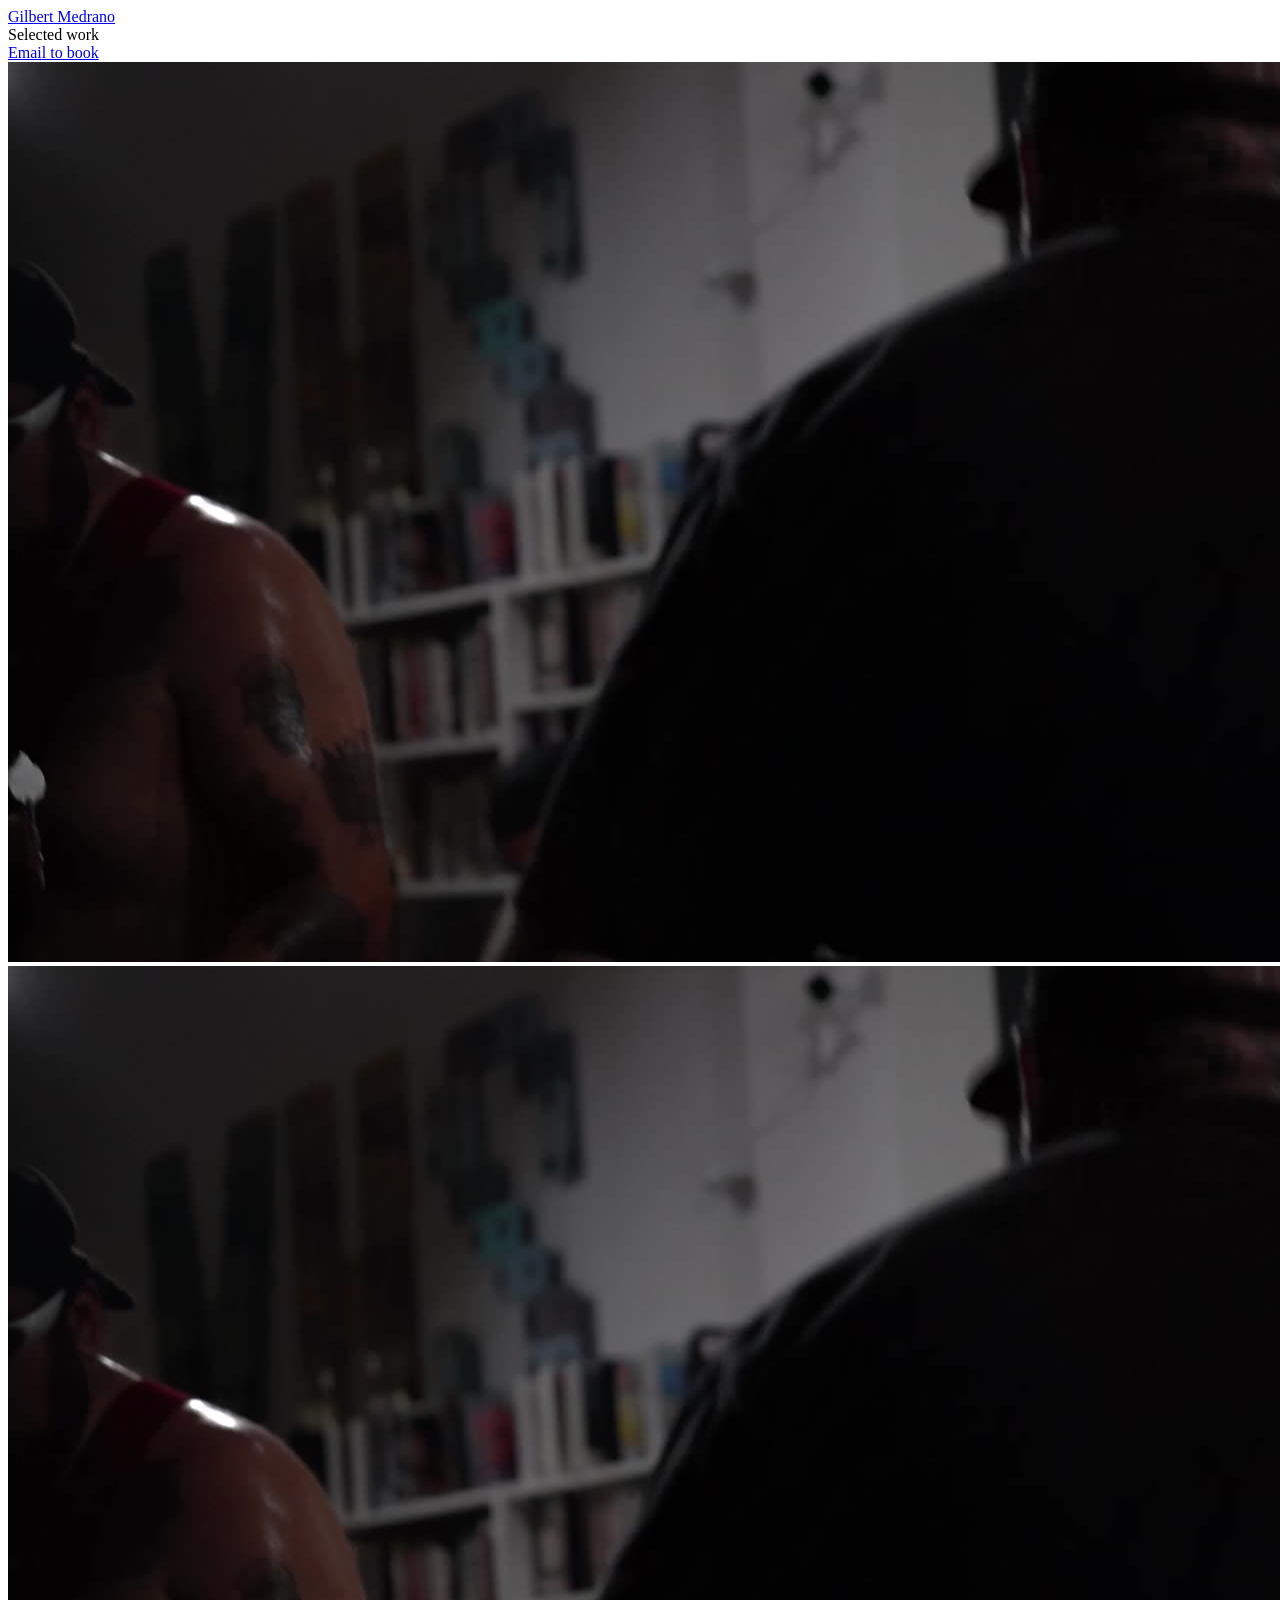
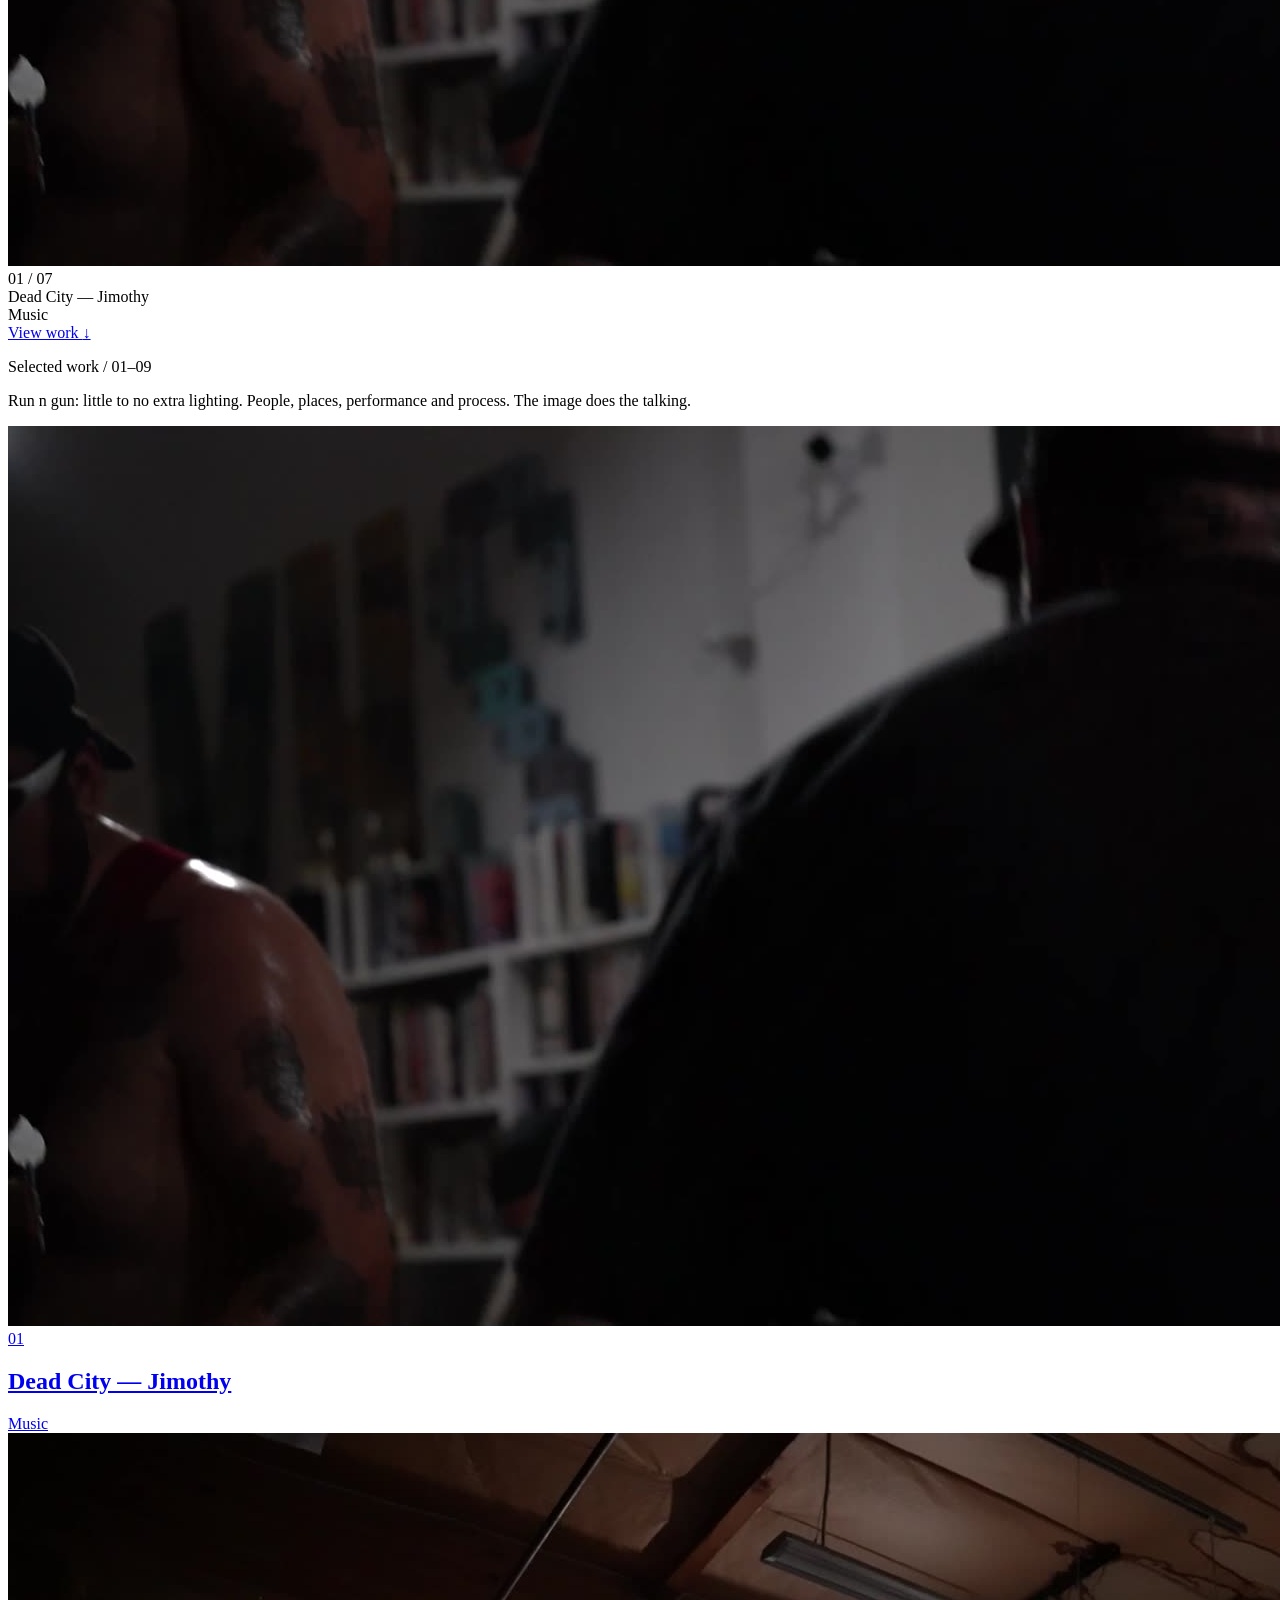
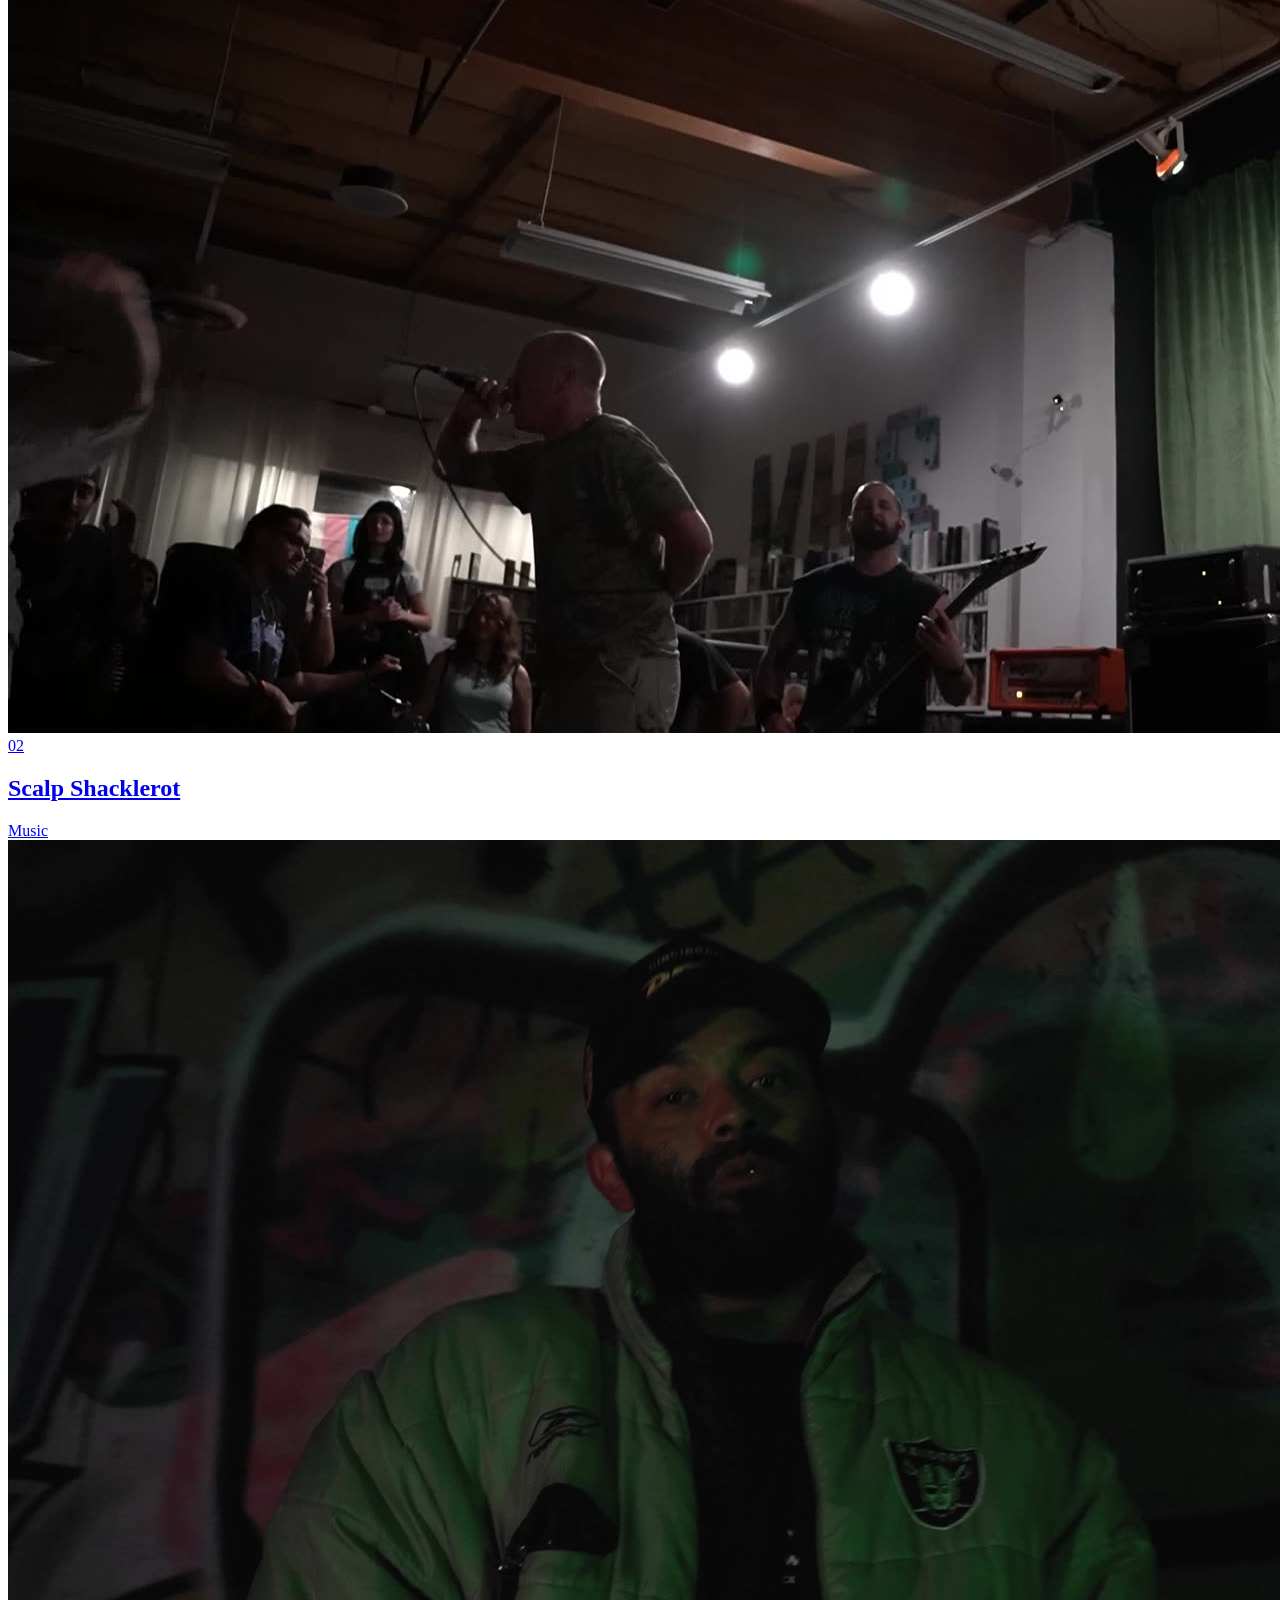
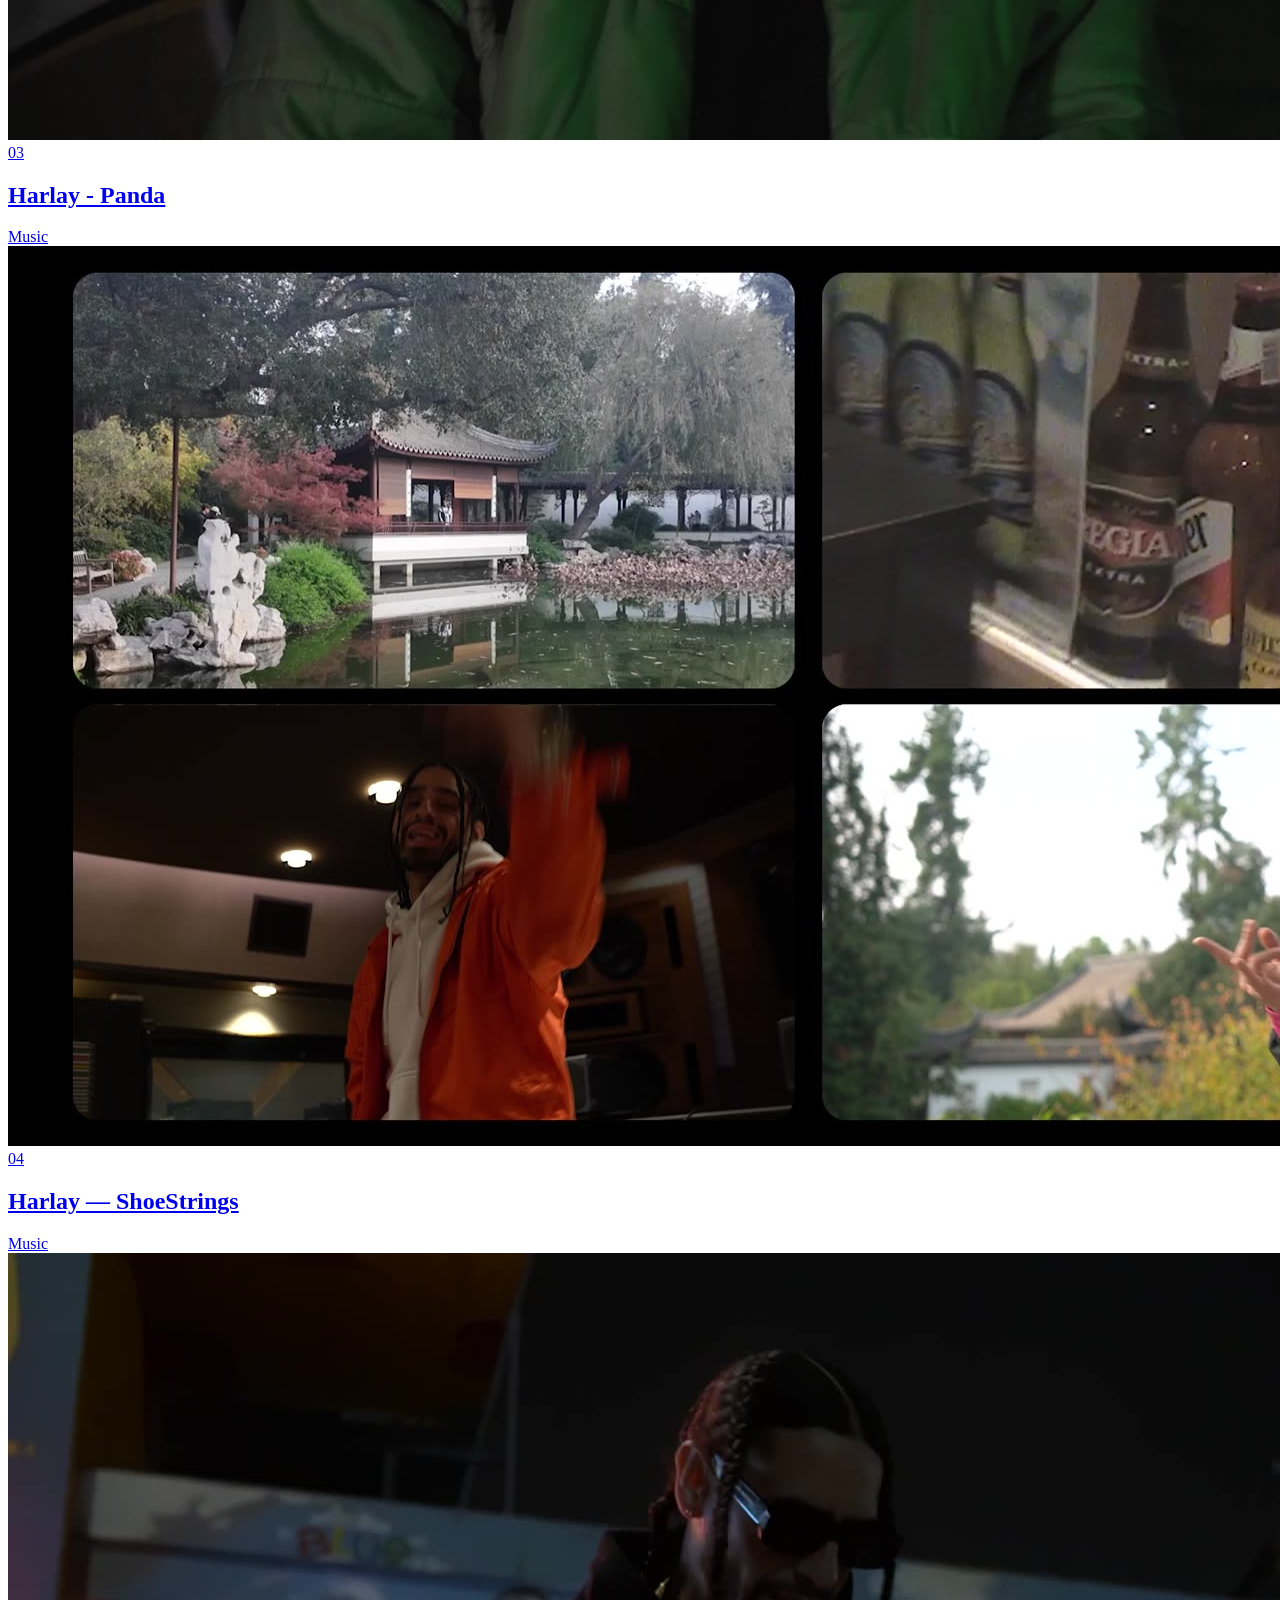
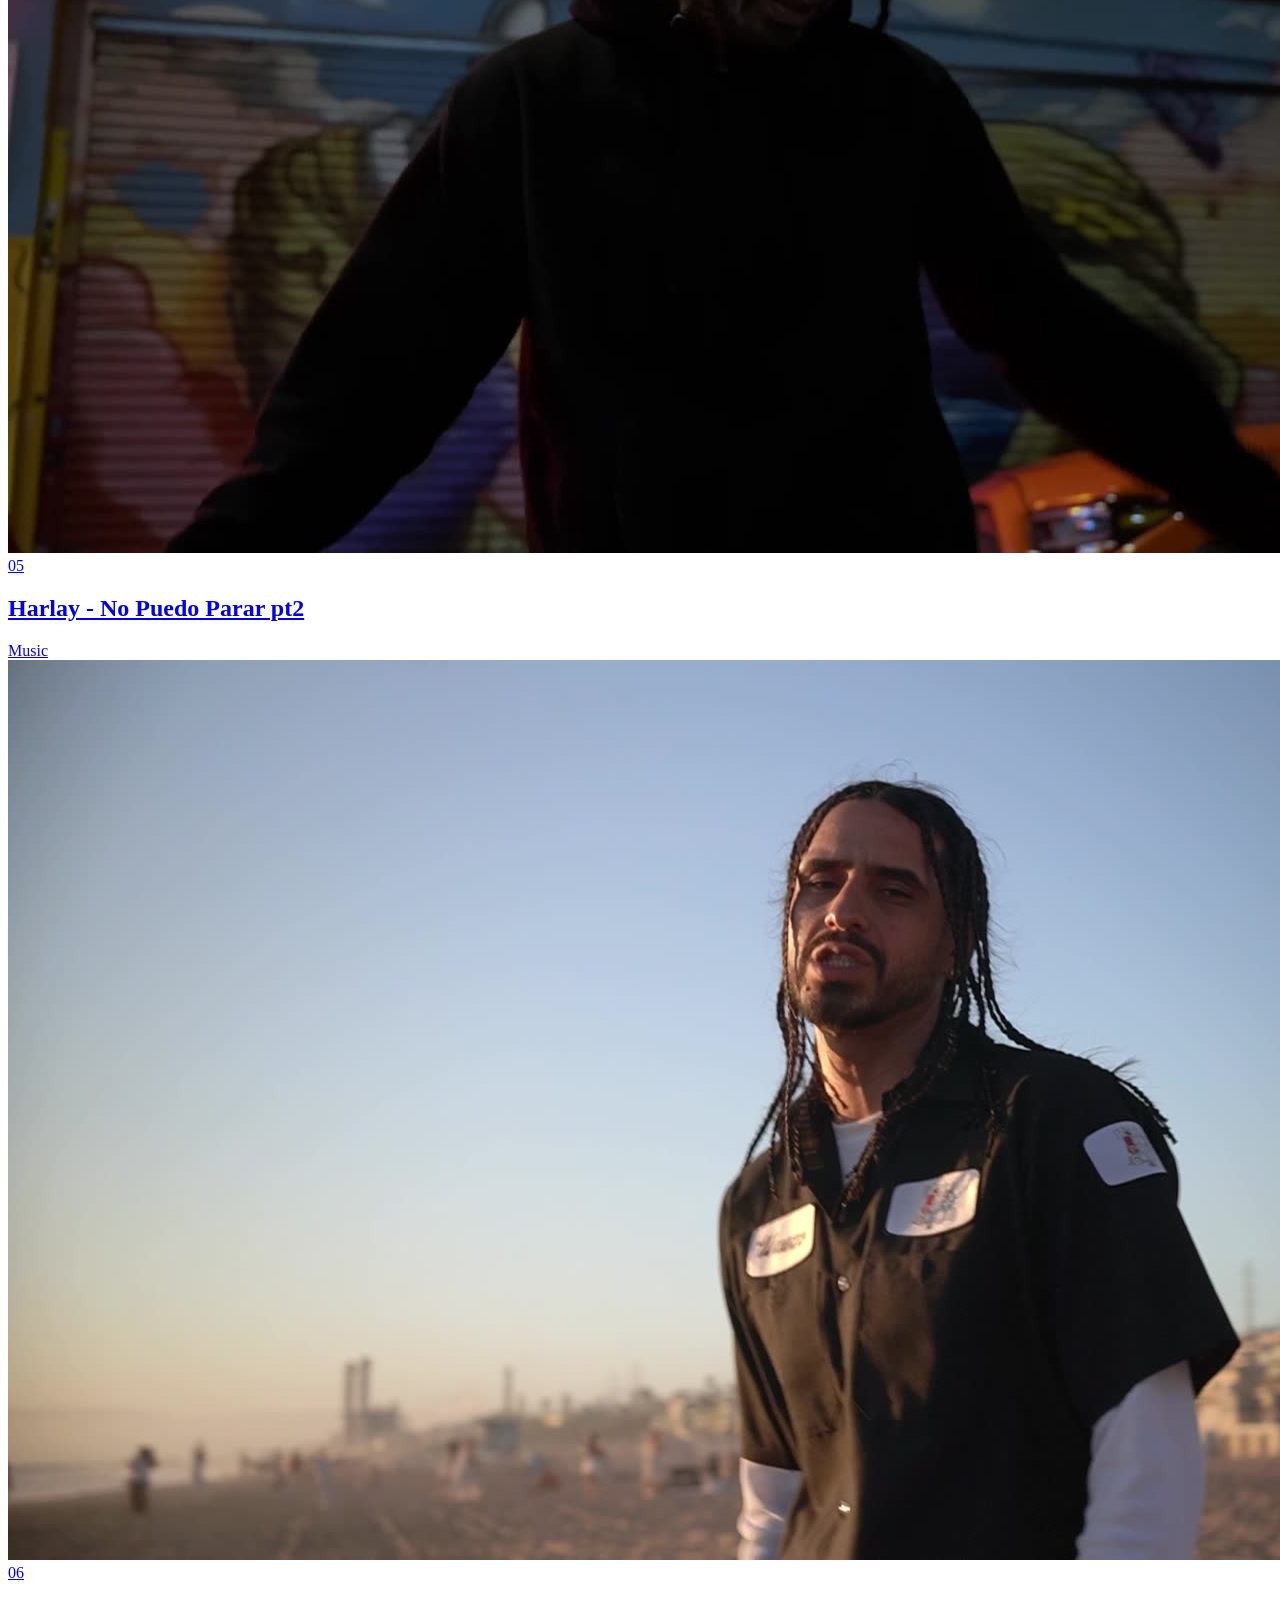
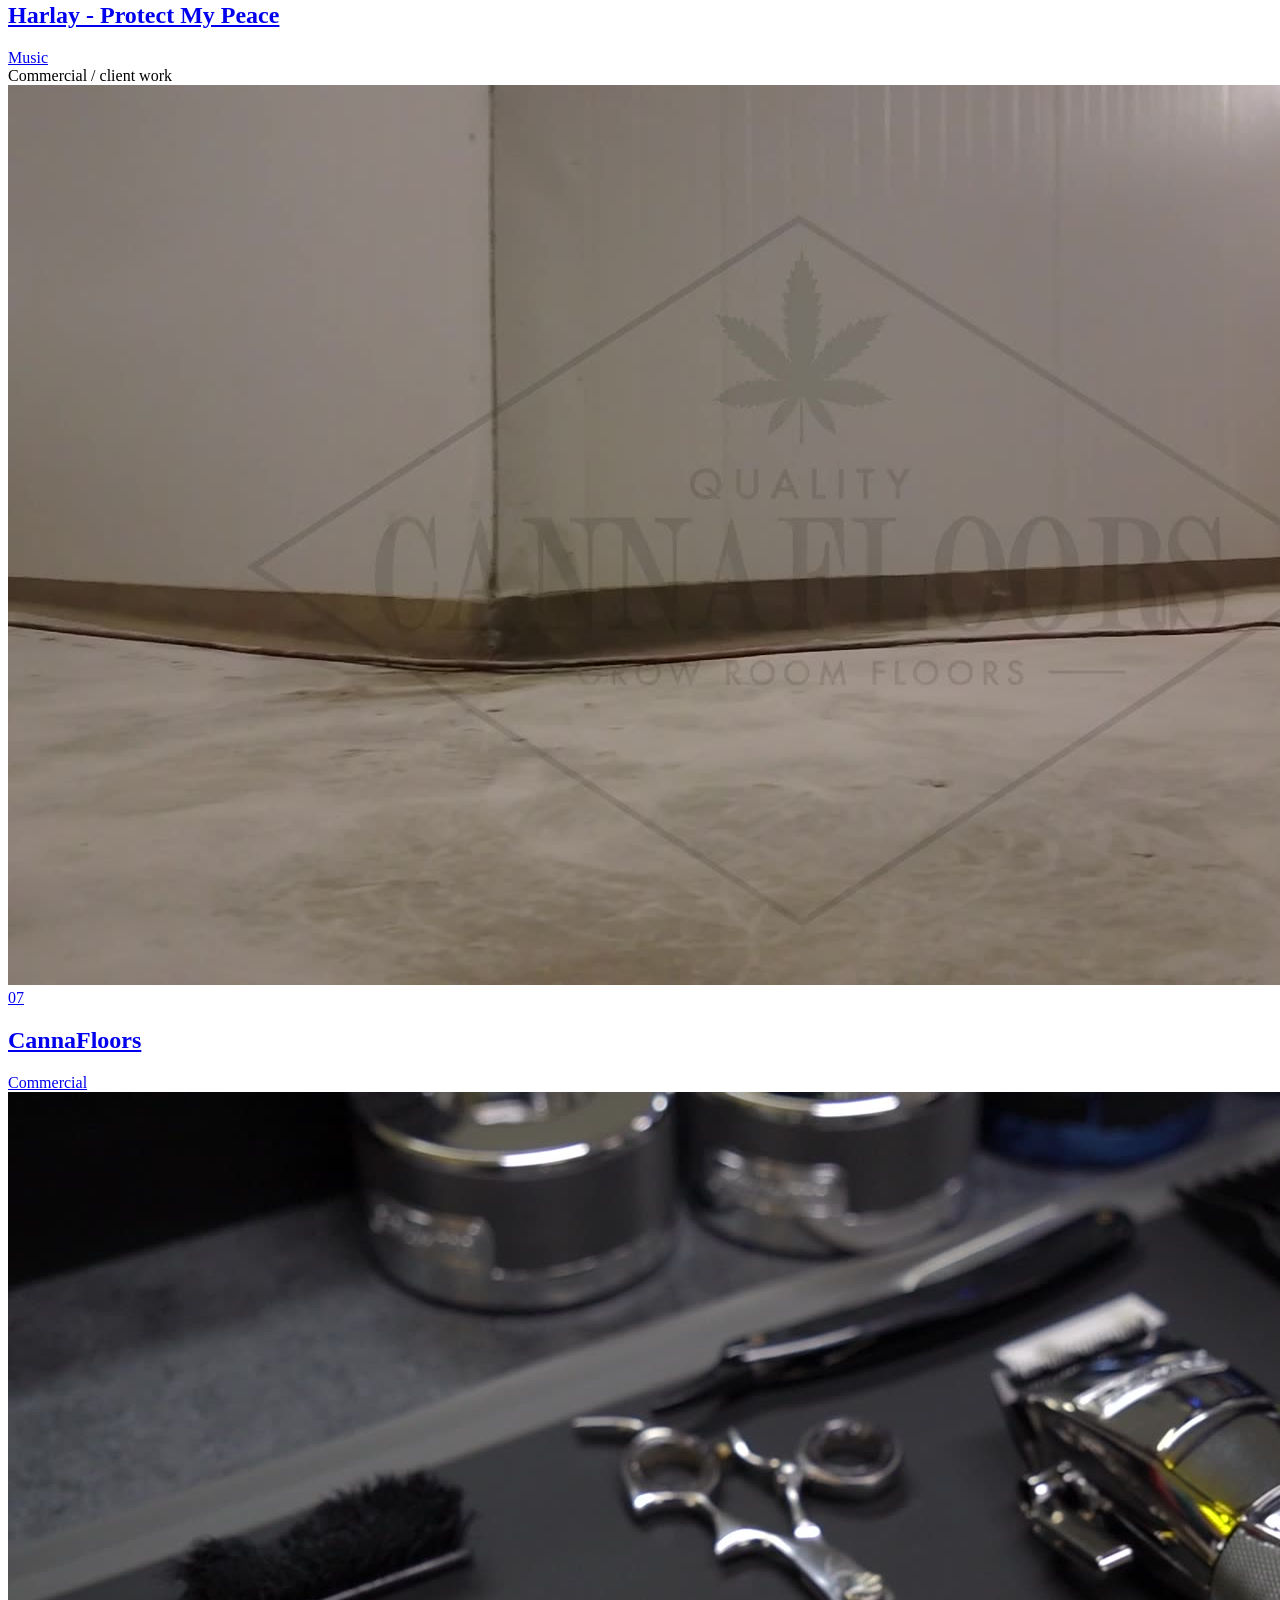
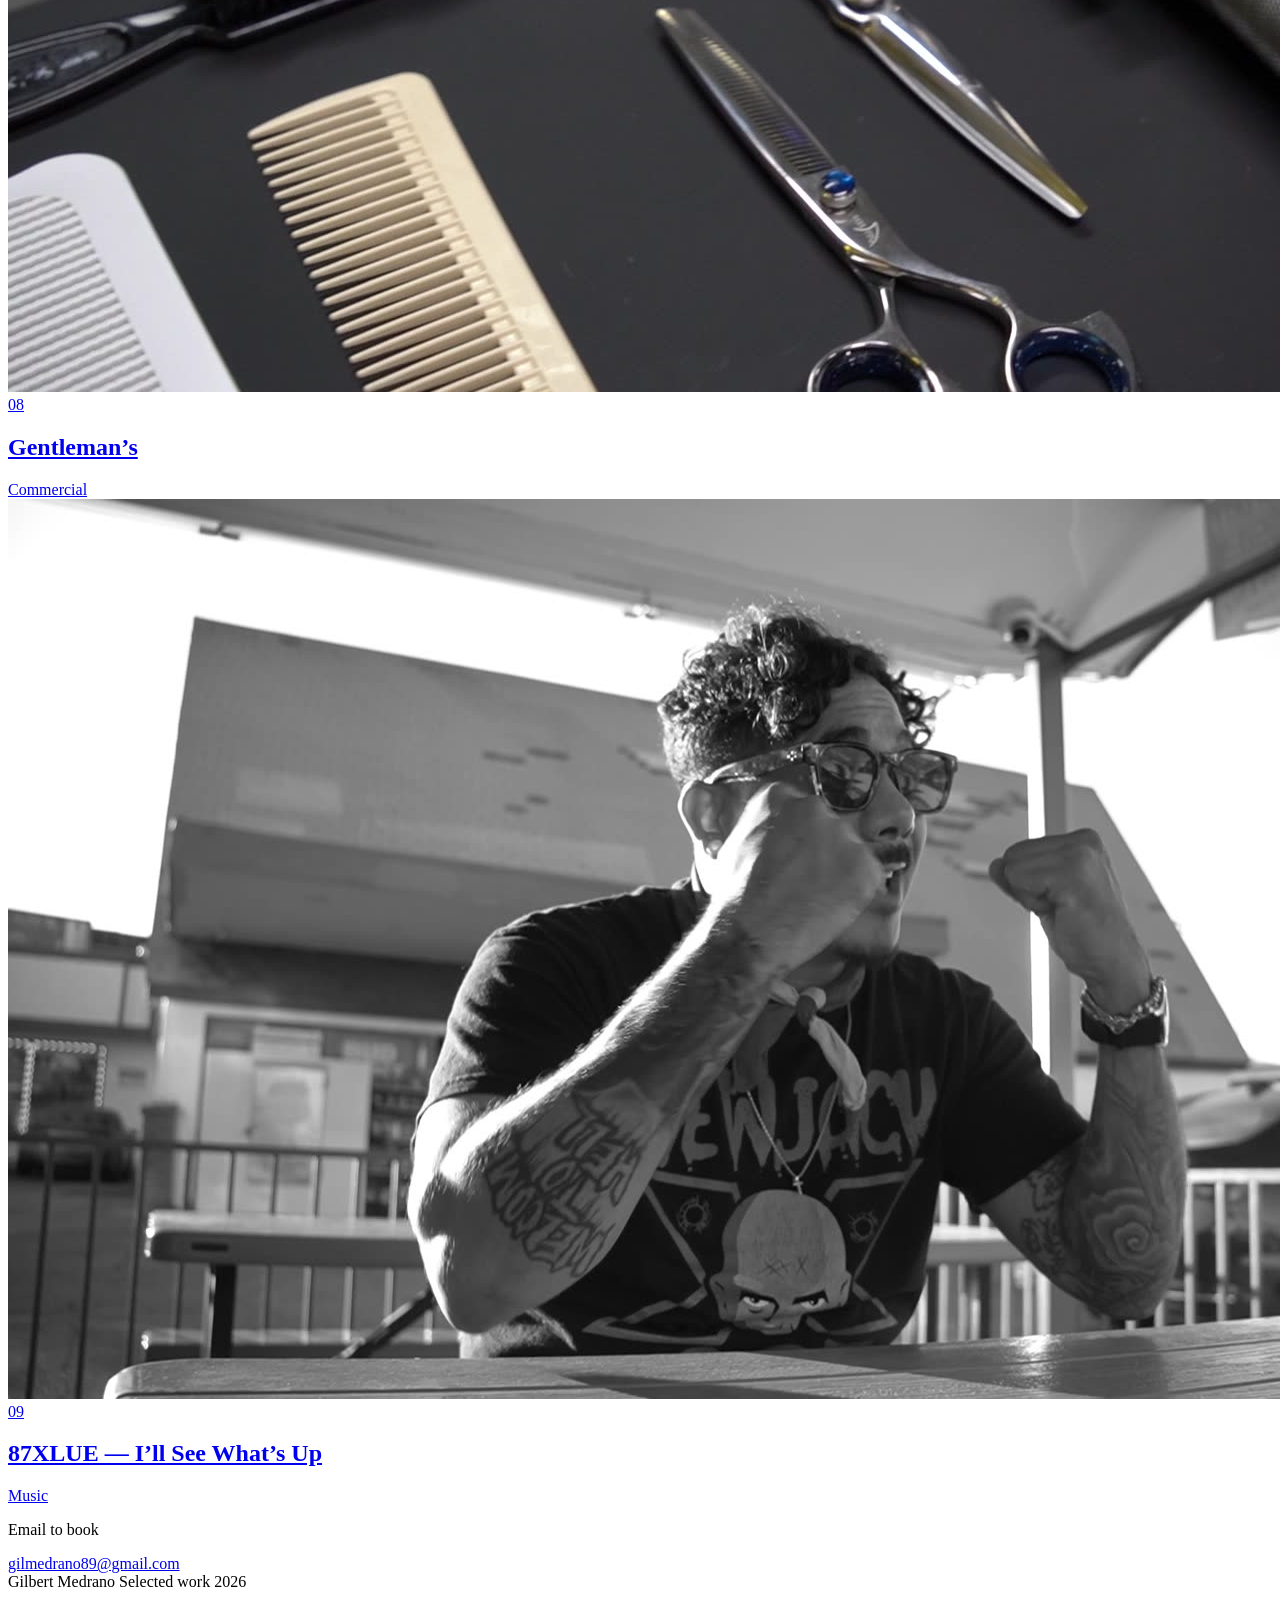
==== commit e3209488: "Move 87xLUE to final position" ====
--- a/index.html
+++ b/index.html
@@ -1 +1,158 @@
-<!DOCTYPE html><html lang="en"><head><meta charSet="utf-8"/><meta name="viewport" content="width=device-width, initial-scale=1"/><link rel="preload" as="image" href="/media/dead-city-01.jpg"/><link rel="preload" as="image" href="/media/scalp-shacklerot-01.jpg"/><link rel="preload" as="image" href="/media/panda-01.jpg"/><link rel="preload" as="image" href="/media/shoestrings-01.jpg"/><link rel="preload" as="image" href="/media/no-puedo-01.jpg"/><link rel="preload" as="image" href="/media/protect-my-peace-01.jpg"/><link rel="preload" as="image" href="/media/cannafloors-01.jpg"/><link rel="preload" as="image" href="/media/gentlemans-01.jpg"/><link rel="preload" as="image" href="/media/87xlue-01.jpg"/><link rel="stylesheet" href="/_next/static/chunks/01m8p449n344h.css" data-precedence="next"/><link rel="preload" as="script" fetchPriority="low" href="/_next/static/chunks/3l04zcqx63h3y.js"/><script src="/_next/static/chunks/41qfcvra0dvw4.js" async=""></script><script src="/_next/static/chunks/27t_qfc-3_lzs.js" async=""></script><script src="/_next/static/chunks/turbopack-204cpt9buc445.js" async=""></script><script src="/_next/static/chunks/3fntmmi971322.js" async=""></script><script src="/_next/static/chunks/0tyiabo0jwbsi.js" async=""></script><title>Gilbert Medrano — Selected Work</title><meta name="description" content="Selected film and commercial work by Gilbert Medrano."/><script src="/_next/static/chunks/0cz1d0mv5g_q7.js" noModule=""></script></head><body><div hidden=""><!--$--><!--/$--></div><div><header class="mast"><a href="#top">GILBERT MEDRANO</a><span>DIRECTOR / IMAGE MAKER</span><a href="#contact">EMAIL TO BOOK</a></header><main id="top"><section class="hero"><video class="hero-video" autoPlay="" muted="" loop="" playsInline="" poster="/media/dead-city-01.jpg"><source src="/media/hero-reel.mp4" type="video/mp4"/></video><div class="veil"></div><div class="hero-copy"><div class="overflow"><div class="line">SELECTED</div></div><div class="overflow"><div class="line ghost">WORK / 26</div></div></div><div class="reel-index">PLAYING <b>01</b> / 09</div><a class="scroll" href="#work">SCROLL TO ENTER ↓</a></section><section class="manifesto"><span>LOS ANGELES / 2026</span><div class="manifesto-copy"><p>People. Places. Performance. Process.<br/><i>The image does the talking.</i></p><div class="method">RUN N GUN / LITTLE TO NO EXTRA LIGHTING</div></div></section><section class="work" id="work"><button class="project p0"><div class="media"><img src="/media/dead-city-01.jpg" alt=""/><div class="scan"></div></div><div class="cap"><span>01</span><h2>Dead City — Jimothy</h2><span>Music</span></div></button><button class="project p1"><div class="media"><img src="/media/scalp-shacklerot-01.jpg" alt=""/><div class="scan"></div></div><div class="cap"><span>02</span><h2>Scalp Shacklerot</h2><span>Music</span></div></button><button class="project p2"><div class="media"><img src="/media/panda-01.jpg" alt=""/><div class="scan"></div></div><div class="cap"><span>03</span><h2>Harlay - Panda</h2><span>Music</span></div></button><button class="project p3"><div class="media"><img src="/media/shoestrings-01.jpg" alt=""/><div class="scan"></div></div><div class="cap"><span>04</span><h2>Harlay — ShoeStrings</h2><span>Music</span></div></button><button class="project p4"><div class="media"><img src="/media/no-puedo-01.jpg" alt=""/><div class="scan"></div></div><div class="cap"><span>05</span><h2>Harlay - No Puedo Parar pt2</h2><span>Music</span></div></button><button class="project p5"><div class="media"><img src="/media/protect-my-peace-01.jpg" alt=""/><div class="scan"></div></div><div class="cap"><span>06</span><h2>Harlay - Protect My Peace</h2><span>Music</span></div></button></section><div class="commercial-title"><span>CLIENT / COMMERCIAL</span><strong>A quieter rhythm.</strong></div><section class="work commercial"><button class="project p6"><div class="media"><img src="/media/cannafloors-01.jpg" alt=""/><div class="scan"></div></div><div class="cap"><span>07</span><h2>CannaFloors</h2><span>Commercial</span></div></button><button class="project p7"><div class="media"><img src="/media/gentlemans-01.jpg" alt=""/><div class="scan"></div></div><div class="cap"><span>08</span><h2>Gentleman’s</h2><span>Commercial</span></div></button></section><section class="work finale"><button class="project p8"><div class="media"><img src="/media/87xlue-01.jpg" alt=""/><div class="scan"></div></div><div class="cap"><span>09</span><h2>87XLUE — I’ll See What’s Up</h2><span>Music</span></div></button></section><section class="contact" id="contact"><span>EMAIL TO BOOK</span><a href="mailto:gilmedrano89@gmail.com?subject=Booking%20inquiry">GILMEDRANO89<br/>@GMAIL.COM</a><footer><span>GILBERT MEDRANO</span><span>LOS ANGELES</span><span>© 2026</span></footer></section></main></div><!--$--><!--/$--><script src="/_next/static/chunks/3l04zcqx63h3y.js" id="_R_" async=""></script><script>(self.__next_f=self.__next_f||[]).push([0])</script><script>self.__next_f.push([1,"1:\"$Sreact.fragment\"\n2:I[39756,[\"/_next/static/chunks/3fntmmi971322.js\"],\"default\"]\n3:I[37457,[\"/_next/static/chunks/3fntmmi971322.js\"],\"default\"]\n4:I[35203,[\"/_next/static/chunks/3fntmmi971322.js\",\"/_next/static/chunks/0tyiabo0jwbsi.js\"],\"default\"]\n5:I[97367,[\"/_next/static/chunks/3fntmmi971322.js\"],\"OutletBoundary\"]\n6:\"$Sreact.suspense\"\n8:I[97367,[\"/_next/static/chunks/3fntmmi971322.js\"],\"ViewportBoundary\"]\na:I[97367,[\"/_next/static/chunks/3fntmmi971322.js\"],\"MetadataBoundary\"]\nc:I[68027,[\"/_next/static/chunks/3fntmmi971322.js\"],\"default\",1]\n:HL[\"/_next/static/chunks/01m8p449n344h.css\",\"style\"]\n0:{\"P\":null,\"c\":[\"\",\"\"],\"q\":\"\",\"i\":false,\"f\":[[[\"\",{\"children\":[\"__PAGE__\",{},\"$undefined\",\"$undefined\",4608]},\"$undefined\",\"$undefined\",4624],[[\"$\",\"$1\",\"c\",{\"children\":[[[\"$\",\"link\",\"0\",{\"rel\":\"stylesheet\",\"href\":\"/_next/static/chunks/01m8p449n344h.css\",\"precedence\":\"next\",\"crossOrigin\":\"$undefined\",\"nonce\":\"$undefined\"}],[\"$\",\"script\",\"script-0\",{\"src\":\"/_next/static/chunks/3fntmmi971322.js\",\"async\":true,\"nonce\":\"$undefined\"}]],[\"$\",\"html\",null,{\"lang\":\"en\",\"children\":[\"$\",\"body\",null,{\"children\":[\"$\",\"$L2\",null,{\"parallelRouterKey\":\"children\",\"error\":\"$undefined\",\"errorStyles\":\"$undefined\",\"errorScripts\":\"$undefined\",\"template\":[\"$\",\"$L3\",null,{}],\"templateStyles\":\"$undefined\",\"templateScripts\":\"$undefined\",\"notFound\":[[[\"$\",\"title\",null,{\"children\":\"404: This page could not be found.\"}],[\"$\",\"div\",null,{\"style\":{\"fontFamily\":\"system-ui,\\\"Segoe UI\\\",Roboto,Helvetica,Arial,sans-serif,\\\"Apple Color Emoji\\\",\\\"Segoe UI Emoji\\\"\",\"height\":\"100vh\",\"textAlign\":\"center\",\"display\":\"flex\",\"flexDirection\":\"column\",\"alignItems\":\"center\",\"justifyContent\":\"center\"},\"children\":[\"$\",\"div\",null,{\"children\":[[\"$\",\"style\",null,{\"dangerouslySetInnerHTML\":{\"__html\":\"body{color:#000;background:#fff;margin:0}.next-error-h1{border-right:1px solid rgba(0,0,0,.3)}@media (prefers-color-scheme:dark){body{color:#fff;background:#000}.next-error-h1{border-right:1px solid rgba(255,255,255,.3)}}\"}}],[\"$\",\"h1\",null,{\"className\":\"next-error-h1\",\"style\":{\"display\":\"inline-block\",\"margin\":\"0 20px 0 0\",\"padding\":\"0 23px 0 0\",\"fontSize\":24,\"fontWeight\":500,\"verticalAlign\":\"top\",\"lineHeight\":\"49px\"},\"children\":404}],[\"$\",\"div\",null,{\"style\":{\"display\":\"inline-block\"},\"children\":[\"$\",\"h2\",null,{\"style\":{\"fontSize\":14,\"fontWeight\":400,\"lineHeight\":\"49px\",\"margin\":0},\"children\":\"This page could not be found.\"}]}]]}]}]],[]],\"forbidden\":\"$undefined\",\"unauthorized\":\"$undefined\"}]}]}]]}],{\"children\":[[\"$\",\"$1\",\"c\",{\"children\":[[\"$\",\"$L4\",null,{}],[[\"$\",\"script\",\"script-0\",{\"src\":\"/_next/static/chunks/0tyiabo0jwbsi.js\",\"async\":true,\"nonce\":\"$undefined\"}]],[\"$\",\"$L5\",null,{\"children\":[\"$\",\"$6\",null,{\"name\":\"Next.MetadataOutlet\",\"children\":\"$@7\"}]}]]}],{},null,false,null]},null,false,null],[\"$\",\"$1\",\"h\",{\"children\":[null,[\"$\",\"$L8\",null,{\"children\":\"$L9\"}],[\"$\",\"div\",null,{\"hidden\":true,\"children\":[\"$\",\"$La\",null,{\"children\":[\"$\",\"$6\",null,{\"name\":\"Next.Metadata\",\"children\":\"$Lb\"}]}]}],null]}],false]],\"m\":\"$undefined\",\"G\":[\"$c\",[[\"$\",\"link\",\"0\",{\"rel\":\"stylesheet\",\"href\":\"/_next/static/chunks/01m8p449n344h.css\",\"precedence\":\"next\",\"crossOrigin\":\"$undefined\",\"nonce\":\"$undefined\"}]]],\"S\":true,\"h\":null,\"r\":\"$undefined\",\"s\":\"$undefined\",\"a\":\"$undefined\",\"l\":\"$undefined\",\"p\":\"$undefined\",\"d\":\"$undefined\",\"b\":\"Ve2Zt5VHwNe6NjYrhiBIp\"}\n9:[[\"$\",\"meta\",\"0\",{\"charSet\":\"utf-8\"}],[\"$\",\"meta\",\"1\",{\"name\":\"viewport\",\"content\":\"width=device-width, initial-scale=1\"}]]\n7:null\nb:[[\"$\",\"title\",\"0\",{\"children\":\"Gilbert Medrano — Selected Work\"}],[\"$\",\"meta\",\"1\",{\"name\":\"description\",\"content\":\"Selected film and commercial work by Gilbert Medrano.\"}]]\n"])</script></body></html>+<!doctype html>
+<html lang="en">
+<head>
+  <meta charset="UTF-8" />
+  <meta name="viewport" content="width=device-width, initial-scale=1.0" />
+  <meta name="theme-color" content="#0a0a09" />
+  <meta name="description" content="Selected work by Gilbert Medrano." />
+  <title>Gilbert Medrano — Selected Work</title>
+  <link rel="preconnect" href="https://fonts.googleapis.com">
+  <link rel="preconnect" href="https://fonts.gstatic.com" crossorigin>
+  <link href="https://fonts.googleapis.com/css2?family=Archivo+Narrow:wght@400;500;600&family=IBM+Plex+Mono:wght@400;500&display=swap" rel="stylesheet">
+  <link rel="stylesheet" href="./style.css" />
+</head>
+<body>
+  <div class="grain" aria-hidden="true"></div>
+
+  <header class="masthead">
+    <a class="wordmark" href="#top" aria-label="Gilbert Medrano home">Gilbert Medrano</a>
+    <div class="masthead-center" aria-hidden="true">Selected work</div>
+    <a class="contact-link" href="#contact">Email to book</a>
+  </header>
+
+  <main id="top">
+    <section class="hero" aria-label="Selected work preview">
+      <div class="hero-media" id="hero-media">
+        <video id="hero-reel" class="hero-video" autoplay muted playsinline loop preload="metadata" poster="./public/media/dead-city-01.jpg" aria-hidden="true">
+          <source src="./public/media/hero-reel.mp4" type="video/mp4" />
+        </video>
+        <img class="hero-fallback" src="./public/media/dead-city-01.jpg" alt="" aria-hidden="true" />
+      </div>
+      <div class="hero-scrim" aria-hidden="true"></div>
+      <div class="hero-meta">
+        <div class="hero-index" id="hero-index">01 / 07</div>
+        <div>
+          <div class="hero-title" id="hero-title">Dead City — Jimothy</div>
+          <div class="hero-type" id="hero-type">Music</div>
+        </div>
+      </div>
+      <a class="hero-cue" href="#work">View work <span aria-hidden="true">↓</span></a>
+    </section>
+
+    <section class="work" id="work">
+      <div class="section-intro">
+        <p class="eyebrow">Selected work / 01–09</p>
+        <p class="statement">Run n gun: little to no extra lighting. People, places, performance and process. The image does the talking.</p>
+      </div>
+
+      <div class="project-grid" id="project-grid">
+        <article class="project project--wide" data-project="dead-city">
+          <a class="project-link" href="#project-viewer" aria-label="Dead City — Jimothy">
+            <div class="project-media" data-frames="dead-city-01.jpg,dead-city-02.jpg,dead-city-03.jpg">
+              <img src="./public/media/dead-city-01.jpg" alt="Frame from Dead City — Jimothy" loading="lazy" />
+            </div>
+            <div class="project-caption"><span>01</span><h2>Dead City — Jimothy</h2><span>Music</span></div>
+          </a>
+        </article>
+
+        <article class="project project--tall" data-project="scalp-shacklerot">
+          <a class="project-link" href="#project-viewer" aria-label="Scalp Shacklerot">
+            <div class="project-media" data-frames="scalp-shacklerot-01.jpg,scalp-shacklerot-02.jpg,scalp-shacklerot-03.jpg">
+              <img src="./public/media/scalp-shacklerot-01.jpg" alt="Frame from Scalp Shacklerot" loading="lazy" />
+            </div>
+            <div class="project-caption"><span>02</span><h2>Scalp Shacklerot</h2><span>Music</span></div>
+          </a>
+        </article>
+
+        <article class="project project--tall" data-project="panda">
+          <a class="project-link" href="#project-viewer" aria-label="Harlay - Panda">
+            <div class="project-media" data-frames="panda-01.jpg,panda-02.jpg,panda-03.jpg">
+              <img src="./public/media/panda-01.jpg" alt="Frame from Harlay - Panda" loading="lazy" />
+            </div>
+            <div class="project-caption"><span>03</span><h2>Harlay - Panda</h2><span>Music</span></div>
+          </a>
+        </article>
+
+        <article class="project project--standard" data-project="shoestrings">
+          <a class="project-link" href="#project-viewer" aria-label="Harlay — ShoeStrings">
+            <div class="project-media" data-frames="shoestrings-01.jpg,shoestrings-02.jpg,shoestrings-03.jpg">
+              <img src="./public/media/shoestrings-01.jpg" alt="Frame from Harlay — ShoeStrings" loading="lazy" />
+            </div>
+            <div class="project-caption"><span>04</span><h2>Harlay — ShoeStrings</h2><span>Music</span></div>
+          </a>
+        </article>
+
+        <article class="project project--standard" data-project="no-puedo">
+          <a class="project-link" href="#project-viewer" aria-label="Harlay - No Puedo Parar pt2">
+            <div class="project-media" data-frames="no-puedo-01.jpg,no-puedo-02.jpg,no-puedo-03.jpg">
+              <img src="./public/media/no-puedo-01.jpg" alt="Frame from Harlay - No Puedo Parar pt2" loading="lazy" />
+            </div>
+            <div class="project-caption"><span>05</span><h2>Harlay - No Puedo Parar pt2</h2><span>Music</span></div>
+          </a>
+        </article>
+
+        <article class="project project--calm" data-project="protect-my-peace">
+          <a class="project-link" href="#project-viewer" aria-label="Harlay - Protect My Peace">
+            <div class="project-media" data-frames="protect-my-peace-01.jpg,protect-my-peace-02.jpg,protect-my-peace-03.jpg">
+              <img src="./public/media/protect-my-peace-01.jpg" alt="Frame from Harlay - Protect My Peace" loading="lazy" />
+            </div>
+            <div class="project-caption"><span>06</span><h2>Harlay - Protect My Peace</h2><span>Music</span></div>
+          </a>
+        </article>
+
+        <div class="mode-break" aria-hidden="true"><span>Commercial / client work</span></div>
+
+        <article class="project project--commercial" data-project="cannafloors">
+          <a class="project-link" href="#project-viewer" aria-label="CannaFloors">
+            <div class="project-media" data-frames="cannafloors-01.jpg,cannafloors-02.jpg,cannafloors-03.jpg">
+              <img src="./public/media/cannafloors-01.jpg" alt="Frame from CannaFloors" loading="lazy" />
+            </div>
+            <div class="project-caption"><span>07</span><h2>CannaFloors</h2><span>Commercial</span></div>
+          </a>
+        </article>
+
+        <article class="project project--commercial" data-project="gentlemans">
+          <a class="project-link" href="#project-viewer" aria-label="Gentleman's">
+            <div class="project-media" data-frames="gentlemans-01.jpg,gentlemans-02.jpg,gentlemans-03.jpg">
+              <img src="./public/media/gentlemans-01.jpg" alt="Frame from Gentleman's" loading="lazy" />
+            </div>
+            <div class="project-caption"><span>08</span><h2>Gentleman’s</h2><span>Commercial</span></div>
+          </a>
+        </article>
+
+        <article class="project project--wide" data-project="87xlue">
+          <a class="project-link" href="#project-viewer" aria-label="87XLUE — I’ll See What’s Up">
+            <div class="project-media" data-frames="87xlue-01.jpg,87xlue-02.jpg,87xlue-03.jpg">
+              <img src="./public/media/87xlue-01.jpg" alt="Frame from 87XLUE — I’ll See What’s Up" loading="lazy" />
+            </div>
+            <div class="project-caption"><span>09</span><h2>87XLUE — I’ll See What’s Up</h2><span>Music</span></div>
+          </a>
+        </article>
+      </div>
+    </section>
+
+    <section class="contact" id="contact">
+      <p class="eyebrow">Email to book</p>
+      <a href="mailto:gilmedrano89@gmail.com">gilmedrano89@gmail.com</a>
+    </section>
+  </main>
+
+  <dialog class="project-viewer" id="project-viewer" aria-labelledby="viewer-title">
+    <button class="viewer-close" type="button" aria-label="Close project">Close <span aria-hidden="true">×</span></button>
+    <div class="viewer-head">
+      <span class="viewer-index" id="viewer-index"></span>
+      <h2 id="viewer-title"></h2>
+      <span class="viewer-type" id="viewer-type"></span>
+    </div>
+    <div class="viewer-frames" id="viewer-frames"></div>
+  </dialog>
+
+  <footer class="footer">
+    <span>Gilbert Medrano</span>
+    <span>Selected work</span>
+    <span id="year"></span>
+  </footer>
+
+  <script src="./script.js"></script>
+</body>
+</html>
